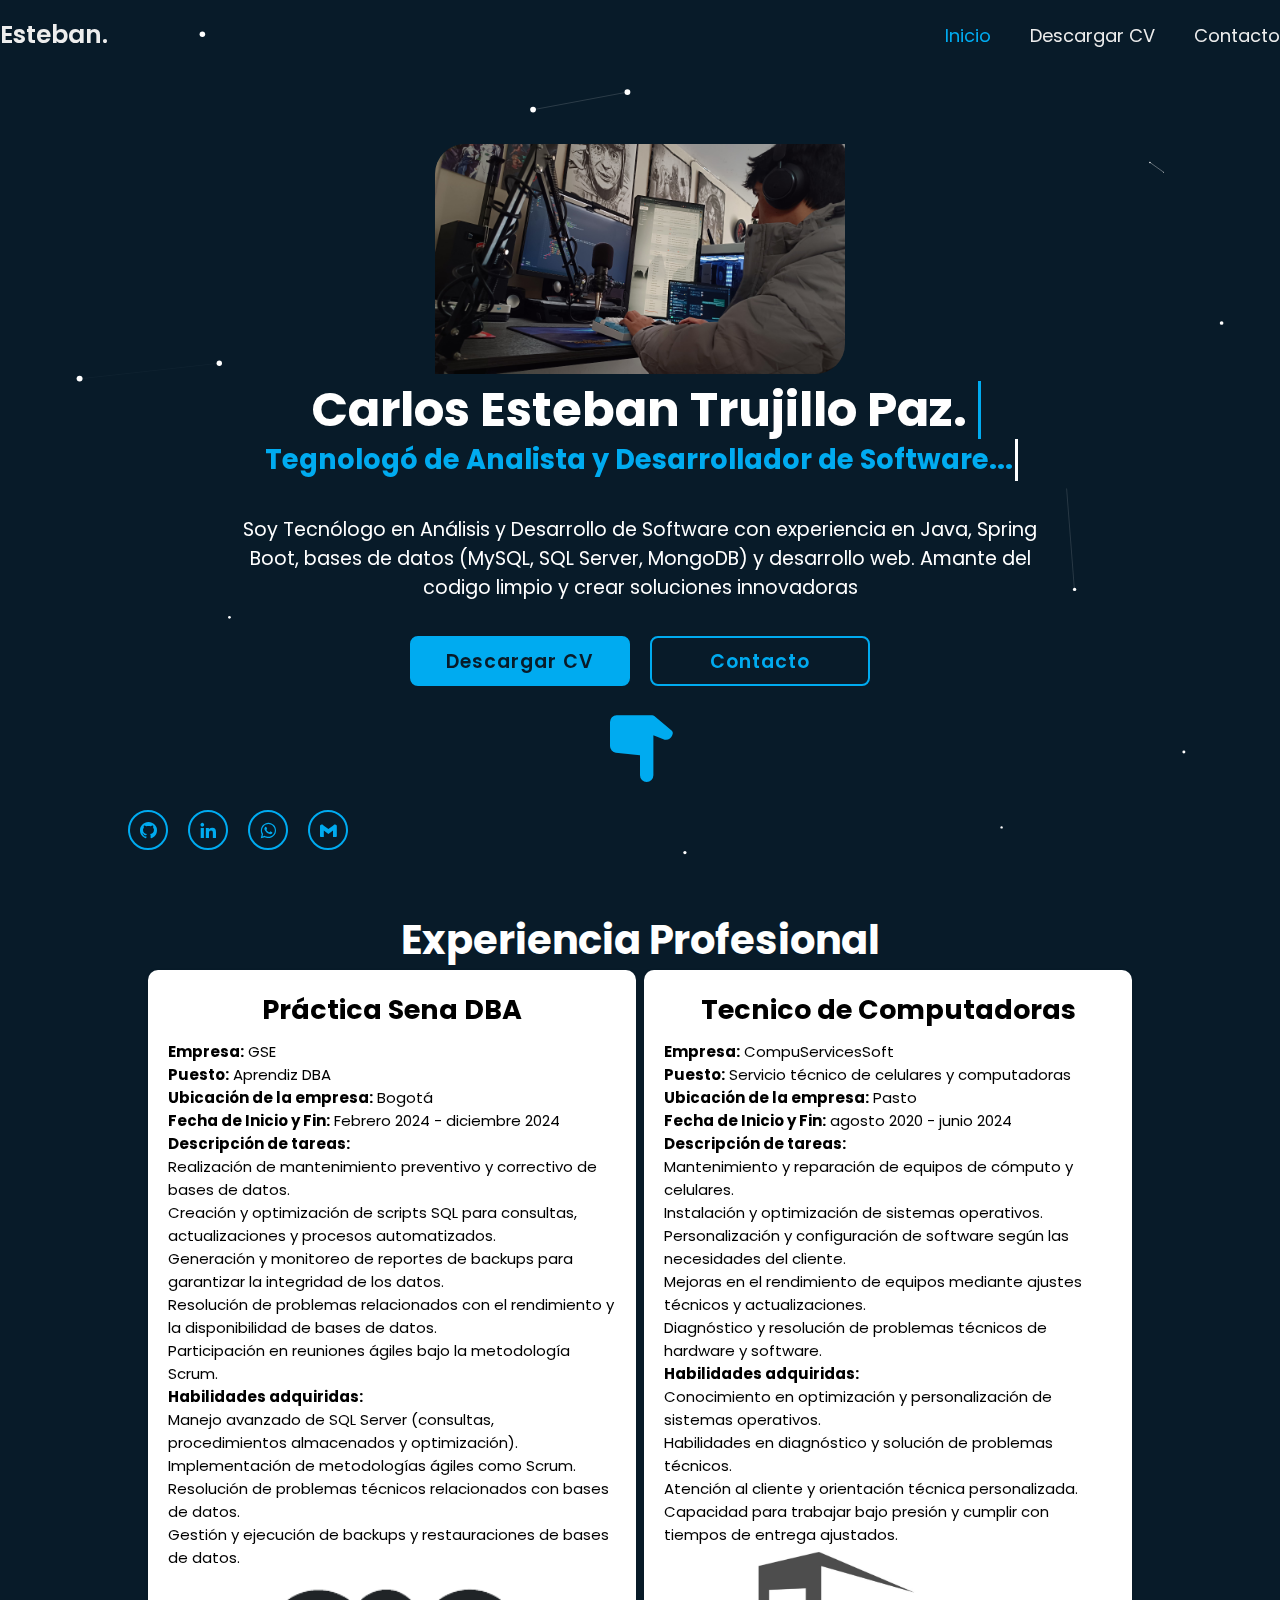
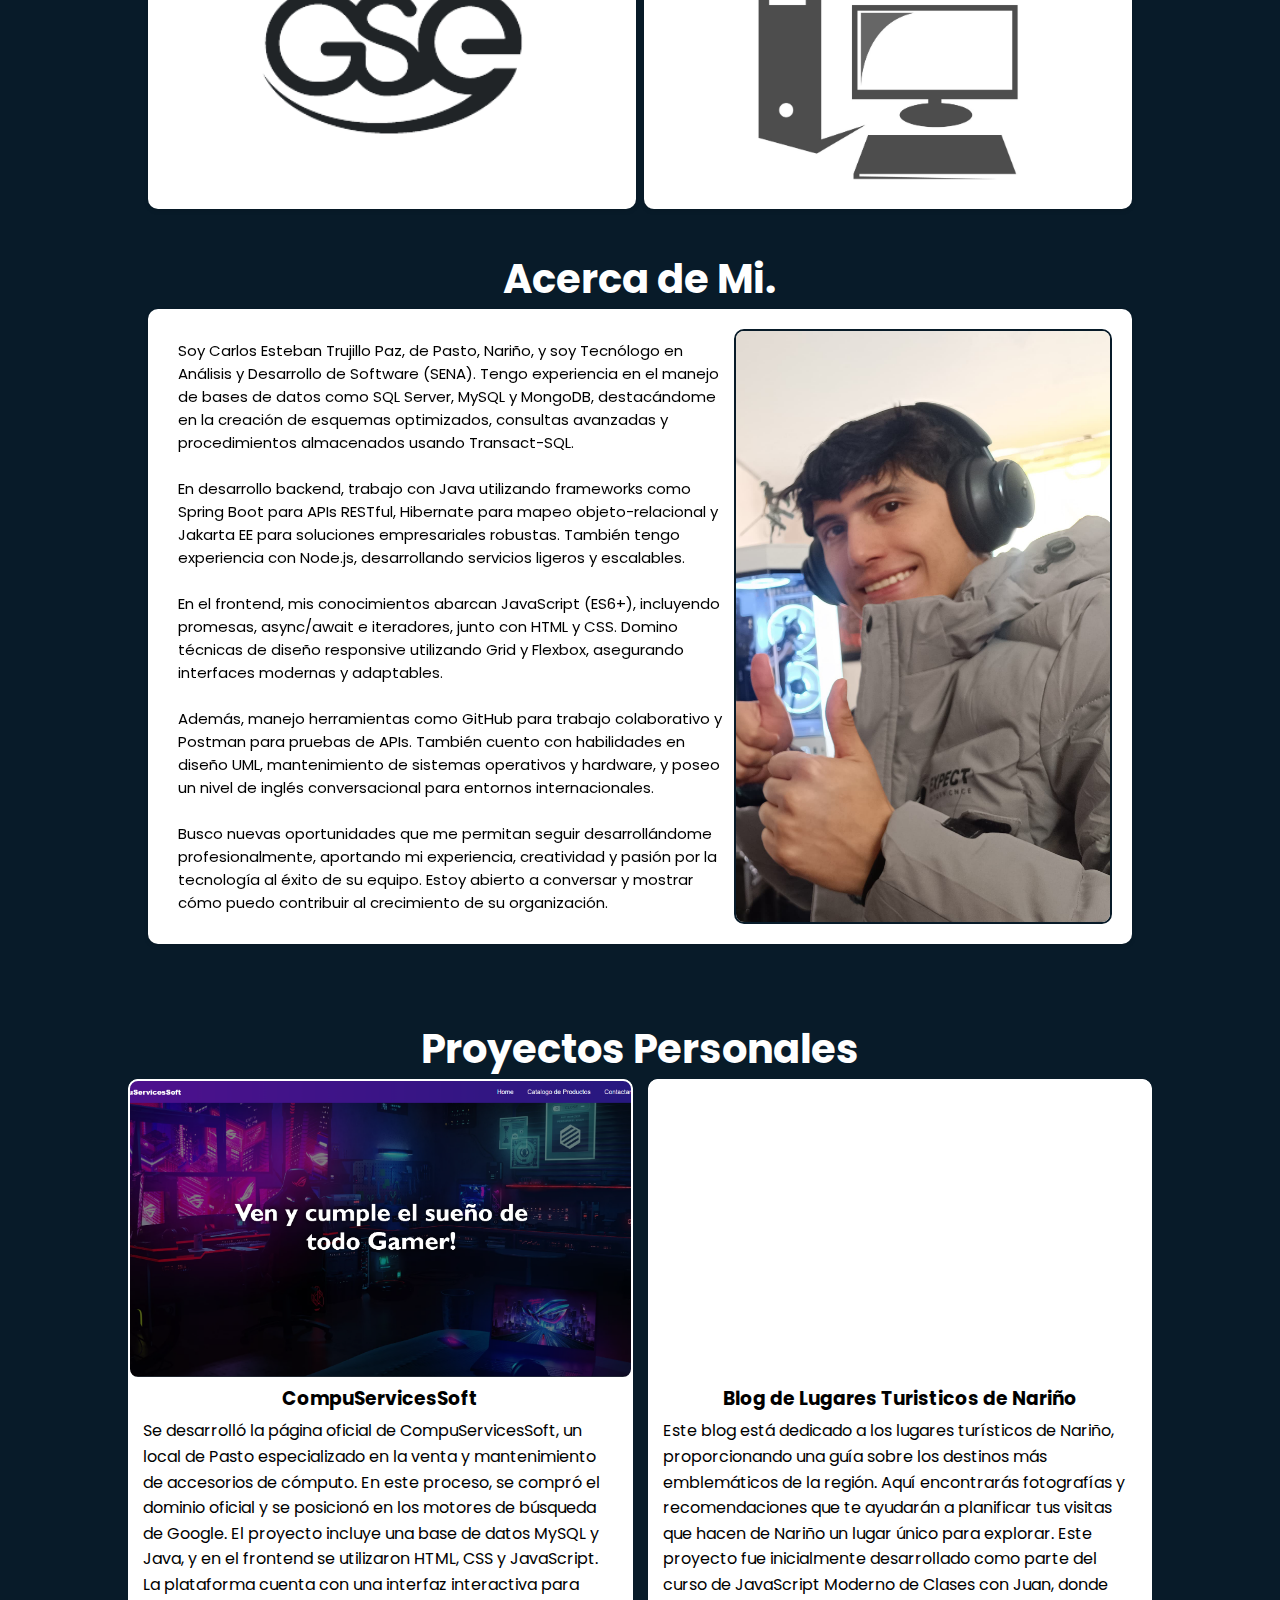
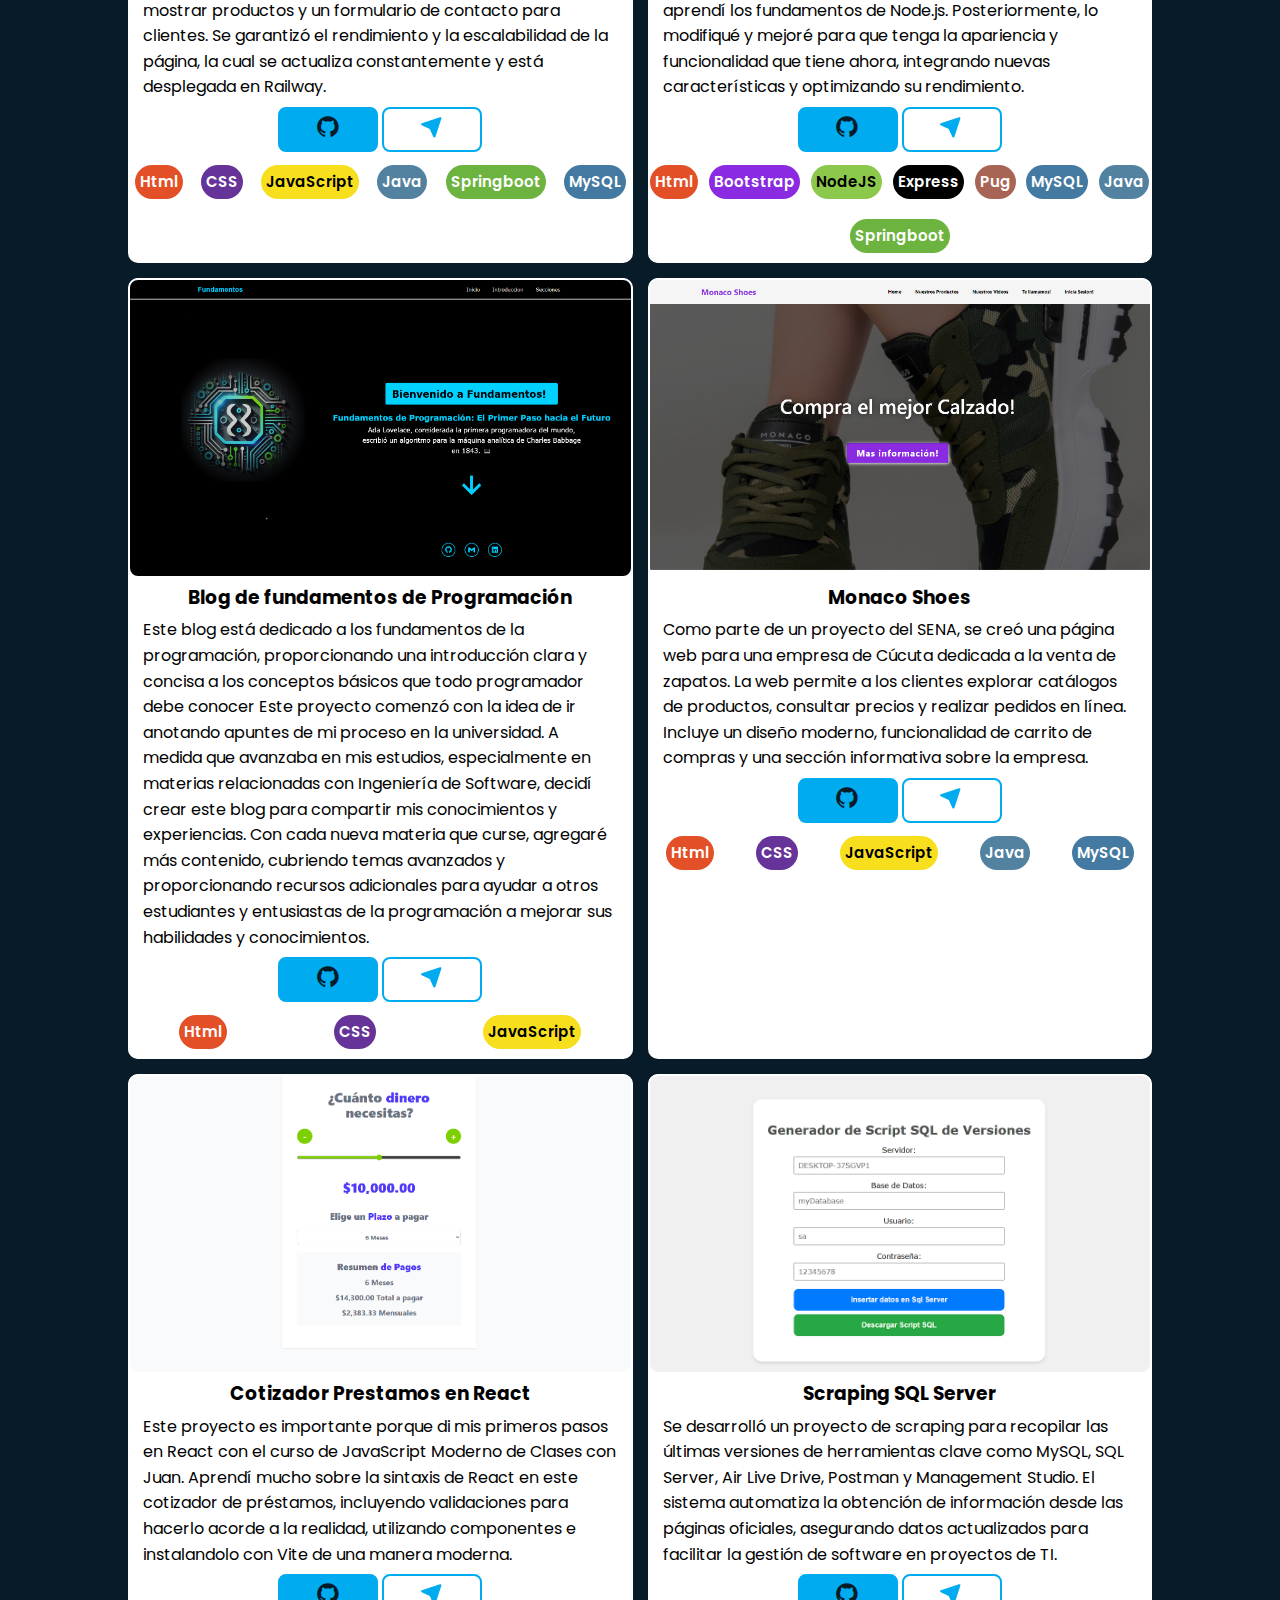
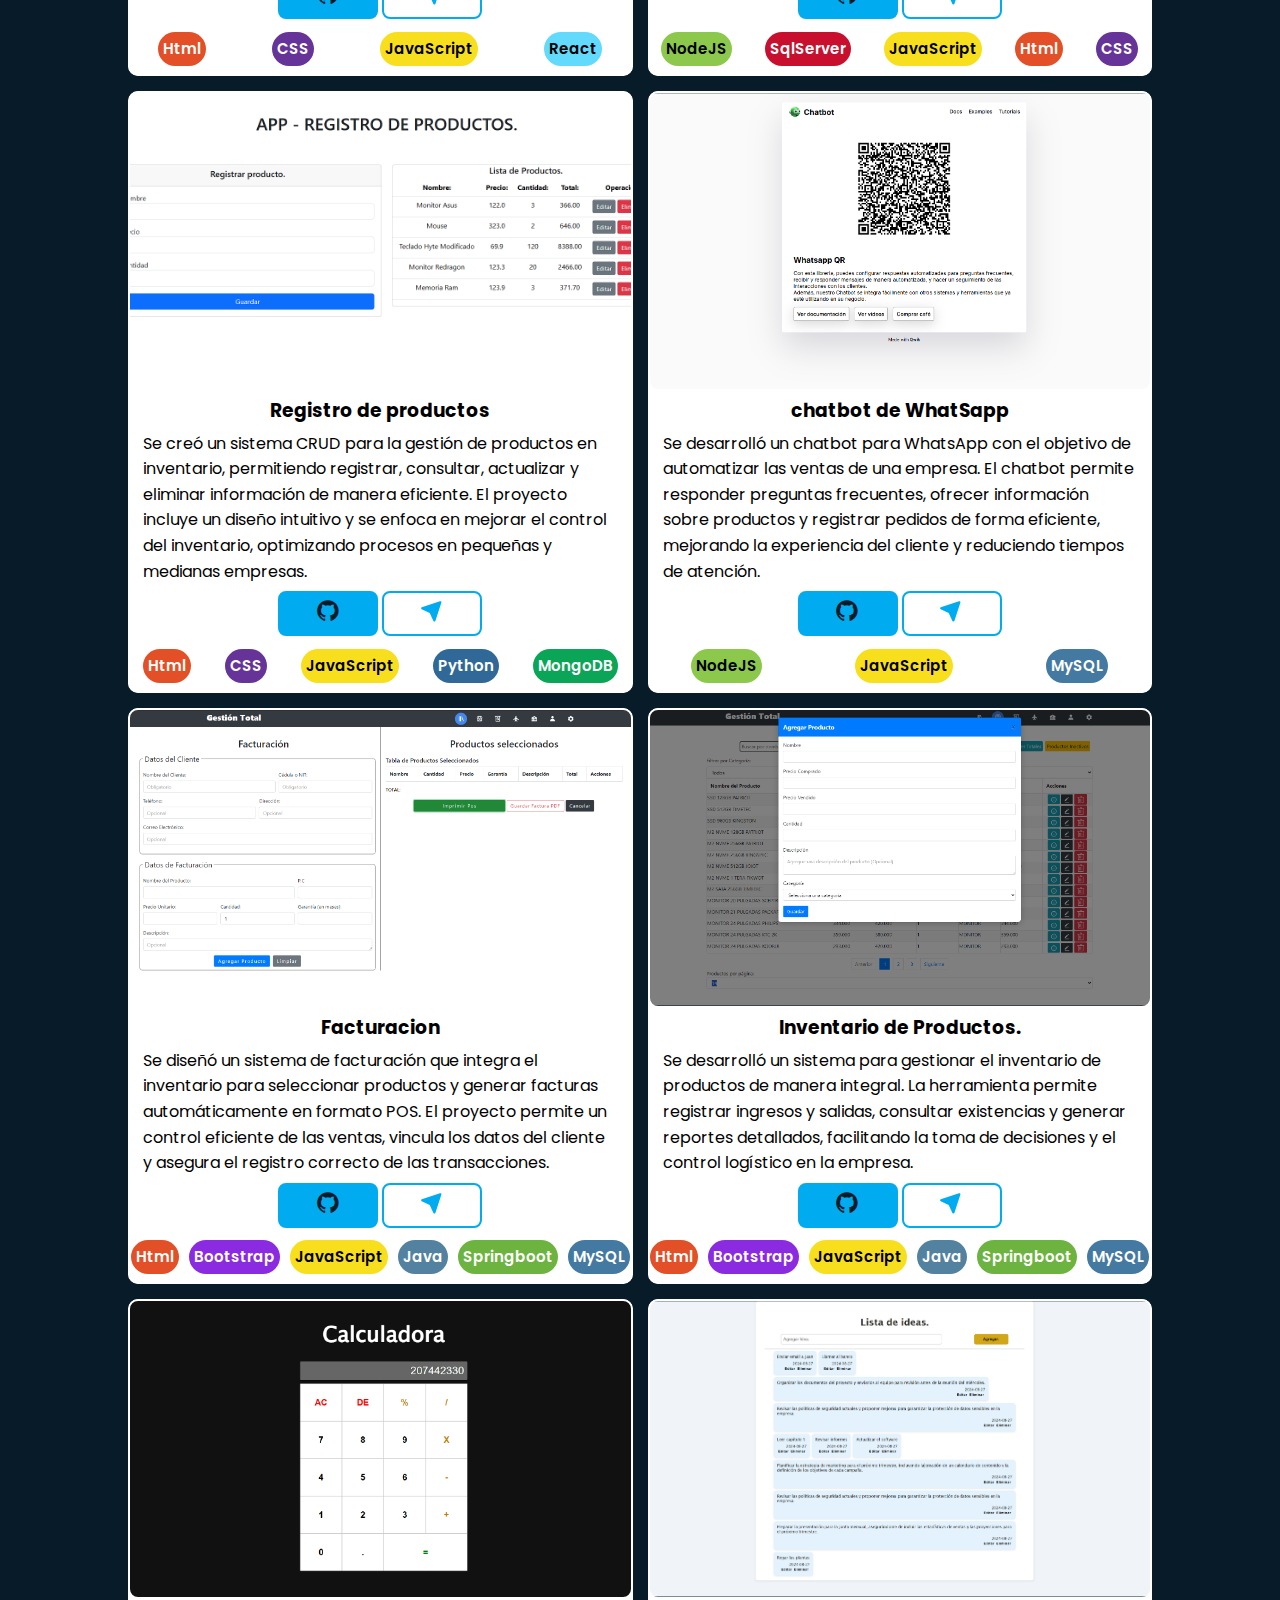
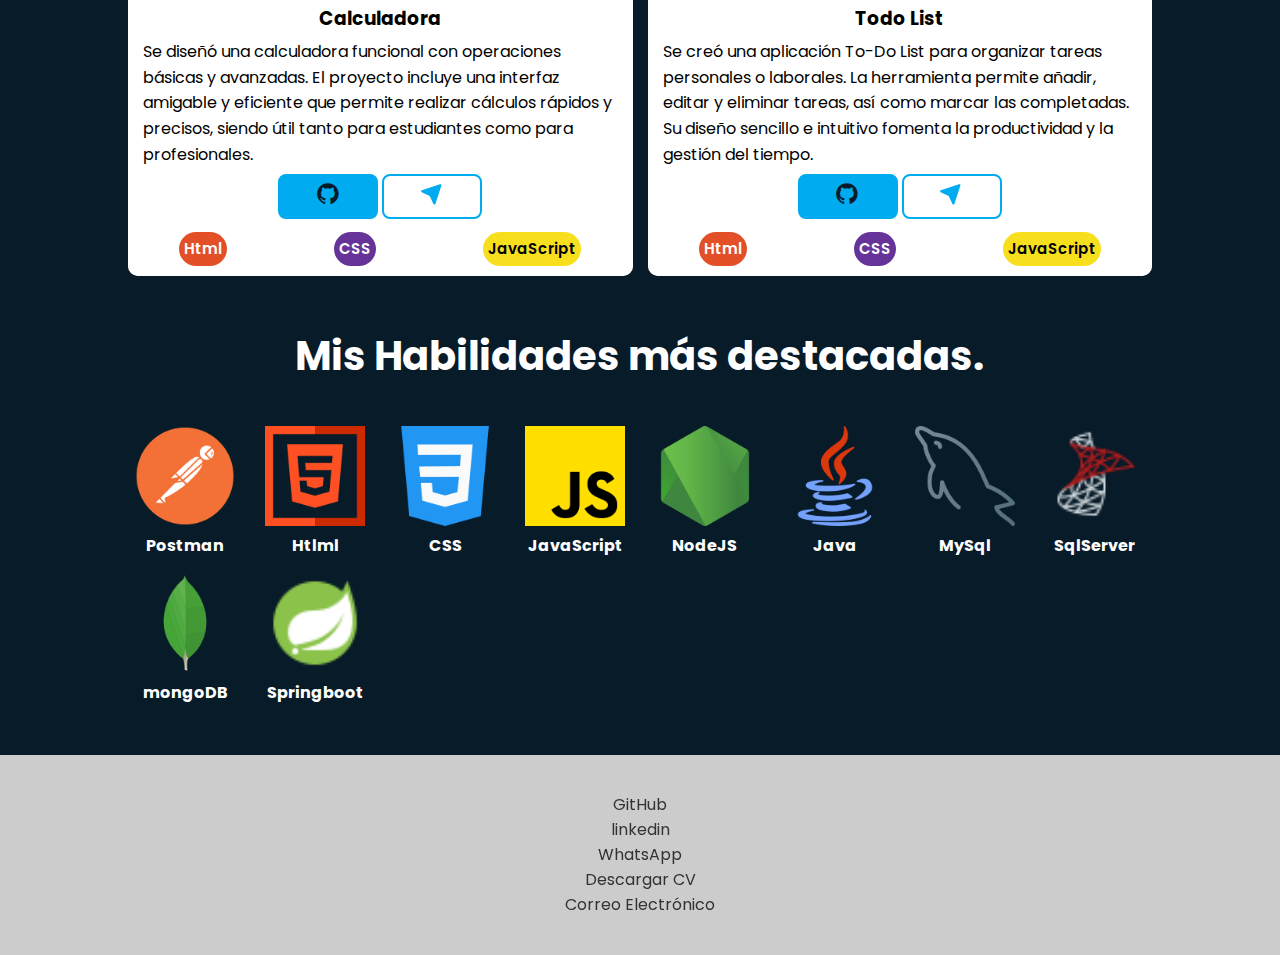
==== index.html @ 5458b1a7 "agregando nuevo proyecto react" ====
<!DOCTYPE html>
<html lang="en">

<head>
    <meta charset="UTF-8">
    <meta name="viewport" content="width=device-width, initial-scale=1.0">
    <title>Personal Portfolio Carlos Esteban Trujillo</title>
    <link rel="stylesheet" href="css/style.css">
    <link href='https://unpkg.com/boxicons@2.1.4/css/boxicons.min.css' rel='stylesheet'>
    <link rel="shortcut icon" href="img/iconCV.jpg" type="image/x-icon">

</head>

<body>
    <div id="particles-js"></div>
    <div class="modal-overlay" id="modalOverlay"></div>

    <div class="dialog">
        <div class="dialog-content">
            <div class="dialog-redes">
                <a href="https://www.linkedin.com/in/esteban-trujillo-6240172a1/" target="_blank"><i
                        class='bx bxl-linkedin'>
                        <h6>linkedin</h6>
                    </i></a>
                <hr>
                <a href="https://wa.me/573187967822" target="_blank"><i class='bx bxl-whatsapp'>
                        <h6>WhatSapp</h6>
                    </i></a>
                <hr>
                <a href="mailto:estebanadso@gmail.com" target="_blank"><i class='bx bxl-gmail'>
                        <h6>estebanadso@gmail.com</h6>
                    </i></a>
                <hr>
                <a href="#" id="copiarTelefono"><i class='bx bxs-phone-call'>
                        <h6>+(57) 3187967822</h6>
                    </i></a>
            </div>
            <button id="cerrar">X</button>
        </div>
    </div>

    <!--Vista numero 1-->
    <header class="header">
        <a href="#" class="logo">Esteban.</a>
        <nav class="navbar">
            <a href="#" class="active">Inicio</a>
            <a href="documents/Esteban Trujillo Hoja de Vida.pdf" download="CV_Esteban_Trujillo">Descargar CV</a>
            <a href="#" class="contacto-abrir-modal">Contacto</a>
        </nav>
    </header>



    <div class="home">
        <div class="home-content">
            <div class="img">
                <img src="img/perfil4.jpeg" alt="Foto Personal">
            </div>
            <h1>Carlos Esteban Trujillo Paz.</h1>
            <h3>Tegnologó de Analista y Desarrollador de Software...</h3>
            <p id="mensajesHome">
            </p>
            <div class="btn-box">
                <a href="documents/Esteban Trujillo Hoja de Vida.pdf" download="CV_Esteban_Trujillo">Descargar CV</a>
                <a href="#" id="abrirContacto">Contacto</a>
            </div>

            <div class="next-page">
                <a href="#home-sci-nav"><i class='bx bxs-hand-down' id="btn-down"></i></i></a>
            </div>
            <div class="home-sci" id="home-sci-nav">
                <a href="https://github.com/EstebanAdso" target="_blank"><i class='bx bxl-github'></i></a>
                <a href="https://www.linkedin.com/in/esteban-trujillo-6240172a1/" target="_blank"><i
                        class='bx bxl-linkedin'></i></a>
                <a href="https://wa.me/573187967822" target="_blank"><i class='bx bxl-whatsapp'></i></a>
                <a href="mailto:estebanadso@gmail.co" target="_blank"><i class='bx bxl-gmail'></i></a>
            </div>
        </div>

    </div>


    <div class="experiencia" id="experiencia">
        <h2>Experiencia Profesional</h2>
        <div class="experiencia-content">
            <div class="div1">
                <h2>Práctica Sena DBA</h2>
                <ul>
                    <li><strong>Empresa:</strong> GSE</li>
                    <li><strong>Puesto:</strong> Aprendiz DBA</li>
                    <li><strong>Ubicación de la empresa:</strong> Bogotá</li>
                    <li><strong>Fecha de Inicio y Fin:</strong> Febrero 2024 - diciembre 2024</li>
                    <li><strong>Descripción de tareas:</strong>
                        <ul>
                            <li>Realización de mantenimiento preventivo y correctivo de bases de datos.</li>
                            <li>Creación y optimización de scripts SQL para consultas, actualizaciones y procesos
                                automatizados.</li>
                            <li>Generación y monitoreo de reportes de backups para garantizar la integridad de los
                                datos.</li>
                            <li>Resolución de problemas relacionados con el rendimiento y la disponibilidad de bases de
                                datos.</li>
                            <li>Participación en reuniones ágiles bajo la metodología Scrum.</li>
                        </ul>
                    </li>
                    <li><strong>Habilidades adquiridas:</strong>
                        <ul>
                            <li>Manejo avanzado de SQL Server (consultas, procedimientos almacenados y optimización).
                            </li>
                            <li>Implementación de metodologías ágiles como Scrum.</li>
                            <li>Resolución de problemas técnicos relacionados con bases de datos.</li>
                            <li>Gestión y ejecución de backups y restauraciones de bases de datos.</li>
                        </ul>
                    </li>
                </ul>

                <img src="img/gse.png" alt="Logo de GSE">
            </div>

            <div class="div2">
                <h2>Tecnico de Computadoras</h2>
                <ul>
                    <li><strong>Empresa:</strong> CompuServicesSoft</li>
                    <li><strong>Puesto:</strong> Servicio técnico de celulares y computadoras</li>
                    <li><strong>Ubicación de la empresa:</strong> Pasto</li>
                    <li><strong>Fecha de Inicio y Fin:</strong> agosto 2020 - junio 2024</li>
                    <li><strong>Descripción de tareas:</strong>
                        <ul>
                            <li>Mantenimiento y reparación de equipos de cómputo y celulares.</li>
                            <li>Instalación y optimización de sistemas operativos.</li>
                            <li>Personalización y configuración de software según las necesidades del cliente.</li>
                            <li>Mejoras en el rendimiento de equipos mediante ajustes técnicos y actualizaciones.</li>
                            <li>Diagnóstico y resolución de problemas técnicos de hardware y software.</li>
                        </ul>
                    </li>
                    <li><strong>Habilidades adquiridas:</strong>
                        <ul>
                            <li>Conocimiento en optimización y personalización de sistemas operativos.</li>
                            <li>Habilidades en diagnóstico y solución de problemas técnicos.</li>
                            <li>Atención al cliente y orientación técnica personalizada.</li>
                            <li>Capacidad para trabajar bajo presión y cumplir con tiempos de entrega ajustados.</li>
                        </ul>
                    </li>
                </ul>

                <img src="img/proyectos/pc.jpg" alt="Logo de GSE">
            </div>

        </div>
    </div>

    <div class="about" id="about">
        <h2>Acerca de Mi.</h2>
        <div class="about-content">
            <div class="div1">
                <img src="img/perfil1.jpeg" alt="imagen de Esteban Trujillo">

                <p>
                    Soy Carlos Esteban Trujillo Paz, de Pasto, Nariño, y soy Tecnólogo en Análisis y Desarrollo de
                    Software (SENA). Tengo experiencia en el manejo de bases de datos como SQL Server, MySQL y MongoDB,
                    destacándome en la creación de esquemas optimizados, consultas avanzadas y procedimientos
                    almacenados usando Transact-SQL. <br> <br>

                    En desarrollo backend, trabajo con Java utilizando frameworks como Spring Boot para APIs RESTful,
                    Hibernate para mapeo objeto-relacional y Jakarta EE para soluciones empresariales robustas. También
                    tengo experiencia con Node.js, desarrollando servicios ligeros y escalables. <br> <br>

                    En el frontend, mis conocimientos abarcan JavaScript (ES6+), incluyendo promesas, async/await e
                    iteradores, junto con HTML y CSS. Domino técnicas de diseño responsive utilizando Grid y Flexbox,
                    asegurando interfaces modernas y adaptables. <br> <br>

                    Además, manejo herramientas como GitHub para trabajo colaborativo y Postman para pruebas de APIs.
                    También cuento con habilidades en diseño UML, mantenimiento de sistemas operativos y hardware, y
                    poseo un nivel de inglés conversacional para entornos internacionales. <br> <br>

                    Busco nuevas oportunidades que me permitan seguir desarrollándome profesionalmente, aportando mi
                    experiencia, creatividad y pasión por la tecnología al éxito de su equipo. Estoy abierto a conversar
                    y mostrar cómo puedo contribuir al crecimiento de su organización.
                </p>
            </div>
        </div>
    </div>






    <div class="proyectos">
        <h2 class="proyectos-personales-tittle">Proyectos Personales</h2>
        <div class="parent2">
            <div class="proyectos_parent">
                <div class="proyectos_img" style="background-image: url(img/proyectos/compuservices.png);">
                </div>
                <div class="proyectos_parent_content">
                    <h3>CompuServicesSoft</h3>
                    <p>Se desarrolló la página oficial de CompuServicesSoft, un local de Pasto especializado en la venta y mantenimiento de accesorios de cómputo. En este proceso, se compró el dominio oficial y se posicionó en los motores de búsqueda de Google. El proyecto incluye una base de datos MySQL y Java, y en el frontend se utilizaron HTML, CSS y JavaScript. La plataforma cuenta con una interfaz interactiva para mostrar productos y un formulario de contacto para clientes. Se garantizó el rendimiento y la escalabilidad de la página, la cual se actualiza constantemente y está desplegada en Railway.</p>
                </div>
                <div class="btn-box-proyectos">
                    <a href="https://github.com/EstebanAdso/CompuServicesSoft" target="_blank"><i
                            class='bx bxl-github'></i></a>
                    <a href="https://estebanadso.github.io/CompuServicesSoft/" target="_blank"><i
                            class='bx bxs-navigation'></i></a>
                </div>
                <div class="proyectos_parent_skills">
                    <ul>
                        <li class="html">Html</li>
                        <li class="css">CSS</li>
                        <li class="js">JavaScript</li>
                        <li class="java">Java</li>
                        <li class="springboot">Springboot</li>
                        <li class="ms">MySQL</li>
                    </ul>
                </div>
            </div>

            <div class="proyectos_parent">
                <div class="proyectos_img" style="background-image: url(img/proyectos/BlogNarinio.png);"></div>
                <div class="proyectos_parent_content">
                    <h3>Blog de Lugares Turisticos de Nariño</h3>
                    <p>
                        Este blog está dedicado a los lugares turísticos de Nariño, proporcionando una guía 
                        sobre los destinos más emblemáticos de la región. Aquí encontrarás  fotografías y
                        recomendaciones que te ayudarán a planificar tus visitas que hacen de Nariño un lugar único para
                        explorar. Este proyecto fue inicialmente desarrollado como parte del curso de JavaScript Moderno
                        de Clases con Juan, donde aprendí los fundamentos de Node.js. Posteriormente, lo modifiqué y
                        mejoré para que tenga la apariencia y funcionalidad que tiene ahora, integrando nuevas
                        características y optimizando su rendimiento.
                    </p>
                </div>
                <div class="btn-box-proyectos">
                    <a href="https://github.com/EstebanAdso/sitiosTuristicosNarino" target="_blank"><i
                            class='bx bxl-github'></i></a>
                    <a href="https://sitiosturisticosnarino-production.up.railway.app/" target="_blank"><i
                            class='bx bxs-navigation'></i></a>
                </div>
                <div class="proyectos_parent_skills">
                    <ul>
                        <li class="html">Html</li>
                        <li class="bootstrap">Bootstrap</li>
                        <li class="nj">NodeJS</li>
                        <li class="express">Express</li>
                        <li class="pug">Pug</li>
                        <li class="ms">MySQL</li>
                        <li class="java">Java</li>
                        <li class="springboot">Springboot</li>
                    </ul>
                </div>
            </div>

            <div class="proyectos_parent">
                <div class="proyectos_img" style="background-image: url(img/proyectos/fundamentosProgramacion.png);">
                </div>
                <div class="proyectos_parent_content">
                    <h3>Blog de fundamentos de Programación</h3>
                    <p>
                        Este blog está dedicado a los fundamentos de la programación, proporcionando una introducción
                        clara y concisa a los conceptos básicos que todo programador debe conocer
                        Este proyecto comenzó con la idea de ir anotando apuntes de mi proceso en la universidad. A medida
                        que avanzaba en mis estudios, especialmente en materias relacionadas con Ingeniería de Software,
                        decidí crear este blog para compartir mis conocimientos y experiencias. Con cada nueva materia que
                        curse, agregaré más contenido, cubriendo temas avanzados y proporcionando recursos adicionales
                        para ayudar a otros estudiantes y entusiastas de la programación a mejorar sus habilidades y
                        conocimientos.
                    </p>
                </div>
                <div class="btn-box-proyectos">
                    <a href="https://github.com/EstebanAdso/FundamentosDeProgramacion" target="_blank"><i
                            class='bx bxl-github'></i></a>
                    <a href="https://estebanadso.github.io/FundamentosDeProgramacion/" target="_blank"><i
                            class='bx bxs-navigation'></i></a>
                </div>
                <div class="proyectos_parent_skills">
                    <ul>
                        <li class="html">Html</li>
                        <li class="css">CSS</li>
                        <li class="js">JavaScript</li>
                    </ul>
                </div>
            </div>

            <div class="proyectos_parent">
                <div class="proyectos_img" style="background-image: url(img/proyectos/monachoshoes.png);"></div>
                <div class="proyectos_parent_content">
                    <h3>Monaco Shoes</h3>
                    <p>Como parte de un proyecto del SENA, se creó una página web para una empresa de Cúcuta dedicada a
                        la
                        venta de zapatos. La web permite a los clientes explorar catálogos de productos, consultar
                        precios y
                        realizar pedidos en línea. Incluye un diseño moderno, funcionalidad de carrito de compras y una
                        sección informativa sobre la empresa.</p>
                </div>
                <div class="btn-box-proyectos">
                    <a href="https://github.com/EstebanAdso/EstebanAdso.github.io" target="_blank"><i
                            class='bx bxl-github'></i></a>
                    <a href="https://estebanadso.github.io/Landing-Page-Catalogo-Zapatos/" target="_blank"><i
                            class='bx bxs-navigation'></i></a>
                </div>
                <div class="proyectos_parent_skills">
                    <ul>
                        <li class="html">Html</li>
                        <li class="css">CSS</li>
                        <li class="js">JavaScript</li>
                        <li class="java">Java</li>
                        <li class="ms">MySQL</li>
                    </ul>
                </div>
            </div>

            <div class="proyectos_parent">
                <div class="proyectos_img" style="background-image: url(img/proyectos/cotizador-presupuesto-react.png);"></div>
                <div class="proyectos_parent_content">
                    <h3>Cotizador Prestamos en React</h3>
                    <p>Este proyecto es importante porque di mis primeros pasos en React con el curso de JavaScript Moderno de Clases con Juan. Aprendí mucho sobre la sintaxis de React en este cotizador de préstamos, incluyendo validaciones para hacerlo acorde a la realidad, utilizando componentes e instalandolo con Vite de una manera moderna.</p>
                </div>
                <div class="btn-box-proyectos">
                    <a href="https://github.com/EstebanAdso/cotizador-prestamo-react" target="_blank"><i
                            class='bx bxl-github'></i></a>
                    <a href="https://estebanadso.github.io/cotizador-prestamo-react/" target="_blank"><i
                            class='bx bxs-navigation'></i></a>
                </div>
                <div class="proyectos_parent_skills">
                    <ul>
                        <li class="html">Html</li>
                        <li class="css">CSS</li>
                        <li class="js">JavaScript</li>
                        <li class="react">React</li>
                    </ul>
                </div>
            </div>

            <div class="proyectos_parent">
                <div class="proyectos_img" style="background-image: url(img/proyectos/sqlserver.png);"></div>
                <div class="proyectos_parent_content">
                    <h3>Scraping SQL Server</h3>
                    <p>Se desarrolló un proyecto de scraping para recopilar las últimas versiones de herramientas clave
                        como
                        MySQL, SQL Server, Air Live Drive, Postman y Management Studio. El sistema automatiza la
                        obtención
                        de información desde las páginas oficiales, asegurando datos actualizados para facilitar la
                        gestión
                        de software en proyectos de TI.</p>
                </div>
                <div class="btn-box-proyectos">
                    <a href="https://github.com/EstebanAdso/web_pup" target="_blank"><i class='bx bxl-github'></i></a>
                    <a href="https://scraping-sql-server.onrender.com/" target="_blank"><i
                            class='bx bxs-navigation'></i></a>
                </div>
                <div class="proyectos_parent_skills">
                    <ul>
                        <li class="nj">NodeJS</li>
                        <li class="ss">SqlServer</li>
                        <li class="js">JavaScript</li>
                        <li class="html">Html</li>
                        <li class="css">CSS</li>
                    </ul>
                </div>
            </div>
            <div class="proyectos_parent">
                <div class="proyectos_img" style="background-image: url(img/proyectos/appProductos.png);"></div>
                <div class="proyectos_parent_content">
                    <h3>Registro de productos</h3>
                    <p>Se creó un sistema CRUD para la gestión de productos en inventario, permitiendo registrar,
                        consultar,
                        actualizar y eliminar información de manera eficiente. El proyecto incluye un diseño intuitivo y
                        se
                        enfoca en mejorar el control del inventario, optimizando procesos en pequeñas y medianas
                        empresas.
                    </p>
                </div>
                <div class="btn-box-proyectos">
                    <a href="#" target="_blank"><i class='bx bxl-github'></i></a>
                    <a href="#" target="_blank"><i class='bx bxs-navigation'></i></a>
                </div>
                <div class="proyectos_parent_skills">
                    <ul>
                        <li class="html">Html</li>
                        <li class="css">CSS</li>
                        <li class="js">JavaScript</li>
                        <li class="py">Python</li>
                        <li class="mg">MongoDB</li>
                    </ul>
                </div>
            </div>
            <div class="proyectos_parent">
                <div class="proyectos_img" style="background-image: url(img/proyectos/chatbot.png);"></div>
                <div class="proyectos_parent_content">
                    <h3>chatbot de WhatSapp</h3>
                    <p>Se desarrolló un chatbot para WhatsApp con el objetivo de automatizar las ventas de una empresa.
                        El
                        chatbot permite responder preguntas frecuentes, ofrecer información sobre productos y registrar

                        pedidos de forma eficiente, mejorando la experiencia del cliente y reduciendo tiempos de
                        atención.
                    </p>
                </div>
                <div class="btn-box-proyectos">
                    <a href="https://github.com/EstebanAdso/ChatBot_CompuServicesSoft" target="_blank"><i
                            class='bx bxl-github'></i></a>
                    <a href="https://github.com/EstebanAdso/ChatBot_CompuServicesSoft" target="_blank"><i
                            class='bx bxs-navigation'></i></a>
                </div>
                <div class="proyectos_parent_skills">
                    <ul>
                        <li class="nj">NodeJS</li>
                        <li class="js">JavaScript</li>
                        <li class="ms">MySQL</li>
                    </ul>
                </div>
            </div>
            <div class="proyectos_parent">
                <div class="proyectos_img" style="background-image: url(img/proyectos/facturacion.png);"></div>
                <div class="proyectos_parent_content">
                    <h3>Facturacion</h3>
                    <p>Se diseñó un sistema de facturación que integra el inventario para seleccionar productos y
                        generar
                        facturas automáticamente en formato POS. El proyecto permite un control eficiente de las ventas,
                        vincula los datos del cliente y asegura el registro correcto de las transacciones.</p>
                </div>
                <div class="btn-box-proyectos">
                    <a href="https://github.com/EstebanAdso/InventarioYFacturacion" target="_blank"><i
                            class='bx bxl-github'></i></a>
                    <a href="https://github.com/EstebanAdso/InventarioYFacturacion" target="_blank"><i
                            class='bx bxs-navigation'></i></a>
                </div>
                <div class="proyectos_parent_skills">
                    <ul>
                        <li class="html">Html</li>
                        <li class="bootstrap">Bootstrap</li>
                        <li class="js">JavaScript</li>
                        <li class="java">Java</li>
                        <li class="springboot">Springboot</li>
                        <li class="ms">MySQL</li>
                    </ul>
                </div>
            </div>
            <div class="proyectos_parent">
                <div class="proyectos_img" style="background-image: url(img/proyectos/inventario.png);"></div>
                <div class="proyectos_parent_content">
                    <h3>Inventario de Productos.</h3>
                    <p>Se desarrolló un sistema para gestionar el inventario de productos de manera integral. La
                        herramienta
                        permite registrar ingresos y salidas, consultar existencias y generar reportes detallados,
                        facilitando la toma de decisiones y el control logístico en la empresa.
                    </p>
                </div>
                <div class="btn-box-proyectos">
                    <a href="https://github.com/EstebanAdso/InventarioYFacturacion" target="_blank"><i
                            class='bx bxl-github'></i></a>
                    <a href="https://github.com/EstebanAdso/InventarioYFacturacion" target="_blank"><i
                            class='bx bxs-navigation'></i></a>
                </div>
                <div class="proyectos_parent_skills">
                    <ul>
                        <li class="html">Html</li>
                        <li class="bootstrap">Bootstrap</li>
                        <li class="js">JavaScript</li>
                        <li class="java">Java</li>
                        <li class="springboot">Springboot</li>
                        <li class="ms">MySQL</li>
                    </ul>
                </div>
            </div>
            <div class="proyectos_parent">
                <div class="proyectos_img" style="background-image: url(img/proyectos/Calculadora.png);"></div>
                <div class="proyectos_parent_content">
                    <h3>Calculadora</h3>
                    <p>Se diseñó una calculadora funcional con operaciones básicas y avanzadas. El proyecto incluye una
                        interfaz amigable y eficiente que permite realizar cálculos rápidos y precisos, siendo útil
                        tanto
                        para estudiantes como para profesionales.</p>
                </div>
                <div class="btn-box-proyectos">
                    <a href="https://github.com/EstebanAdso/Calculadora" target="_blank"><i
                            class='bx bxl-github'></i></a>
                    <a href="https://estebanadso.github.io/Calculadora/" target="_blank"><i
                            class='bx bxs-navigation'></i></a>
                </div>
                <div class="proyectos_parent_skills">
                    <ul>
                        <li class="html">Html</li>
                        <li class="css">CSS</li>
                        <li class="js">JavaScript</li>
                    </ul>
                </div>
            </div>
            <div class="proyectos_parent">
                <div class="proyectos_img" style="background-image: url(img/proyectos/todoList.png);"></div>
                <div class="proyectos_parent_content">
                    <h3>Todo List</h3>
                    <p>Se creó una aplicación To-Do List para organizar tareas personales o laborales. La herramienta
                        permite añadir, editar y eliminar tareas, así como marcar las completadas. Su diseño sencillo e
                        intuitivo fomenta la productividad y la gestión del tiempo.</p>
                </div>
                <div class="btn-box-proyectos">
                    <a href="https://github.com/EstebanAdso/TodoList" target="_blank"><i class='bx bxl-github'></i></a>
                    <a href="https://estebanadso.github.io/TodoList/" target="_blank"><i
                            class='bx bxs-navigation'></i></a>
                </div>
                <div class="proyectos_parent_skills">
                    <ul>
                        <li class="html">Html</li>
                        <li class="css">CSS</li>
                        <li class="js">JavaScript</li>
                    </ul>
                </div>
            </div>
        </div>
    </div>

    <div class="skills">
        <h2>Mis Habilidades más destacadas.</h2>
        <div class="parent">
            <div class="div1">
                <img src="img/lenguajes/postman.png" alt="imagen de postman">
                <h4>Postman</h4>
            </div>
            <div class="div2">
                <img src="img/lenguajes/html.png" alt="imagen de html">
                <h4>Htlml</h4>
            </div>
            <div class="div3">
                <img src="img/lenguajes/css-3.png" alt="imagen de css">
                <h4>CSS</h4>
            </div>
            <div class="div4">
                <img src="img/lenguajes/js.png" alt="imagen de javascript">
                <h4>JavaScript</h4>
            </div>
            <div class="div5">
                <img src="img/lenguajes/nodo-js.png" alt="imagen de nodeJs">
                <h4>NodeJS</h4>
            </div>
            <div class="div6">
                <img src="img/lenguajes/java.png" alt="imagen de Java">
                <h4>Java</h4>
            </div>
            <div class="div7">
                <img src="img/lenguajes/mysql.png" alt="imagen de mysql">
                <h4>MySql</h4>
            </div>
            <div class="div8">
                <img src="img/lenguajes/sqlserver.png" alt="imagen de sqlserver">
                <h4>SqlServer</h4>
            </div>
            <div class="div9">
                <img src="img/lenguajes/mongodbpng.png" alt="imagen de mongoDB">
                <h4>mongoDB</h4>
            </div>
            <div class="div10">
                <img src="img/lenguajes/springboot.png" alt="imagen de Springboot">
                <h4>Springboot</h4>
            </div>
        </div>
    </div>

    <footer>
        <a href="https://github.com/EstebanAdso" target="_blank" rel="noopener noreferrer">GitHub</a>
        <a href="https://www.linkedin.com/in/esteban-trujillo-6240172a1/" target="_blank">linkedin</a>
        <a href="https://wa.me/573187967822" target="_blank" rel="noopener noreferrer">WhatsApp</a>
        <a href="documents/Esteban Trujillo Hoja de Vida.pdf" download="CV_Esteban_Trujillo">Descargar CV</a>
        <a href="mailto:estebanadso@gmail.com" target="_blank" rel="noopener noreferrer">Correo Electrónico</a>
    </footer>


    <script src="js/particles.min.js"></script>
    <script src="js/particle.js"></script>
    <script src="js/main.js"></script>
</body>

</html>
---- css/style.css ----
@import url('https://fonts.googleapis.com/css2?family=Poppins:wght@300;400;500;600;700;800;900&display=swap');
html {
    scroll-behavior: smooth;
}
*{
    margin: 0;
    padding: 0;
    box-sizing: border-box;
    font-family: 'Poppins',sans-serif ;
}

body{
    background: #081b29;
    color: white;
    user-select: none; /*No podran seleccionar el texto.*/
    z-index: 20;
}

.modal-overlay {
    display: none;
    position: fixed;
    top: 0;
    left: 0;
    width: 100%;
    height: 100dvh;
    background-color: rgba(0, 0, 0, 0.5);
    z-index: 900;
}

/* Estilo general del modal */
.dialog {
    position: fixed;
    top: 0;
    left: 0;
    width: 100%;
    height: 100%;
    background-color: rgba(0, 0, 0, 0.8); /* Fondo semitransparente */
    display: none;
    justify-content: center;
    align-items: center;
    z-index: 1000;
    transition: opacity 0.3s ease-in-out;
    padding: 20px;
    justify-content: center;
    align-items: center;
}

/* Contenido del modal */
.dialog-content {
    background-color: #ddd;
    border-radius: 10px;
    padding: 20px;
    width: 90%;
    max-width: 400px;
    box-shadow: 0px 4px 10px rgba(0, 0, 0, 0.2);
    text-align: center;
    position: relative;
    animation: fadeIn 0.4s ease;
}

/* Animación para el modal */
@keyframes fadeIn {
    from {
        opacity: 0;
        transform: scale(0.9);
    }
    to {
        opacity: 1;
        transform: scale(1);
    }
}

/* Botón de cierre */
#cerrar {
    position: absolute;
    top: 0px;
    right: 0px;
    background-color: #ff4d4d;
    color: #fff;
    border: none;
    border-top-right-radius: 9px;
    width: 40px;
    height: 30px;
    cursor: pointer;
    font-size: 16px;
    font-weight: bold;
    display: flex;
    justify-content: center;
    align-items: center;
}

#cerrar:hover {
    background-color: #e60000;
}

/* Redes sociales */
.dialog-redes a {
    display: flex;
    align-items: center;
    justify-content: center;
    width: 100%;
    gap: 10px;
    text-decoration: none;
    color: #333;
    margin: 10px 0;
    font-size: 16px;
    font-weight: 500;
    transition: color 0.3s ease, transform 0.3s ease;
}

.dialog-redes a:hover {
    color: #0073e6;
    transform: scale(1.1);
}

.dialog-redes i {
    font-size: 24px;
}

.dialog-redes h6 {
    margin: 0;
    font-size: 14px;
    font-weight: 400;
}


/* Ajuste para dispositivos pequeños */
@media (max-width: 480px) {
    .dialog-content {
        width: 95%;
        padding: 15px;
    }

    .dialog-redes a {
        font-size: 14px;
    }

    .dialog-redes i {
        font-size: 20px;
    }
}



.header{
    left: 0;
    width: 100%;
    height: 70px;
    display: flex;
    justify-content: space-between;
    align-items: center;
    z-index: 1100;
    animation: header-movement both;
    animation-timeline: scroll();
    position: sticky;
    top: 0px;
    /*cuando arranca la animacion y cuando termina*/
    animation-range: 10px 100px;
}

.logo{
    font-size: 25px;
    color: #ededed;
    text-decoration: none;
    font-weight: 600;
    animation: cambiarColor both;
    animation-timeline: scroll();
    position: sticky;
    top: -7px;
    animation-range: 10px 100px;
}

.navbar a{
    font-size: 18px;
    color: #ededed;
    text-decoration: none;
    font-weight: 500px;
    margin-left: 35px;
    transition: .3s;
}

.navbar a:hover,
.navbar a.active{
    color: #00abf0
}


.home {
    position: relative;
    height: calc(100dvh - 80px);
    display: flex;
    align-items: center;
    text-align: center;
    width: 100%;
    padding: 0 10%;
    overflow: hidden;
    animation: aparecer 2s -0.3s both;
    margin: auto;
    max-width: 2670px;
  }

.home-content{
    margin: auto;
    width: 100%
}

.home-content .img{
   height: auto;
   overflow: hidden;
   z-index: 20;
}

.home-content img{
    max-width: 60%;
    min-width: 500px;
    max-height: 500px;
    border-top-left-radius: 30px;
    border-bottom-right-radius: 30px;
    background-position: left;
}

.home-content h1 {
    font-size: 3em;
    font-weight: 700;
    line-height: 1.2;
    width: 22ch;
    overflow: hidden;
    white-space: nowrap;
    border-right: 3px solid #00abf0;
    animation: typing 4s steps(30), blink .5s step-end infinite alternate;
    margin: auto;
}


.home-content h3{
    font-size: 1.9em;
    font-weight: 700;
    color: #00abf0;
    width: 42ch;
    overflow: hidden;
    white-space: nowrap;
    animation: typing 4s steps(48), blink .5s step-end infinite alternate;
    margin: auto;
    border-right: 3px solid #ffffff;
}

#mensajesHome{
    font-size: 1.2em;
    width: 80%;
    margin: auto;
    margin-top: 20px;
    margin-bottom: 20px;
    max-width: 1000px;
    height: 6em;
    overflow: hidden;
    display: flex;
    justify-content: center;
    align-items: center;
}


.home-content .btn-box{
    display: flex;
    justify-content: center;
    gap: 40px;
    width: 100%;
    height: 50px;

}

#particles-js {
    
    position: fixed;
    width: 100%;
    height: 100dvh;
    top: 0;
    left: 0;
    pointer-events: auto;

  }
  
  

  .next-page{
    font-size: 7em;
    margin-top: 50px;
  }

  .next-page a{
    color: #00abf0;
  }
  .next-page a:hover{
    color: #c0e8f5;
  }

  /*Estilo para boton */
@keyframes grow-twice {
    0%, 100% {
        transform: scale(1);
        color: #00abf0;
    }
    20%, 60% {
        transform: scale(1.2);
        color: #c0e8f5;
    }
    40%, 80% {
        transform: scale(1);
        color: #00abf0;
    }
}

.link-grow-twice {
    display: inline-block;
    animation: grow-twice 0.8s ease-in-out;
}



.btn-box a{
    position: relative;
    display: inline-flex;
    justify-content: center;
    align-items: center;
    width: 220px;
    height: 100%;
    background: #00abf0;
    border: 2px solid #00abf0;
    border-radius: 8px;
    font-size: 19px;
    color: #081b29;
    text-decoration: none;
    font-weight: 600;
    letter-spacing: 1px;
    z-index: 1;
    overflow: hidden;
    transition: .5s;
}

.btn-box a:hover{
    color: #00abf0;
}


.btn-box a:nth-child(2){
    background: transparent;
    color: #00abf0;
}

.btn-box a:nth-child(2):hover{
    color: #081b29;
}

.btn-box a:nth-child(2)::before{
    background: #00abf0;
}
.btn-box a::before{
    content: '';
    position: absolute;
    top: 0;
    left: 0;
    width: 0;
    height: 100%;
    background:#081b29;
    z-index: -1;
    transition: 0.5s;

}

.btn-box a:hover::before{
    width: 100%;
}

.home-sci{
    position: absolute;
    bottom: 40px;
    width: 220px;

    display: flex; 
    justify-content: space-between;   
}




.home-sci a{
    position: relative;
    display: inline-flex;
    justify-content: center;
    align-items: center;
    width: 40px;
    height: 40px;
    background-color: transparent;
    border: 2px solid #00abf0;
    border-radius: 50%;
    font-size: 20px;
    color: #00abf0;
    text-decoration: none;
    z-index: 1;
    overflow: hidden;
}

.home-sci a:hover{
    color: #081b29;
}

.home-sci a::before{
    content: '';
    position: absolute;
    top: 0;
    left: 0;
    width:  0;
    height: 100%;
    background: #00abf0;
    z-index: -1;
    transition: .5s;
}

.home-sci a:hover::before{
    width: 100%;
}
h2{
    font-size: 2.5em;
    text-align: center;
}


/*EXPERIENCIA*/

.experiencia {
    width: 80%;
    padding: 20px;
    margin: auto;
    max-width: 2100px;
    z-index: 200;
}

.experiencia h2{
    animation: aparecer both;
    animation-timeline: view(); 
    animation-range: cover 10% cover 80%; 
}


.experiencia-content {
    display: flex;
    flex-wrap: wrap;
    justify-content: center;
    align-content: center;
    gap: 8px;
    z-index: 200;
}

.experiencia-content h2 {
    color: black;
    margin-bottom: 10px;
    font-size: 1.8em;
}

.experiencia-content > div {
    background-color: white;
    padding: 20px;
    box-shadow: 0 2px 5px rgba(0, 0, 0, 0.1);
    text-align: center;
    color: black;
    overflow: hidden;
    border-radius: 10px;
    z-index: 200;
}

.experiencia-content .div1,
.experiencia-content .div2,
.experiencia-content .div3 {
    flex: 1;
    flex-grow: 4;
    min-width: 350px; 
    flex-wrap: wrap;
    animation: aparecer both;
    animation-timeline: view(); 
    animation-range: cover 10% cover 60%;
    font-size: 15px;
}


.experiencia-content ul li{
    list-style: none;
    text-align: left;
}

.experiencia-content img{
    width: 60%;
    max-width: 300px;
    min-width: 200px;
}

.experiencia-content:last-child img{
    width: 60%;
    max-width: 300px;
    min-width: 200px;
}


.experiencia-content pre{
    text-align: left;
}
@media (max-width: 768px) {
    .experiencia-content {
        flex-direction: column;
        align-items: center;
    }
    .experiencia-content > div {
        width: 100%;
    }
}

/* ABOUT */
.about {
    width: 80%;
    padding: 20px;
    margin: auto;
    max-width: 2100px;
    z-index: 200;
}

.about h2{
    animation: aparecer both;
    animation-timeline: view(); 
    animation-range: cover 10% cover 80%; 
}


.about-content {
    display: flex;
    flex-wrap: wrap;
    justify-content: center;
    align-content: center;
    gap: 8px;
    z-index: 200;
}

.about-content h2 {
    color: black;
    margin-bottom: 10px;
    font-size: 1.8em;
}

.about-content > div {
    background-color: white;
    padding: 20px;
    box-shadow: 0 2px 5px rgba(0, 0, 0, 0.1);
    text-align: center;
    color: black;
    overflow: hidden;
    border-radius: 10px;
    z-index: 200;
}

.about-content .div1{
    flex: 1;
    flex-grow: 4;
    min-width: 350px; 
    flex-wrap: wrap;
    animation: aparecer both;
    animation-timeline: view(); 
    animation-range: cover 10% cover 60%;
    font-size: 15px;
}


.about-content ul li{
    list-style: none;
    text-align: left;
}

.about-content img{
    width: 40%;
    max-width: 900px;
    float: right;
    border-radius: 10px;
    height: 100%;
    object-fit: cover;
    background-position: left;
    border: 2px solid #081b29;
    object-position: right;
}

.about-content p{
    display: flex;
    width: 60%;
    height: 100%;
    text-align: left;
    padding: 10px;
    justify-content: center;
    align-items: center;
}


@media (max-width: 1024px) {
    .about-content {
        flex-direction: column;
        align-items: center;
    }
    .about-content > div {
        width: 100%;
    }
    .about-content img{
        padding: 5px;
        margin: 0;
        width: 100%;
        float: none;
        border: none;
    }

    .about-content p{
        width: 100%;
        text-align: left;
        text-wrap: balance;
        padding: 0px;
        justify-content: center;
        align-items: center;
    }
}

/*SKILLS*/

.skills {
    width: 80%;
    max-width: 2100px;
    margin: auto;
    text-align: center;
    align-items: center;
    margin-top: 50px;
}

.parent {
    display: grid;
    grid-template-columns: repeat(auto-fit, minmax(110px, 1fr)); 
    gap: 15px;
    height: auto;
    margin-top: 40px;
    justify-content: center; 
}

.skills h2{
    animation: aparecer both;
    animation-timeline: view(); 
    animation-range: cover 20% cover 40%; 
}
.parent div{
    animation: aparecer both;
    animation-timeline: view(); 
    animation-range: cover 20% cover 40%; 
}

.parent div img{
    width: 100px;
    z-index: 30; 
    transition: 0.3s;
    z-index: 2000;
    transition: 0.6s ease;
}
.parent div:hover{
    transform: scale(1.1);
}

/*Proyectos Personales*/
.proyectos{
    width: 80%;
    margin: auto;
    text-align: center;
    align-items: center;
    margin-top: 50px;
    max-width: 2100px;
    z-index: 20;
}

.proyectos_parent h3{
    padding: 5px 20px;
}

.parent2 {
    display: grid;
    grid-template-columns: repeat(3, 1fr);
    gap: 15px; 
    color: black;
    line-height: 1.6;
}

.proyectos-personales-tittle{
    position: sticky;
    top: 0;
    background-color: #081b29;
    padding-top: 5px;
    overflow: hidden;
    z-index: 50;
    animation: aparecer both;
    animation-timeline: view(); 
    animation-range: cover 10% cover 60%; 
}


.parent2 div{
    background-color: white;
    border-radius: 10px;
    overflow: hidden;
}

.proyectos_parent{
    animation: aparecer both;
    animation-timeline: view(); 
    animation-range: cover 20% cover 60%; 
}

.parent2 .proyectos_img{
    width: 100%;
    height: 300px;
    background-repeat: no-repeat;
    background-position: center;
    background-size: cover;
    border:2px solid white
 }

.proyectos_parent_content p{
    text-align: left;
    padding: 0px 15px;
}


.parent2 div ul{
    display: flex;
    justify-content: space-around;
    flex-wrap: wrap;
    gap: 5px;
}
.parent2 div ul li{
    margin-top: 5px;
    list-style: none;  
    border-radius: 40px;
    padding: 5px;
    font-size: 15px;
    margin-bottom: 10px;
    font-weight: 600;
}
.parent2 .html{
    background-color: #E34F26;
    color: white;
}

.parent2 .css{
    background-color: rebeccapurple;
    color: white;
}
.parent2 .springboot {
    background-color: #6DB33F;
    color: white;
}

.parent2 .react {
    background-color: #61dafb;
    color: black;
}
.parent2 .bootstrap{
    background-color: blueviolet;
    color: white;
}

.parent2 .express {
    background-color: #000000;
    color: white;
}

.parent2 .pug {
    background-color: #a86454;
    color: white;
}

.parent2 .js{
    background-color: #F7DF1E;
}

.parent2 .java{
    background-color: #5382A1;
    color: white;
}

.parent2 .springboot {
    background-color: #6DB33F;
    color: white;
}

.parent2 .ms{
    background-color: #4479A1;
    color: white;
}

.parent2 .nj{
    background-color: #8CC84B;
}

.parent2 .ss{
    background-color: #C8102E;
    color: white;
}
.parent2 .py{
    background-color: #306998;
    color: white;
}
.parent2 .mg{
    background-color: #0ba558;
    color: white;
}


.btn-box-proyectos a{
    position: relative;
    display: inline-block;
    justify-content: center;
    align-items: center;
    width: 100px;
    height: 100%;
    background: #00abf0;
    border: 2px solid #00abf0;
    border-radius: 8px;
    font-size: 1.6em;
    color: #081b29;
    text-decoration: none;
    font-weight: 600;
    letter-spacing: 1px;
    z-index: 1;
    overflow: hidden;
    transition: .5s;
    margin-top: 7px;
}

.btn-box-proyectos a:hover{
    color: #00abf0;
}


.btn-box-proyectos a:nth-child(2){
    background: transparent;
    color: #00abf0;
}

.btn-box-proyectos a:nth-child(2):hover{
    color: #081b29;
}

.btn-box-proyectos a:nth-child(2)::before{
    background: #00abf0;
}
.btn-box-proyectos a::before{
    content: '';
    position: absolute;
    top: 0;
    left: 0;
    width: 0;
    height: 100%;
    background:#081b29;
    z-index: -1;
    transition: 0.5s;

}

.btn-box-proyectos a:hover::before{
    width: 100%;
}



    
footer{
    z-index: 2000;
    width: 100%;
    height: 200px;
    background-color: #ccc;
    margin-top: 50px;
    display: flex;
    align-items: center;
    justify-content: center;
    flex-direction: column;
    animation: aparecer both;
    animation-timeline: view(); 
    animation-range: cover 0% cover 25%; 
}

    

footer a{
    text-decoration: none;
    color: #333;
    z-index: 2000;
   
}

footer a:hover{
    color: #00abf0;
    cursor: pointer;
}



/*ANIMACIONES*/

@keyframes aparecer{
    from{
        opacity: 0;
    }
    to{
       opacity: 1;
    }
}

@keyframes header-movement {
    from{
        padding: 23px 10%;
        background-color: transparent;
    }
    to{
        padding: 15px 10%;
        background-color: #081b29;
        color: black;
    }
    
}

@keyframes cambiarColor {
    from{
        color: inherit;
    }
    to{
        color: #00abf0;
    }   
}


 /* Nueva animación para móviles */
 @keyframes fade-in {
    from {
        opacity: 0;
        transform: translateY(20px);
    }
    to {
        opacity: 1;
        transform: translateY(0);
    }
}

@keyframes typing {
    from {
        width: 0;
    }
}
    
@keyframes blink {
    50% {
        border-color: transparent;
    }
}


/*Media query*/
@media (max-width: 1280px) {
    .parent2{
     grid-template-columns: repeat(2, 1fr);
     grid-auto-flow: 1fr;
    }
    .proyectos-personales-tittle{
     position: relative;
    }
    .home p{
        width: 80%;;
    }

    .home h3{
        font-size: 26px;
    }
 }
@media (max-width: 890px) {
    .parent2{
     grid-template-columns: 1fr;
    }

    .proyectos-personales-tittle{
        position: relative;
    }
    .home h1{
       font-size: 35px;
   }

   .home h3{
       font-size: 24px;
   }
 }
 
/* Media query para dispositivos móviles */
@media screen and (max-width: 768px) {
    .home-content .img{
        height: auto;
        overflow: hidden;
        z-index: 20;
        margin-bottom: 20px;
     }
    .home-content img{
        max-width: 80%;
        min-width: 300px;
        max-height: 500px;
        object-fit: cover;
        object-position: center;
    }
    
    .home-content h1 {
        font-size: 28px; 
        width: 100%; 
        white-space: normal; 
        border-right: none; 
        animation: fade-in 2s ease-out; 
        line-height: 2;
    }

    .home-content h3 {
        font-size: 24px; 
        width: 100%; 
        white-space: normal; /* Permitir el salto de línea */
        border-right: none; 
        animation: fade-in 2s ease-out; 
    }

    .home-content p {
        font-size: 16px; 
        width: 100%;
        white-space: normal; /* Permitir el salto de línea */
        animation: fade-in 2s ease-out; 
    }
    
    .header{
        flex-direction: column;
        z-index: 1100;
        animation: none;
        animation-timeline: none;
        position: fixed;
        top: 0px;
        padding-top: 10px;
        background-color: #081b29;
        animation-range: none;
    }

    .home{
        position: relative;
        height: calc(100dvh - 73px);
        display: flex;
        flex-direction: column;
        justify-content: space-between;
        overflow-y: auto;
    }
    .home-content {
        display: flex;
        flex-direction: column;
        align-items: center;
        text-align: center;
    }
    .home img{
        height: 200px;
        background-size: auto;
        background-position: left;
    }

    .next-page{
        display: none;
    }


    .home-content .btn-box a{
        font-size: 15px;
    }

    .home-content .btn-box{
        display: flex;
        flex-direction: row;
        align-items: center;
        gap: 15px;
        width: 100%;
        margin-bottom: 20px;
        margin-top: 10px;
        height: 40px;
    }
    .btn-box a{
        font-weight: 600;
        letter-spacing: 1px;
        z-index: 1;
        overflow: visible;
        transition: .5s;
    }
    

    .home-sci{
        display: flex;
        justify-content: center;
        gap: 15px;
        margin-top: 20px;  
    }
    
    .home-sci a{
        width: 40px;
        height: 40px;
        display: flex;
        justify-content: center;
        align-items: center;
    }

    h2{
        font-size: 24px;
    }

    p{
        font-size: 14px;
    }

    .experiencia-content .div3 p{
        font-size: 14px;
    }

    ul li{
        font-size: 14px;
    }

    .parent2 div ul{
        flex-wrap: wrap;
        gap: 5px;
        
    }
    
    footer{
        height: 150px;
    }

    footer a{
        font-size: 14px;
    }

}

@media (max-width: 1920px) {
    
.home-content .img{
   height: auto;
   overflow: hidden;
   z-index: 20;
}

.home-content img{
    max-width: 40%;
    min-width: 300px;
    max-height: 400px;
    border-top-left-radius: 30px;
    border-bottom-right-radius: 30px;
    background-position: left;
}

.home-content h1 {
    font-size: 3em;
}


.home-content h3{
    font-size: 1.7em;
}

.home-content p{
    font-size: 1em;
    width: 60%;
    margin: auto;
    margin-top: 20px;
    margin-bottom: 20px;
    max-width: 1200px;
}


.home-content .btn-box{
    gap: 20px;
}

  .next-page{
    font-size: 5em;
    margin-top: 10px;
  }

}

@media screen and (max-width: 1024px) and (max-height: 600px) {
    .home-content .img{
        height: auto;
        overflow: hidden;
        z-index: 20;
     }
     
     .home-content img{
         max-width: 40%;
         min-width: 300px;
         max-height: 400px;
         border-top-left-radius: 30px;
         border-bottom-right-radius: 30px;
         background-position: left;
     }
     
     .home-content h1 {
         font-size: 1.6em;
     }
     
     
     .home-content h3{
         font-size: 1.2em;
     }
     
     #mensajesHome {
         height: 3em; 
         width: 100%;
         text-align: center;
         font-size: 0.9em;
     }
     
     
     .home-content .btn-box{
         gap: 20px;
         width: 330px;
         height: auto;
         margin: auto;
     }
     
       .next-page{
         font-size: 3em;
         margin-top: 10px;
       }
}


@media (max-width: 860px) {
    
    .home-content .img{
       height: auto;
       overflow: hidden;
       z-index: 20;
    }
    
    .home-content img{
        max-width: 40%;
        min-width: 300px;
        max-height: 400px;
        border-top-left-radius: 30px;
        border-bottom-right-radius: 30px;
        background-position: left;
    }
    
    .home-content h1 {
        font-size: 2.4em;
    }
    
    
    .home-content h3{
        font-size: 1.6em;
    }
    
    #mensajesHome {
        height: 8em; 
        width: 100%;
        text-align: center;
    }
    
    
    .home-content .btn-box{
        gap: 20px;
    }
    
      .next-page{
        font-size: 5em;
        margin-top: 10px;
      }
    
 }


@media screen and (max-width: 550px) {
    .home{
        height: calc(100dvh);
    }

    .home-content h1{
        font-size: 1.5em;
    }

    .home-content h3{
        font-size: 1.3em;
    }

    #mensajesHome {
        font-size: 0.9em;
        height: 8em; 
        width: 100%;
    }
}

/* Ajuste adicional para pantallas muy pequeñas */
@media screen and (max-width: 450px) {
    .home-content .img{
        height: 150px;
    }
  
    .home-content h1 {
        font-size: 1.4em; 
    }
    .home-content h3 {
        font-size: 1.2em; 
        margin-bottom: 0;
        padding-bottom: 0;
    }
    #mensajesHome {
        font-size: 0.8em;
        height: 8em; 
        width: 100%;
        text-align: center;
    }
 
    .header{
        flex-direction: column;
    }

    .navbar a{
        font-size: 15px;
    }

    .home-content .btn-box{
        display: flex;
        flex-direction: row;
        align-items: center;
        gap: 15px;
        width: 100%;
        margin-bottom: 0px;
        margin-top: 0px;
    }
    .btn-box a{
        font-weight: 500;
        letter-spacing: 1px;
        z-index: 1;
        overflow: visible;
        transition: .5s;
        font-size: 12px;
    }
    

    .home-sci{
        display: flex;
        justify-content: center;
        gap: 15px;
        bottom: 105px;  
    }
    
    .home-sci a{
        width: 40px;
        height: 40px;
        display: flex;
        justify-content: center;
        align-items: center;
    }
   
    .parent div{
        animation: aparecer both;
        animation-timeline: view(); 
        animation-range: cover 10% cover 80%; 
    }
   
}


@media screen and (max-width: 375px) {
    .home-content .img{
        height: 150px;
    }
  
    .home-content h1 {
        font-size: 1.2em; 
    }
    .home-content h3 {
        font-size: 1.1em; 
        margin-bottom: 0;
        padding-bottom: 0;
    }
    #mensajesHome {
        font-size: 0.8em;
        height: 8em; 
        width: 100%;
        text-align: center;
    }
 
    .header{
        flex-direction: column;
    }

    .navbar a{
        font-size: 15px;
    }

    .home-content .btn-box{
        display: flex;
        flex-direction: row;
        align-items: center;
        gap: 15px;
        width: 90%;
        margin-bottom: 10px;
        margin-top: 10px;
    }

    .home-sci{
        display: flex;
        justify-content: center;
        gap: 15px;
        bottom: 65px;  
    }
    
    .home-sci a{
        width: 30px;
        height: 30px;
        display: flex;
        justify-content: center;
        align-items: center;
    }
   
    .parent div{
        animation: aparecer both;
        animation-timeline: view(); 
        animation-range: cover 10% cover 80%; 
    }
   
}
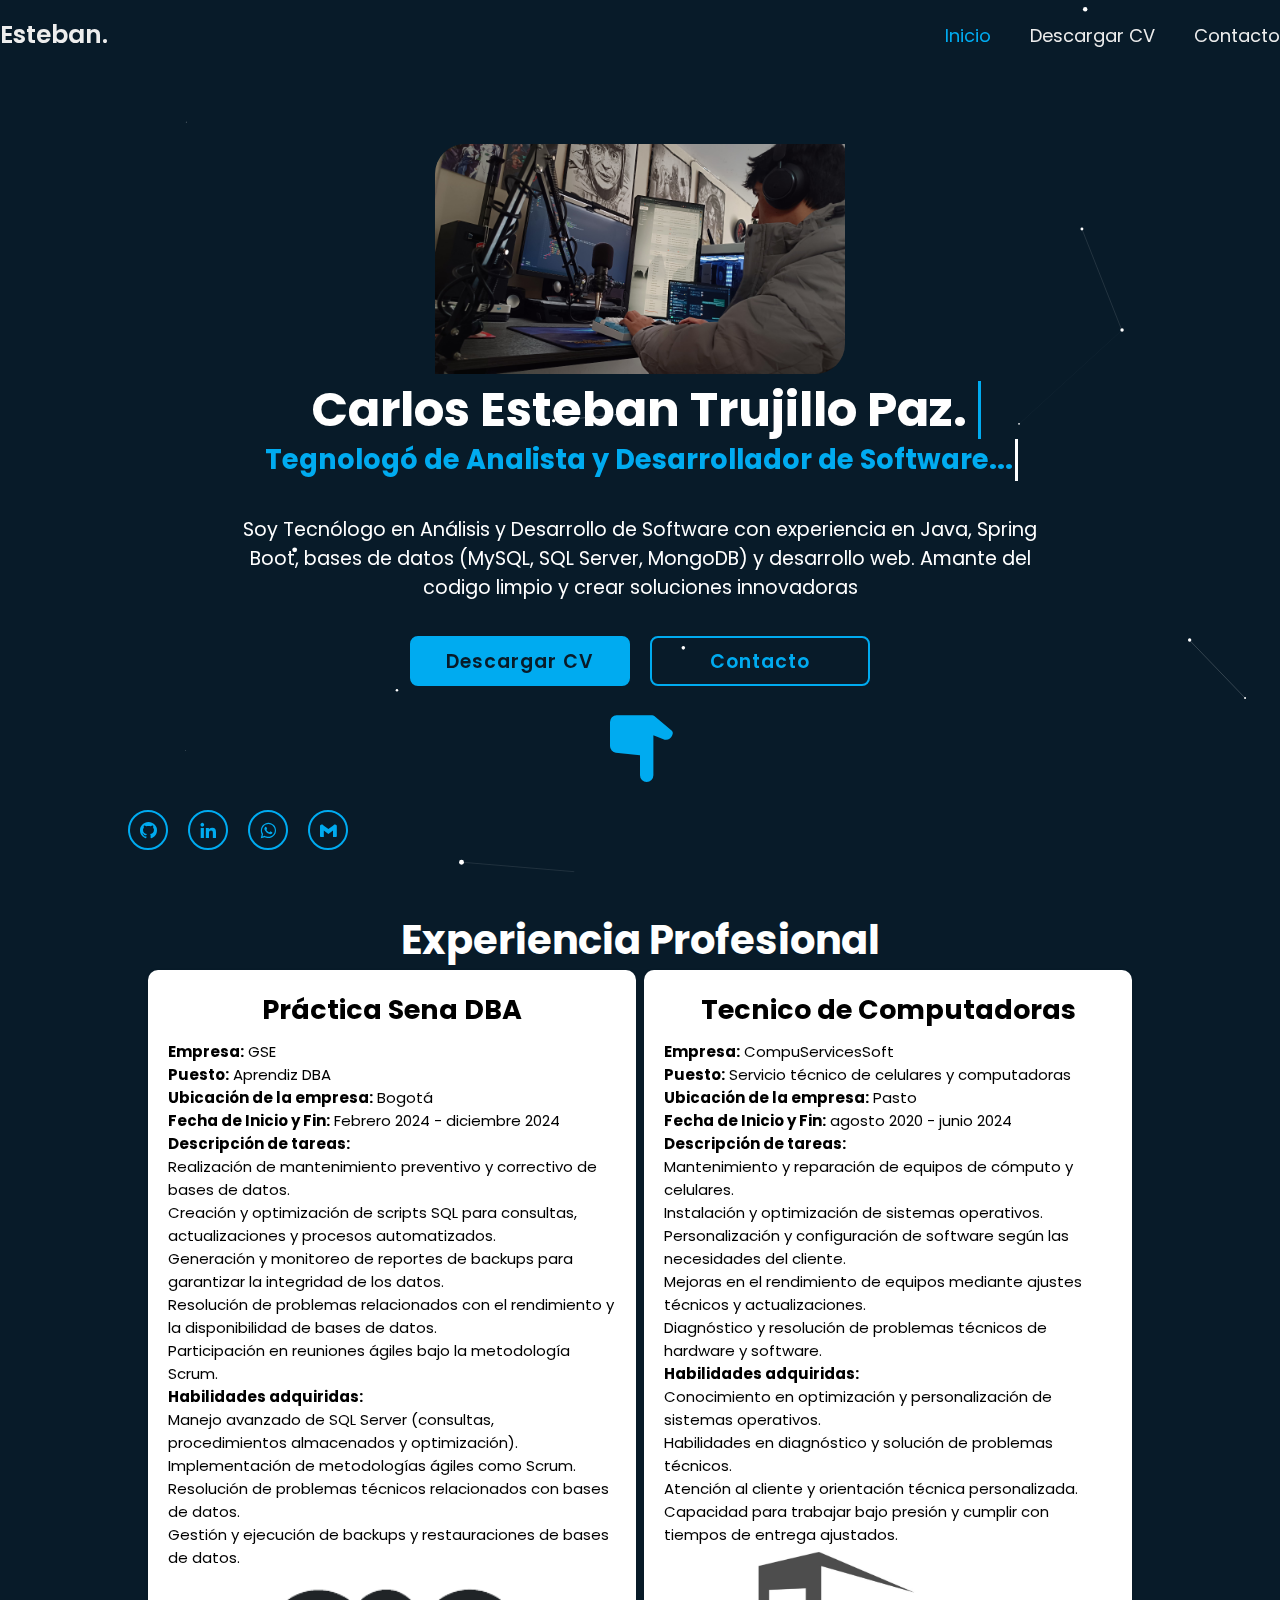
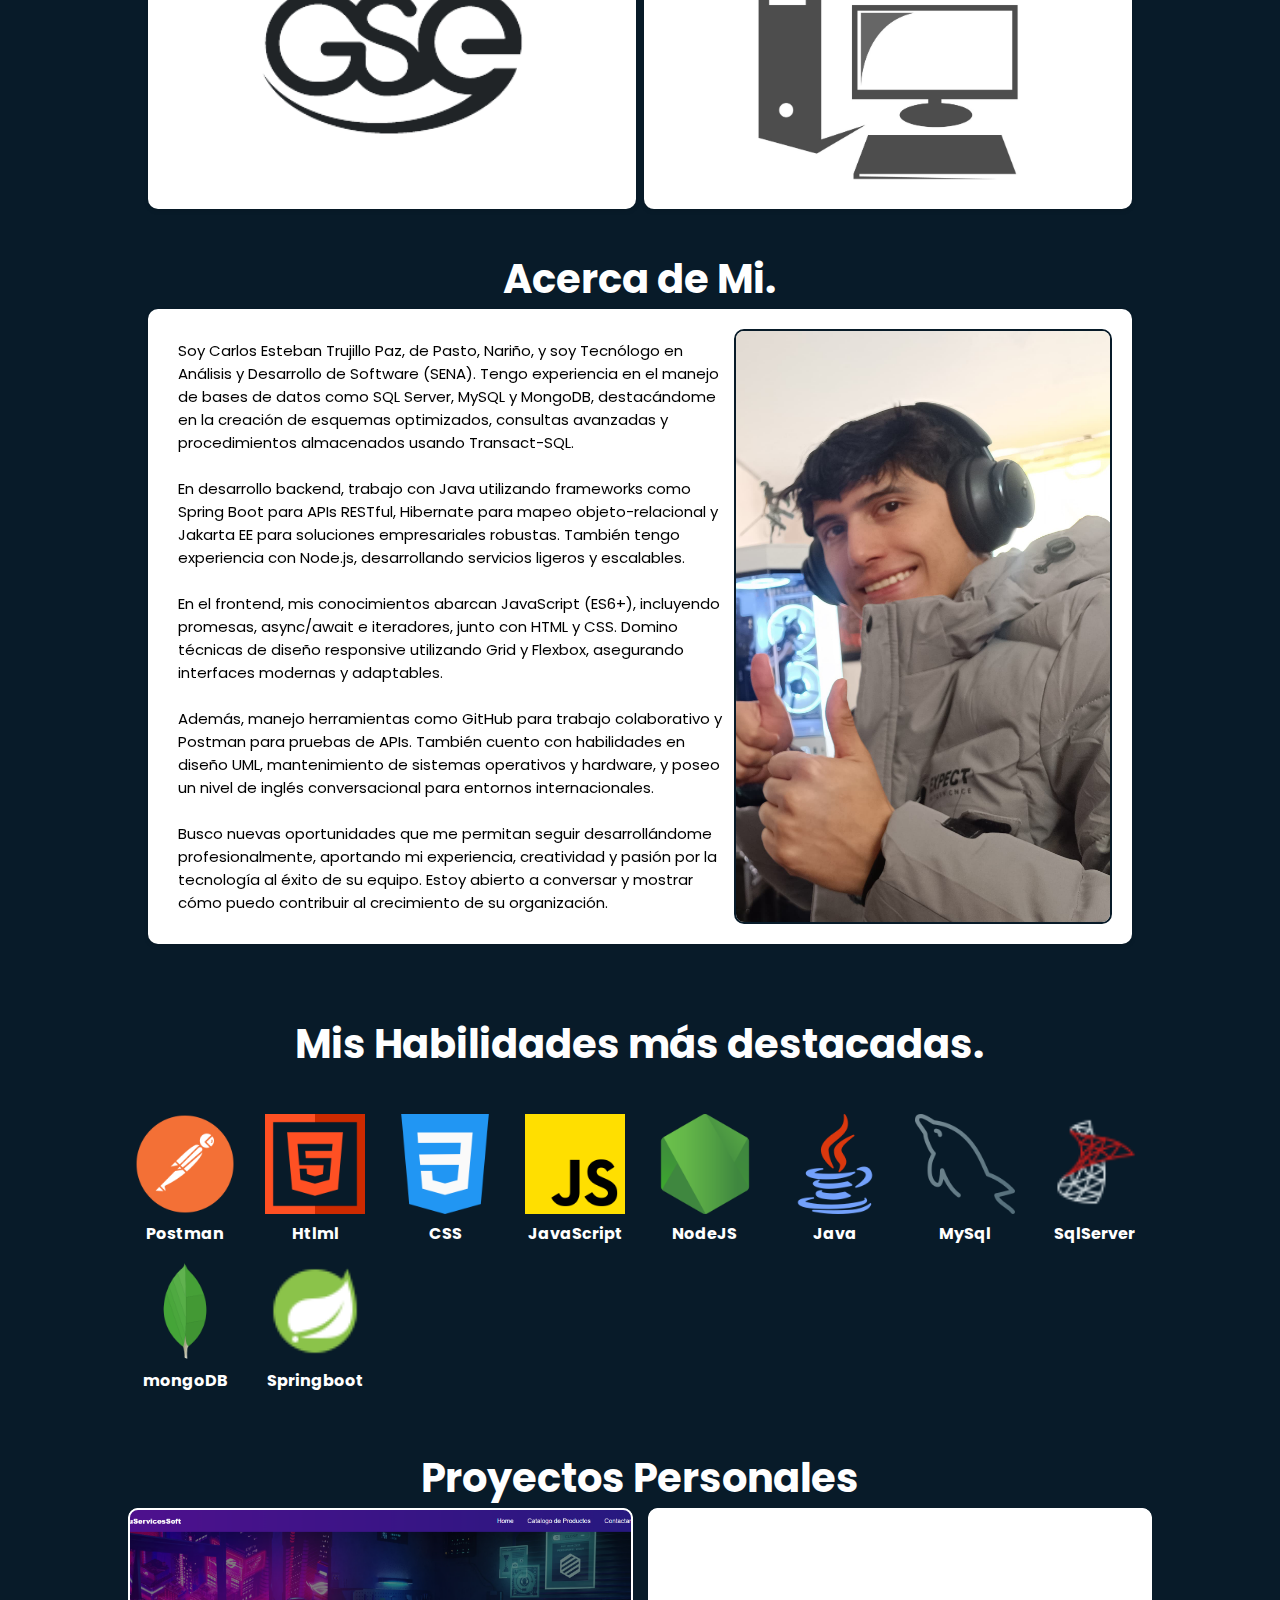
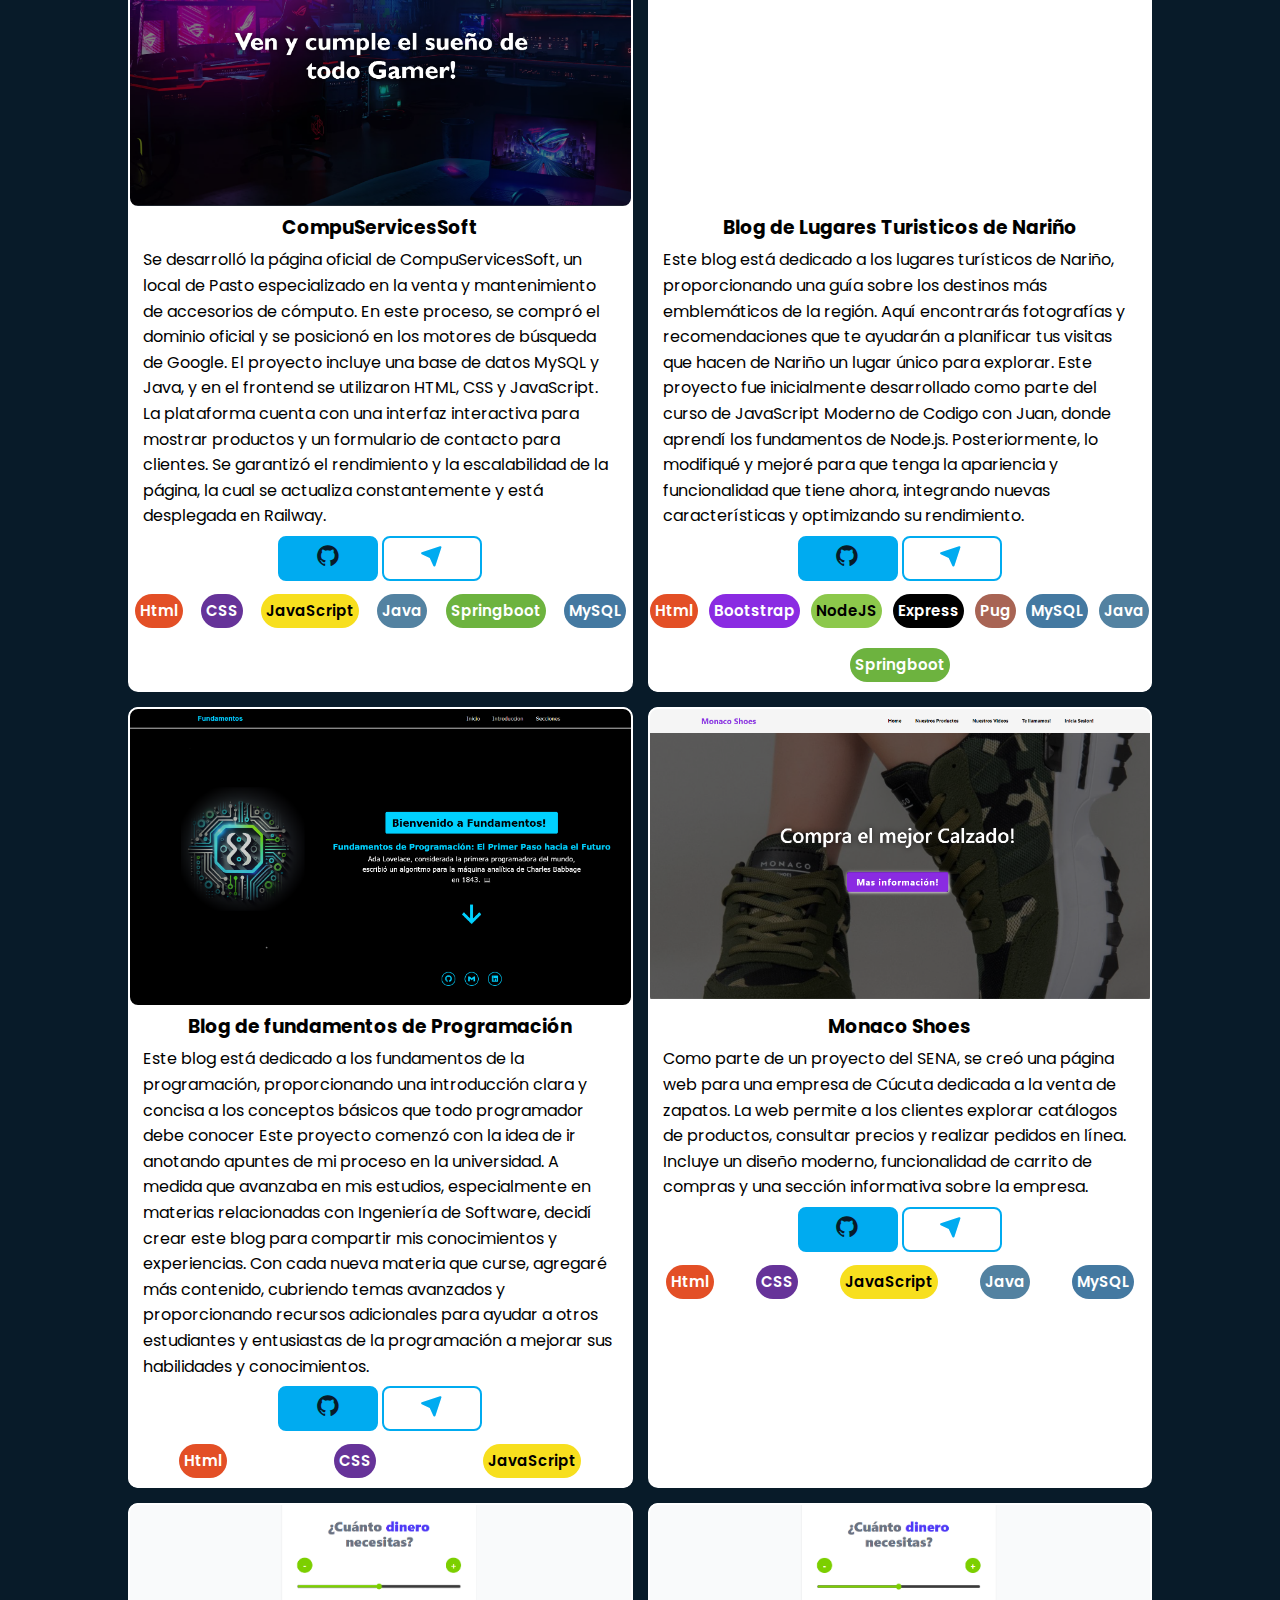
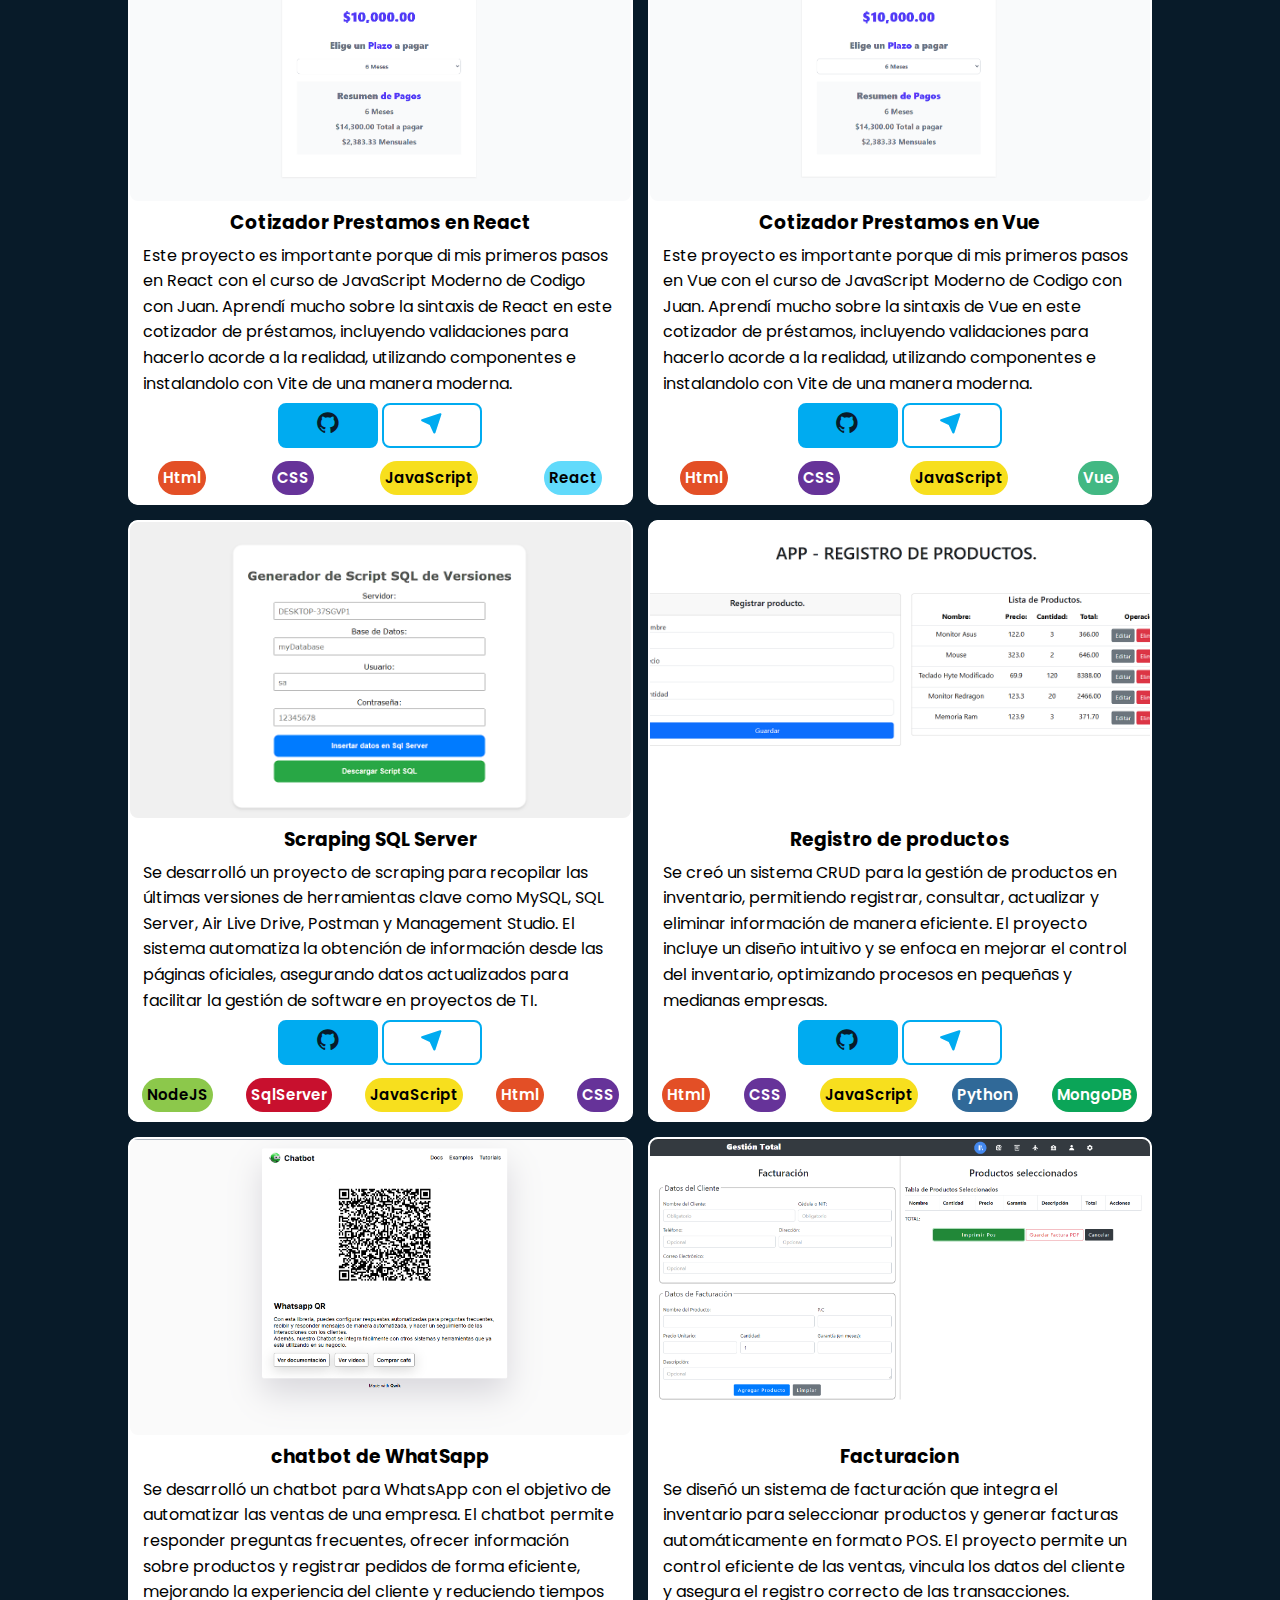
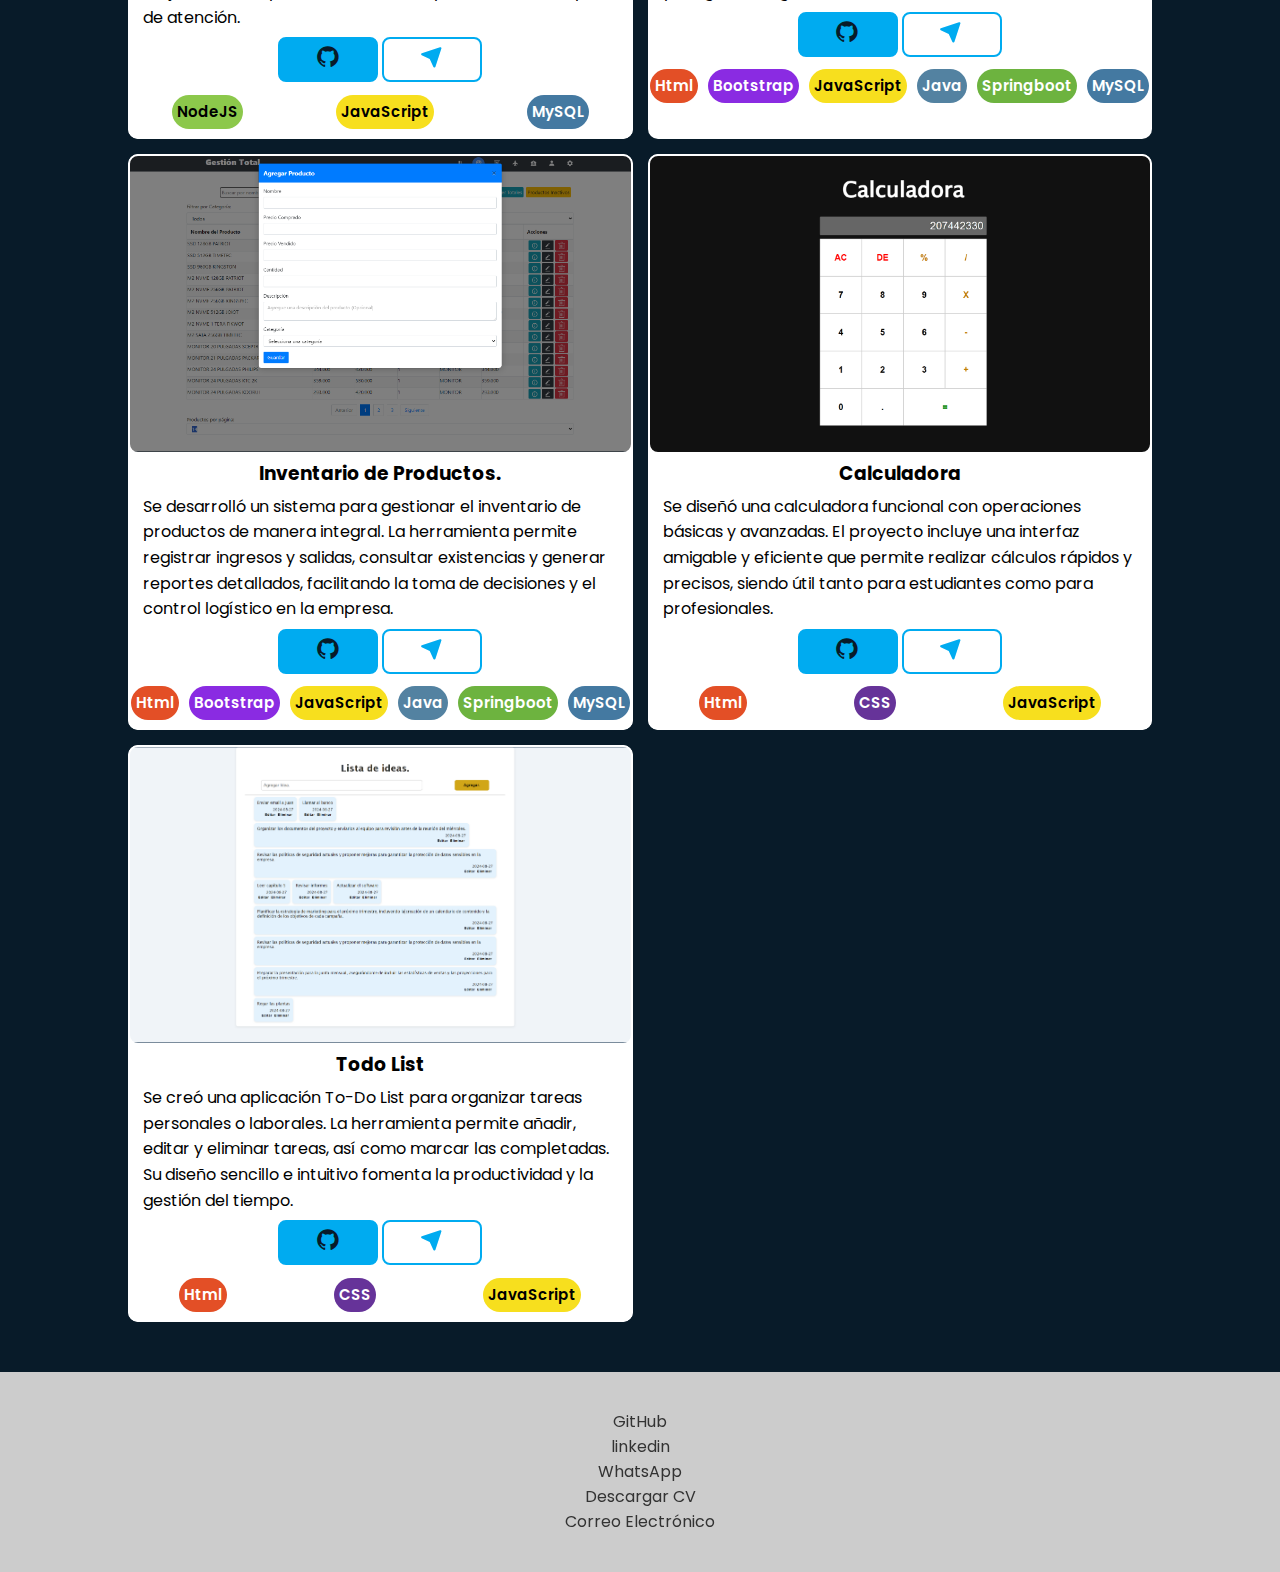
==== commit 8d01eac9: "agregando proyecto de react" ====
--- a/index.html
+++ b/index.html
@@ -181,8 +181,51 @@
     </div>
 
 
-
-
+    <div class="skills">
+        <h2>Mis Habilidades más destacadas.</h2>
+        <div class="parent">
+            <div class="div1">
+                <img src="img/lenguajes/postman.png" alt="imagen de postman">
+                <h4>Postman</h4>
+            </div>
+            <div class="div2">
+                <img src="img/lenguajes/html.png" alt="imagen de html">
+                <h4>Htlml</h4>
+            </div>
+            <div class="div3">
+                <img src="img/lenguajes/css-3.png" alt="imagen de css">
+                <h4>CSS</h4>
+            </div>
+            <div class="div4">
+                <img src="img/lenguajes/js.png" alt="imagen de javascript">
+                <h4>JavaScript</h4>
+            </div>
+            <div class="div5">
+                <img src="img/lenguajes/nodo-js.png" alt="imagen de nodeJs">
+                <h4>NodeJS</h4>
+            </div>
+            <div class="div6">
+                <img src="img/lenguajes/java.png" alt="imagen de Java">
+                <h4>Java</h4>
+            </div>
+            <div class="div7">
+                <img src="img/lenguajes/mysql.png" alt="imagen de mysql">
+                <h4>MySql</h4>
+            </div>
+            <div class="div8">
+                <img src="img/lenguajes/sqlserver.png" alt="imagen de sqlserver">
+                <h4>SqlServer</h4>
+            </div>
+            <div class="div9">
+                <img src="img/lenguajes/mongodbpng.png" alt="imagen de mongoDB">
+                <h4>mongoDB</h4>
+            </div>
+            <div class="div10">
+                <img src="img/lenguajes/springboot.png" alt="imagen de Springboot">
+                <h4>Springboot</h4>
+            </div>
+        </div>
+    </div>
 
 
     <div class="proyectos">
@@ -222,7 +265,7 @@
                         sobre los destinos más emblemáticos de la región. Aquí encontrarás  fotografías y
                         recomendaciones que te ayudarán a planificar tus visitas que hacen de Nariño un lugar único para
                         explorar. Este proyecto fue inicialmente desarrollado como parte del curso de JavaScript Moderno
-                        de Clases con Juan, donde aprendí los fundamentos de Node.js. Posteriormente, lo modifiqué y
+                        de Codigo con Juan, donde aprendí los fundamentos de Node.js. Posteriormente, lo modifiqué y
                         mejoré para que tenga la apariencia y funcionalidad que tiene ahora, integrando nuevas
                         características y optimizando su rendimiento.
                     </p>
@@ -310,7 +353,7 @@
                 <div class="proyectos_img" style="background-image: url(img/proyectos/cotizador-presupuesto-react.png);"></div>
                 <div class="proyectos_parent_content">
                     <h3>Cotizador Prestamos en React</h3>
-                    <p>Este proyecto es importante porque di mis primeros pasos en React con el curso de JavaScript Moderno de Clases con Juan. Aprendí mucho sobre la sintaxis de React en este cotizador de préstamos, incluyendo validaciones para hacerlo acorde a la realidad, utilizando componentes e instalandolo con Vite de una manera moderna.</p>
+                    <p>Este proyecto es importante porque di mis primeros pasos en React con el curso de JavaScript Moderno de Codigo con Juan. Aprendí mucho sobre la sintaxis de React en este cotizador de préstamos, incluyendo validaciones para hacerlo acorde a la realidad, utilizando componentes e instalandolo con Vite de una manera moderna.</p>
                 </div>
                 <div class="btn-box-proyectos">
                     <a href="https://github.com/EstebanAdso/cotizador-prestamo-react" target="_blank"><i
@@ -324,6 +367,28 @@
                         <li class="css">CSS</li>
                         <li class="js">JavaScript</li>
                         <li class="react">React</li>
+                    </ul>
+                </div>
+            </div>
+
+            <div class="proyectos_parent">
+                <div class="proyectos_img" style="background-image: url(img/proyectos/cotizador-presupuesto-react.png);"></div>
+                <div class="proyectos_parent_content">
+                    <h3>Cotizador Prestamos en Vue</h3>
+                    <p>Este proyecto es importante porque di mis primeros pasos en Vue con el curso de JavaScript Moderno de Codigo con Juan. Aprendí mucho sobre la sintaxis de Vue en este cotizador de préstamos, incluyendo validaciones para hacerlo acorde a la realidad, utilizando componentes e instalandolo con Vite de una manera moderna.</p>
+                </div>
+                <div class="btn-box-proyectos">
+                    <a href="https://github.com/EstebanAdso/cotizador-prestamo-react" target="_blank"><i
+                            class='bx bxl-github'></i></a>
+                    <a href="https://estebanadso.github.io/cotizador-prestamo-react/" target="_blank"><i
+                            class='bx bxs-navigation'></i></a>
+                </div>
+                <div class="proyectos_parent_skills">
+                    <ul>
+                        <li class="html">Html</li>
+                        <li class="css">CSS</li>
+                        <li class="js">JavaScript</li>
+                        <li class="vue">Vue</li>
                     </ul>
                 </div>
             </div>
@@ -507,51 +572,6 @@
         </div>
     </div>
 
-    <div class="skills">
-        <h2>Mis Habilidades más destacadas.</h2>
-        <div class="parent">
-            <div class="div1">
-                <img src="img/lenguajes/postman.png" alt="imagen de postman">
-                <h4>Postman</h4>
-            </div>
-            <div class="div2">
-                <img src="img/lenguajes/html.png" alt="imagen de html">
-                <h4>Htlml</h4>
-            </div>
-            <div class="div3">
-                <img src="img/lenguajes/css-3.png" alt="imagen de css">
-                <h4>CSS</h4>
-            </div>
-            <div class="div4">
-                <img src="img/lenguajes/js.png" alt="imagen de javascript">
-                <h4>JavaScript</h4>
-            </div>
-            <div class="div5">
-                <img src="img/lenguajes/nodo-js.png" alt="imagen de nodeJs">
-                <h4>NodeJS</h4>
-            </div>
-            <div class="div6">
-                <img src="img/lenguajes/java.png" alt="imagen de Java">
-                <h4>Java</h4>
-            </div>
-            <div class="div7">
-                <img src="img/lenguajes/mysql.png" alt="imagen de mysql">
-                <h4>MySql</h4>
-            </div>
-            <div class="div8">
-                <img src="img/lenguajes/sqlserver.png" alt="imagen de sqlserver">
-                <h4>SqlServer</h4>
-            </div>
-            <div class="div9">
-                <img src="img/lenguajes/mongodbpng.png" alt="imagen de mongoDB">
-                <h4>mongoDB</h4>
-            </div>
-            <div class="div10">
-                <img src="img/lenguajes/springboot.png" alt="imagen de Springboot">
-                <h4>Springboot</h4>
-            </div>
-        </div>
-    </div>
 
     <footer>
         <a href="https://github.com/EstebanAdso" target="_blank" rel="noopener noreferrer">GitHub</a>
--- a/css/style.css
+++ b/css/style.css
@@ -751,6 +751,11 @@
 }
 .parent2 .springboot {
     background-color: #6DB33F;
+    color: white;
+}
+
+.parent2 .vue {
+    background-color: #42b883;
     color: white;
 }
 
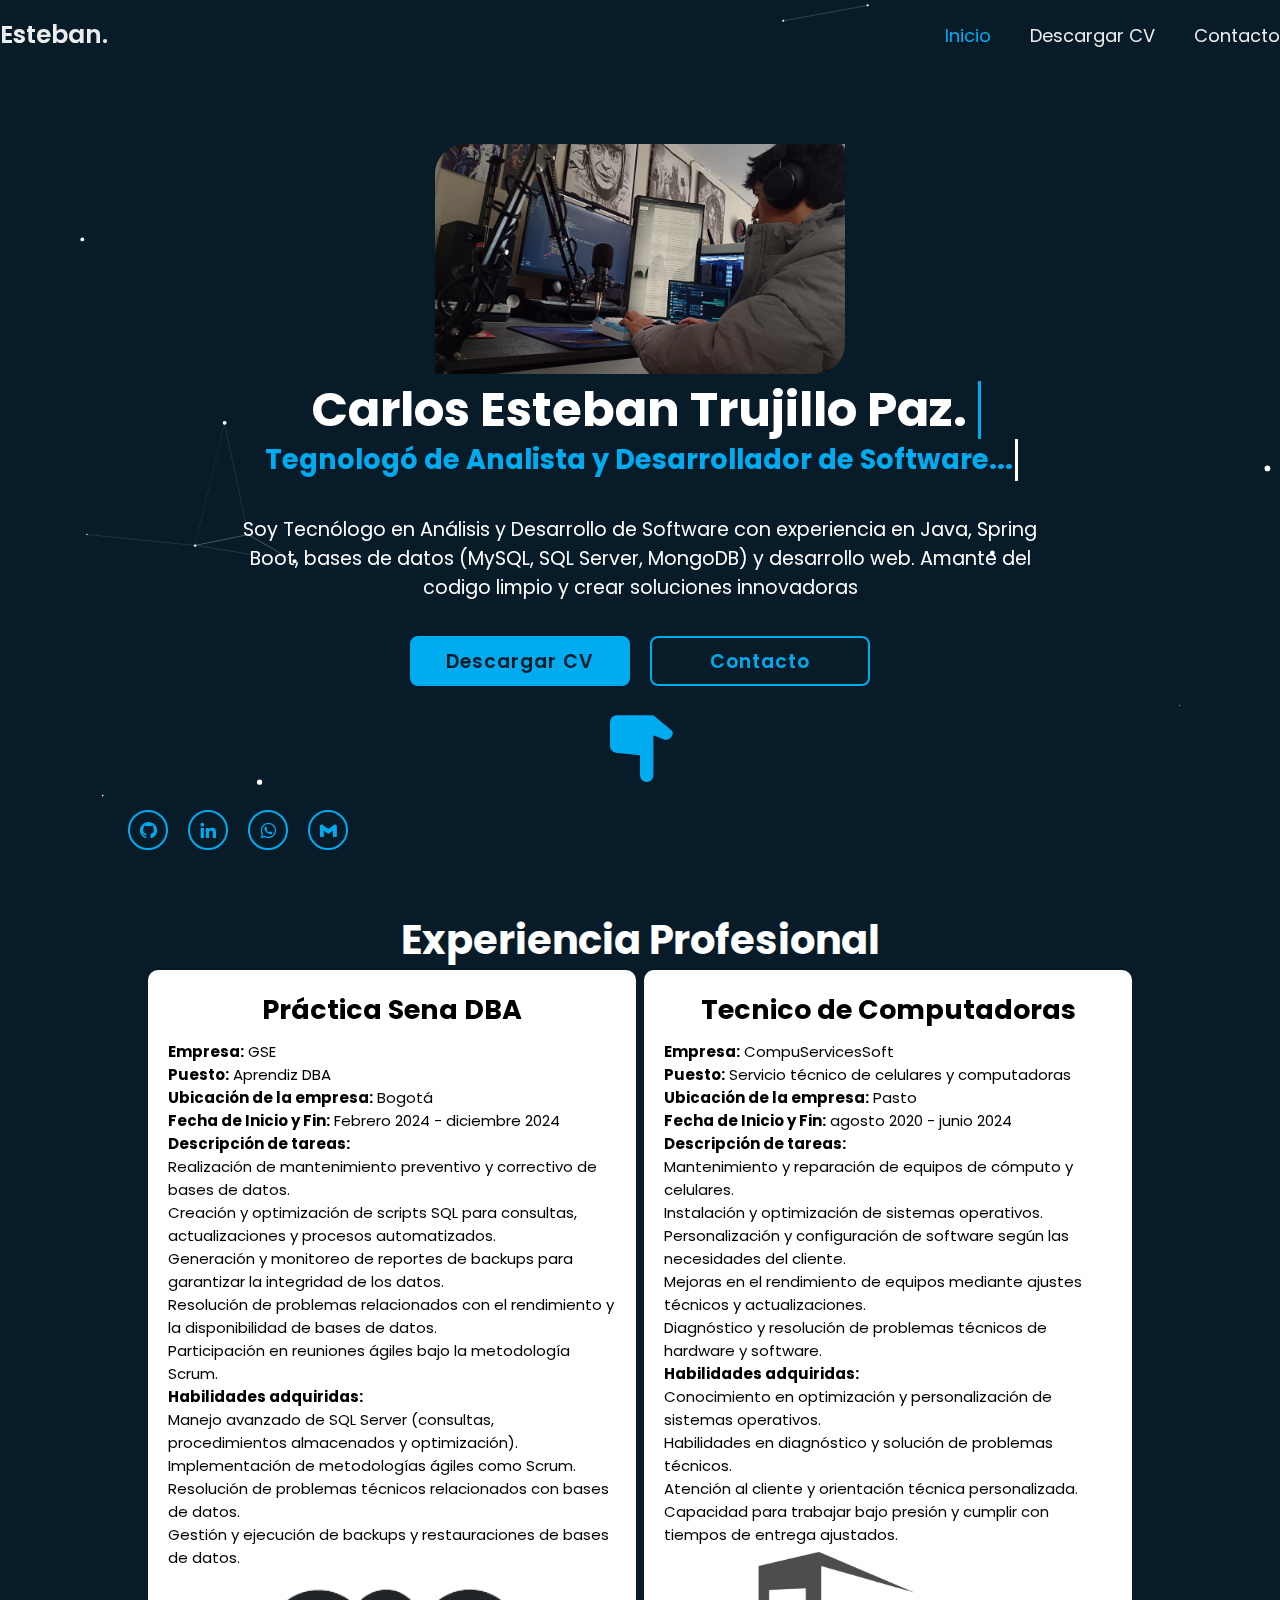
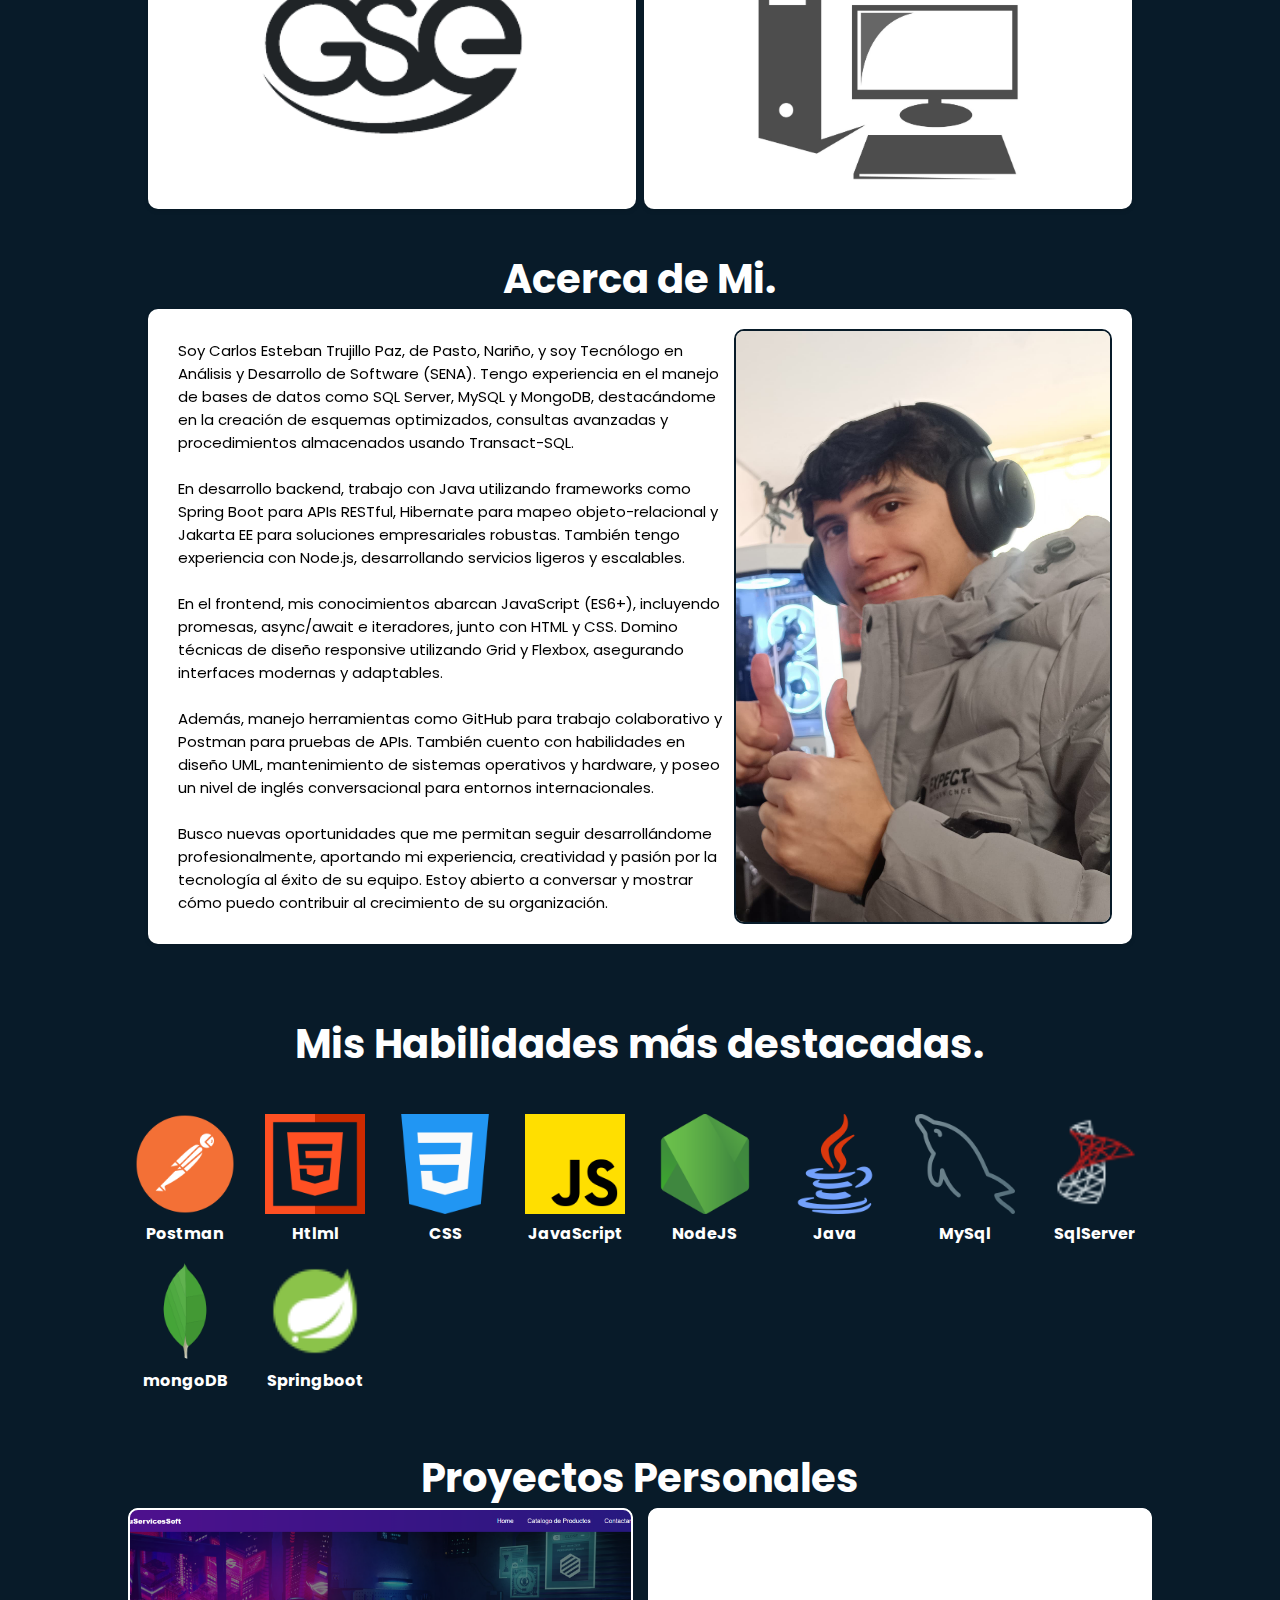
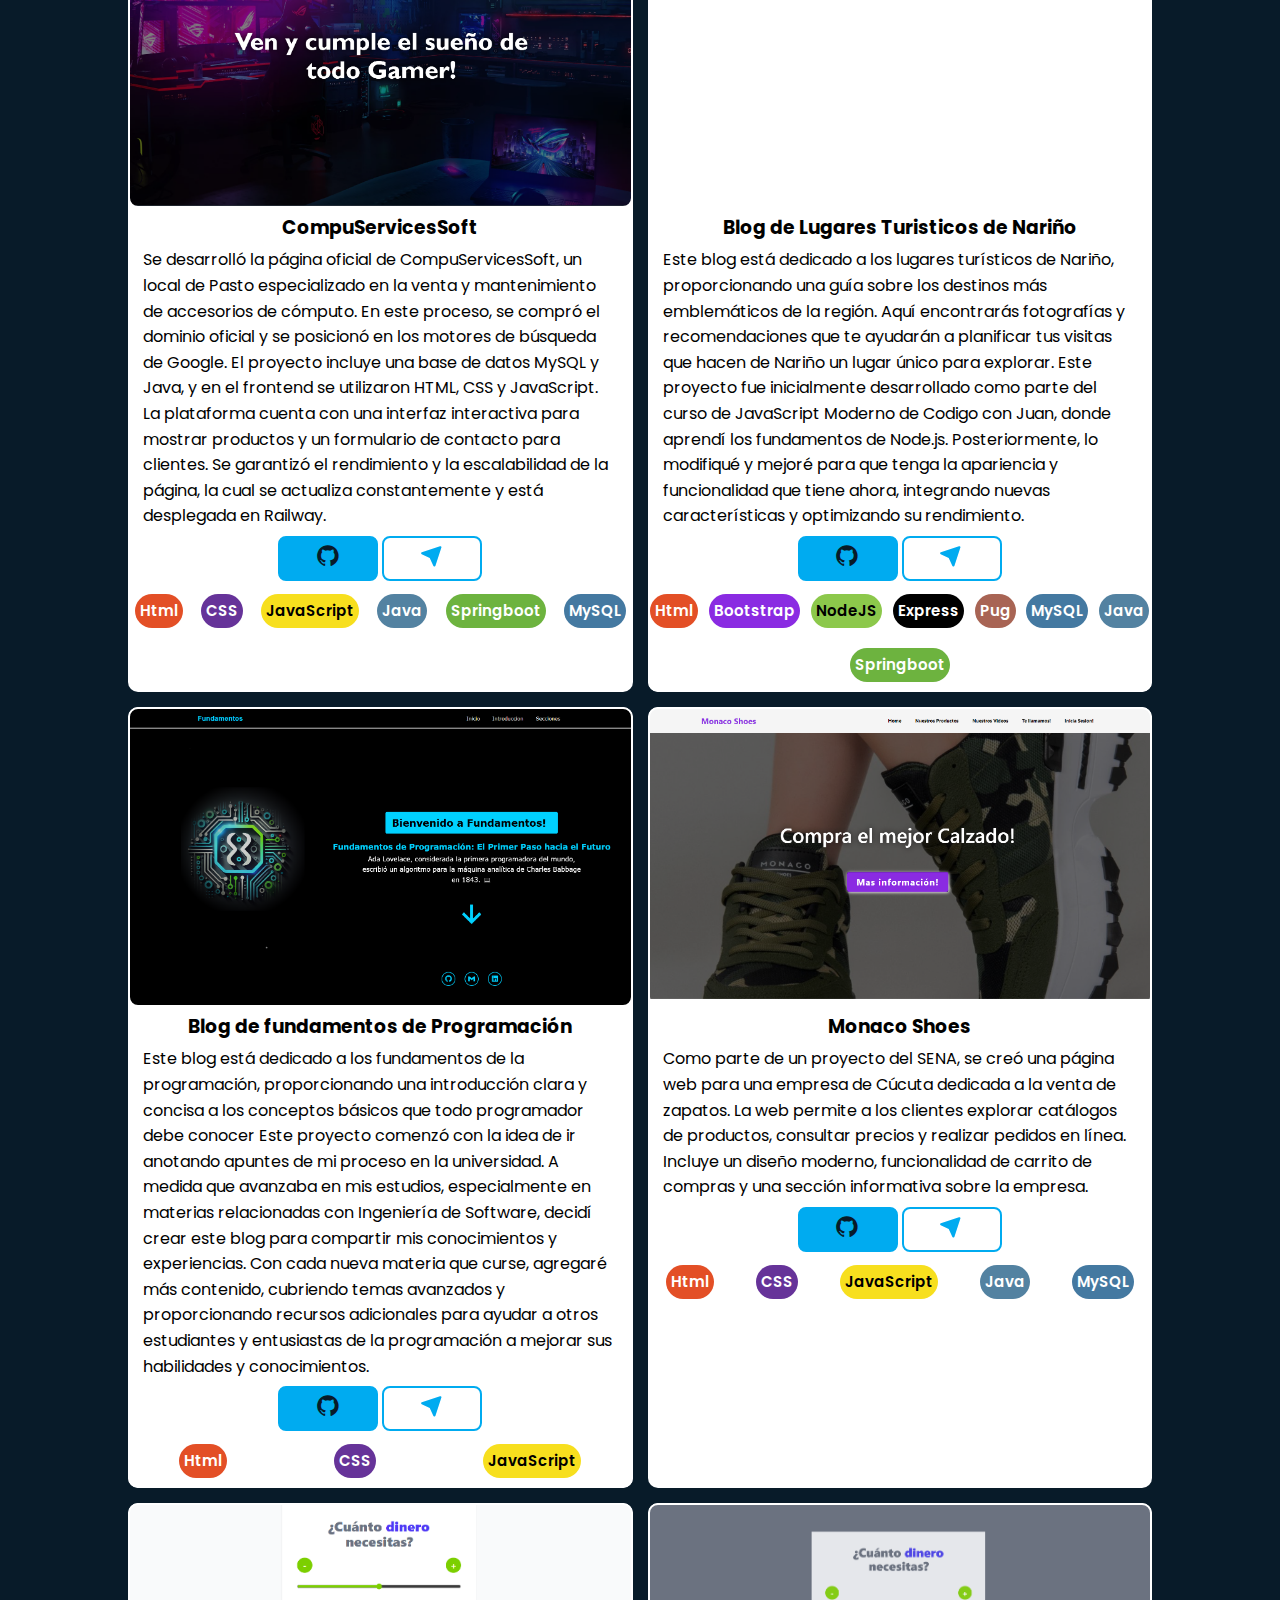
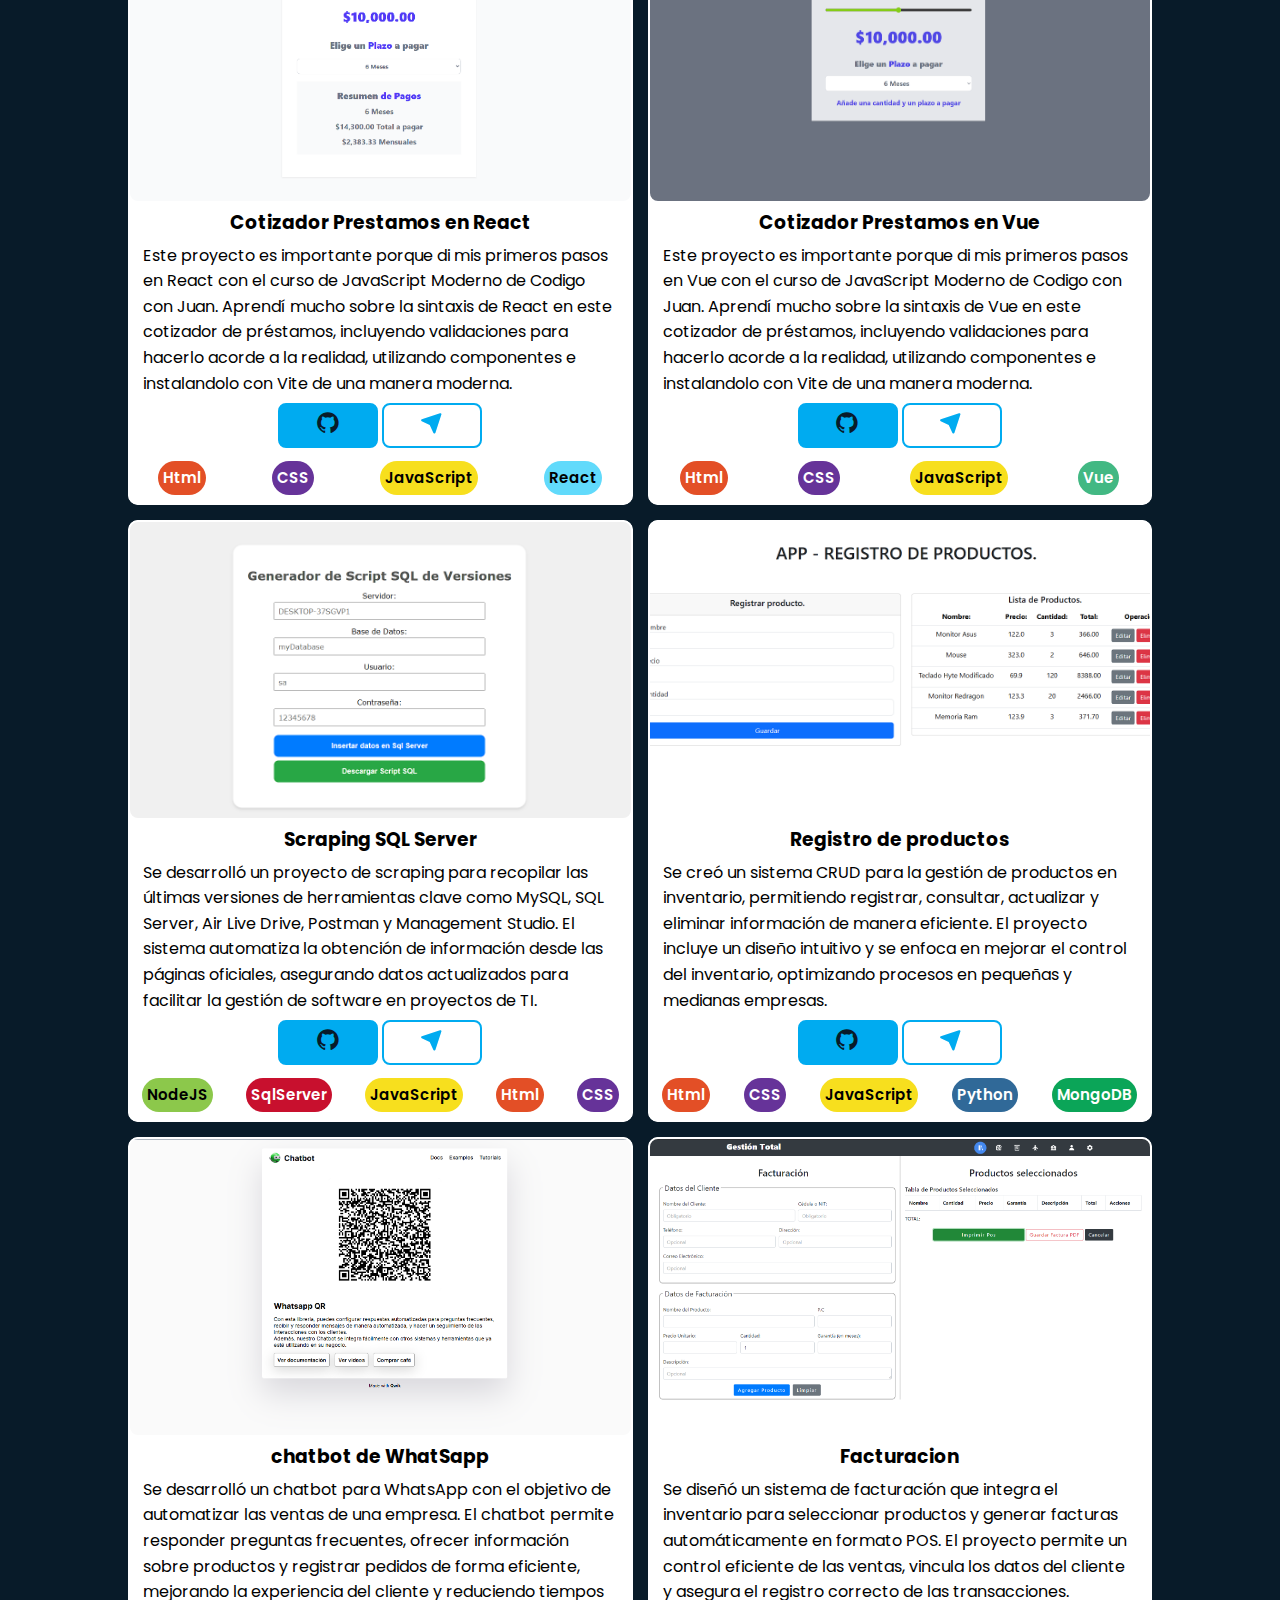
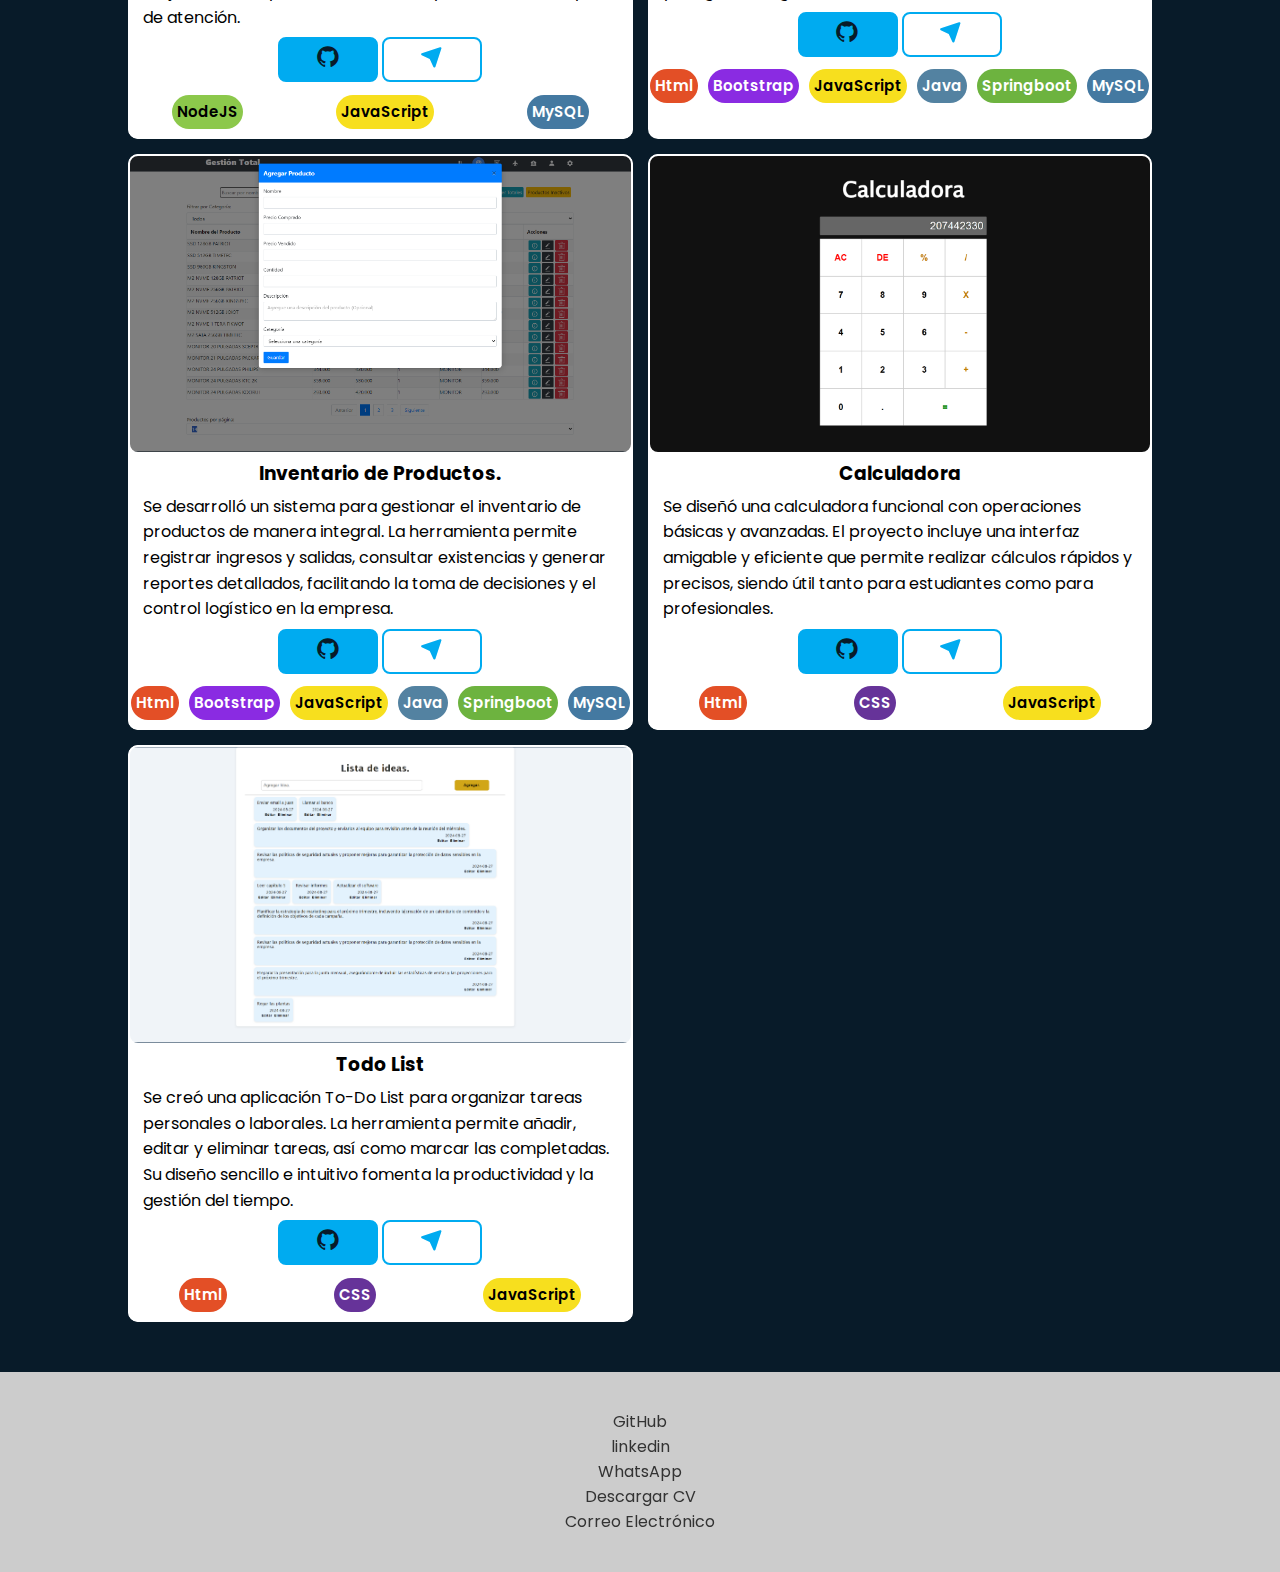
==== commit 241ca755: "agregando nuevo fondo de color a vue" ====
--- a/index.html
+++ b/index.html
@@ -372,15 +372,15 @@
             </div>
 
             <div class="proyectos_parent">
-                <div class="proyectos_img" style="background-image: url(img/proyectos/cotizador-presupuesto-react.png);"></div>
+                <div class="proyectos_img" style="background-image: url(img/proyectos/cotizador-presupuesto-vue.png);"></div>
                 <div class="proyectos_parent_content">
                     <h3>Cotizador Prestamos en Vue</h3>
                     <p>Este proyecto es importante porque di mis primeros pasos en Vue con el curso de JavaScript Moderno de Codigo con Juan. Aprendí mucho sobre la sintaxis de Vue en este cotizador de préstamos, incluyendo validaciones para hacerlo acorde a la realidad, utilizando componentes e instalandolo con Vite de una manera moderna.</p>
                 </div>
                 <div class="btn-box-proyectos">
-                    <a href="https://github.com/EstebanAdso/cotizador-prestamo-react" target="_blank"><i
-                            class='bx bxl-github'></i></a>
-                    <a href="https://estebanadso.github.io/cotizador-prestamo-react/" target="_blank"><i
+                    <a href="https://github.com/EstebanAdso/cotizador-prestamo-vue" target="_blank"><i
+                            class='bx bxl-github'></i></a>
+                    <a href="https://estebanadso.github.io/cotizador-prestamo-vue/" target="_blank"><i
                             class='bx bxs-navigation'></i></a>
                 </div>
                 <div class="proyectos_parent_skills">
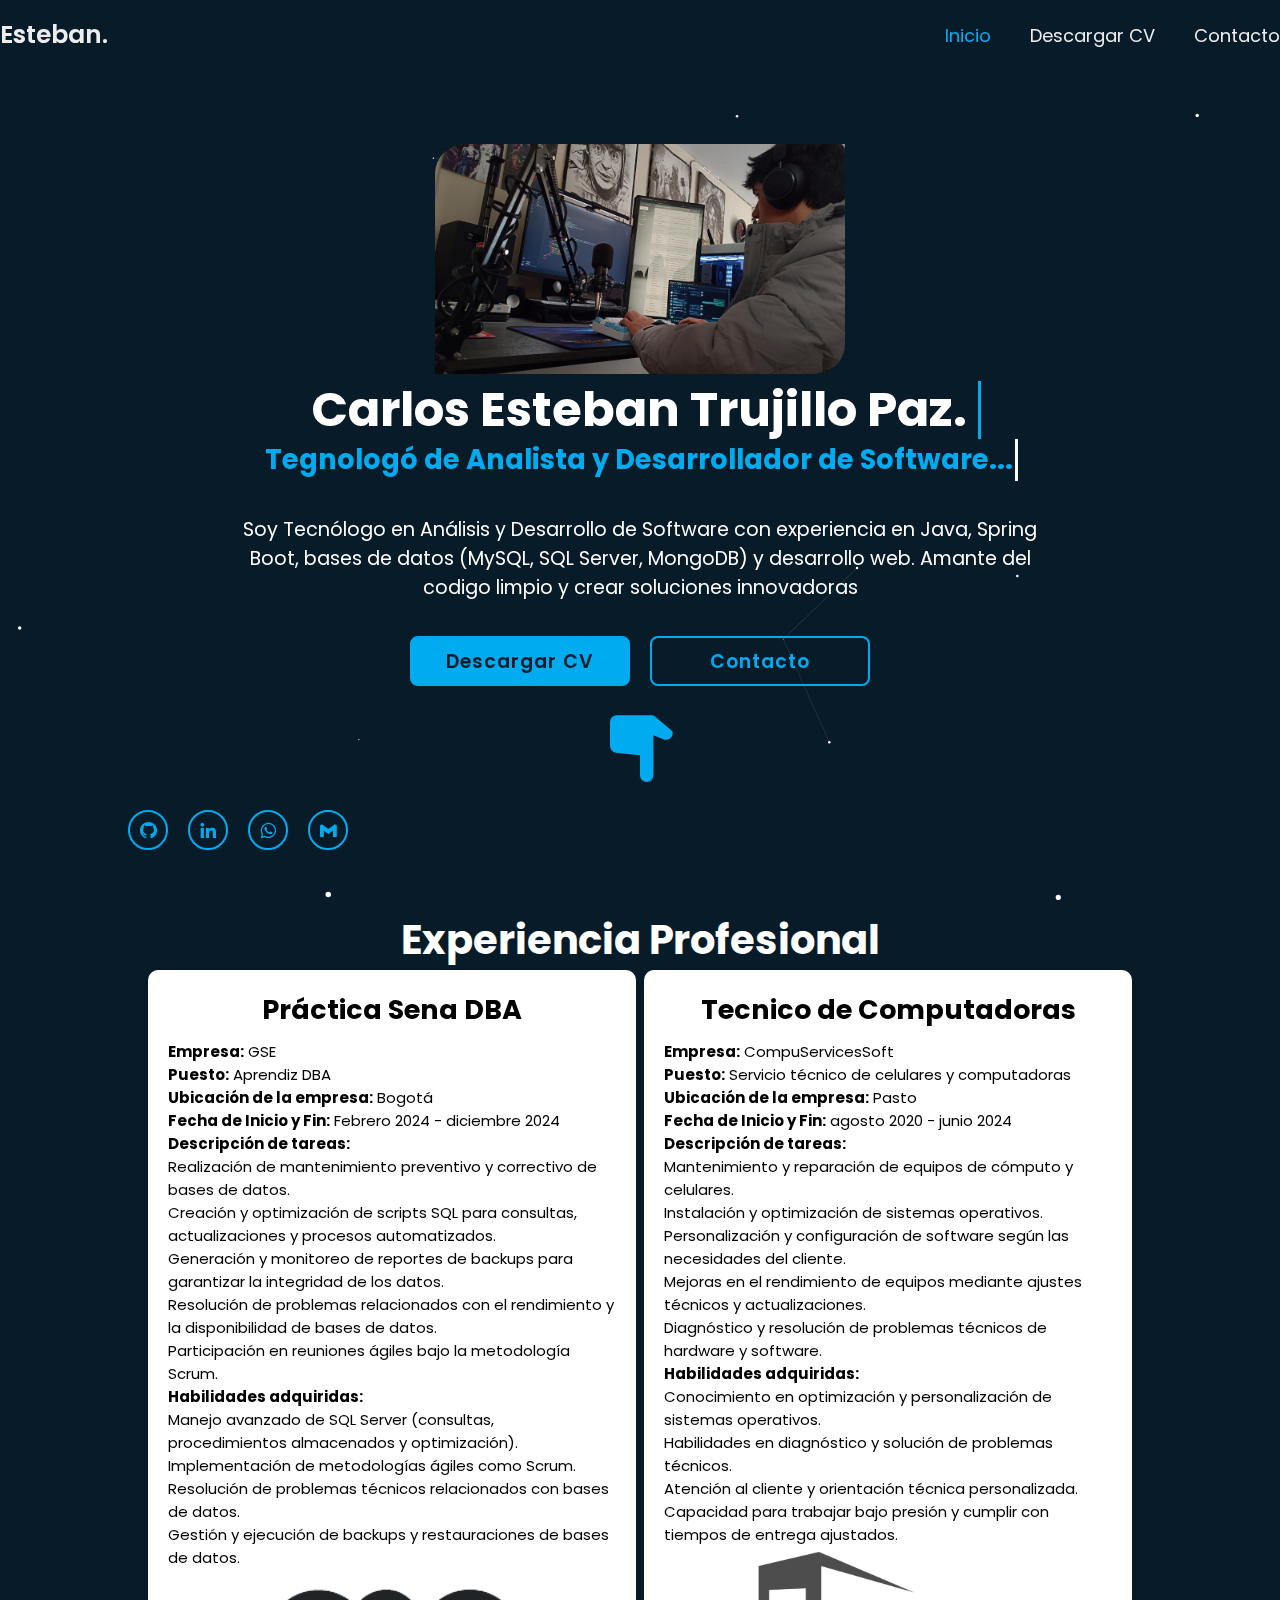
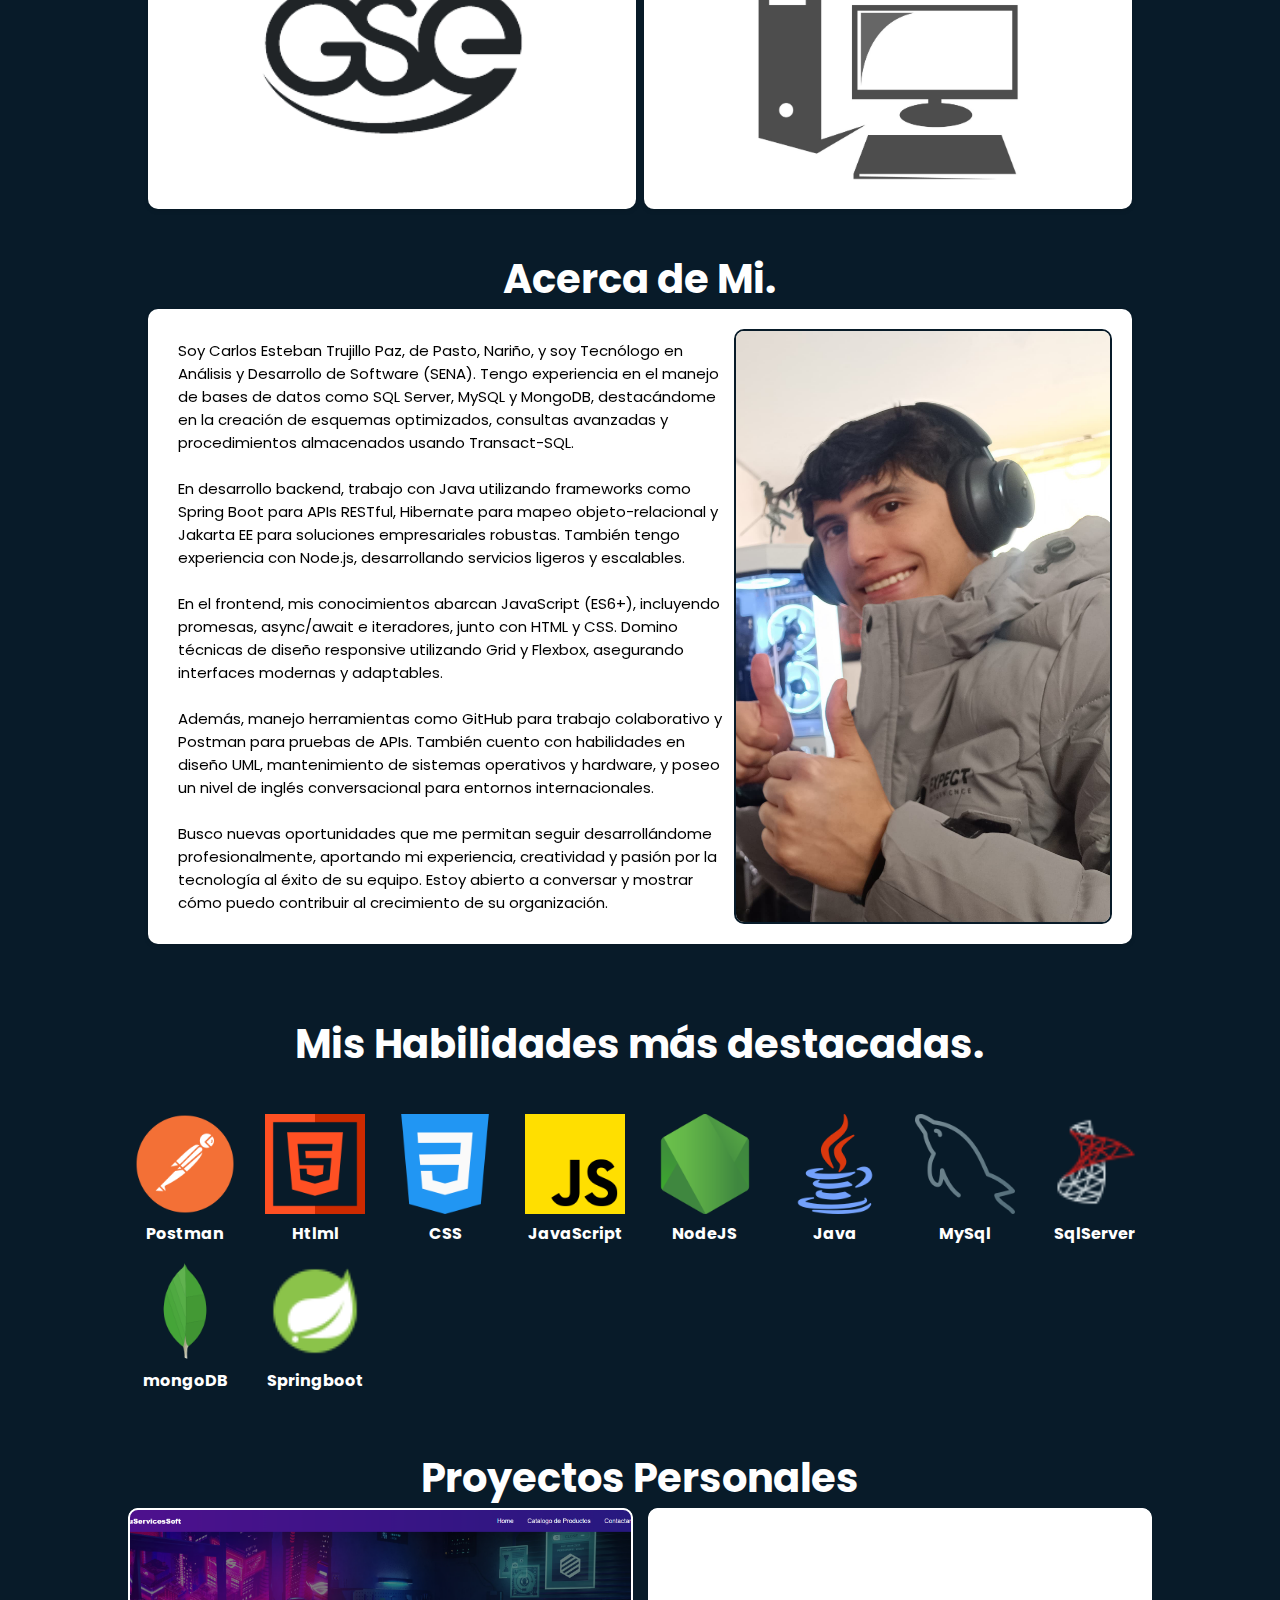
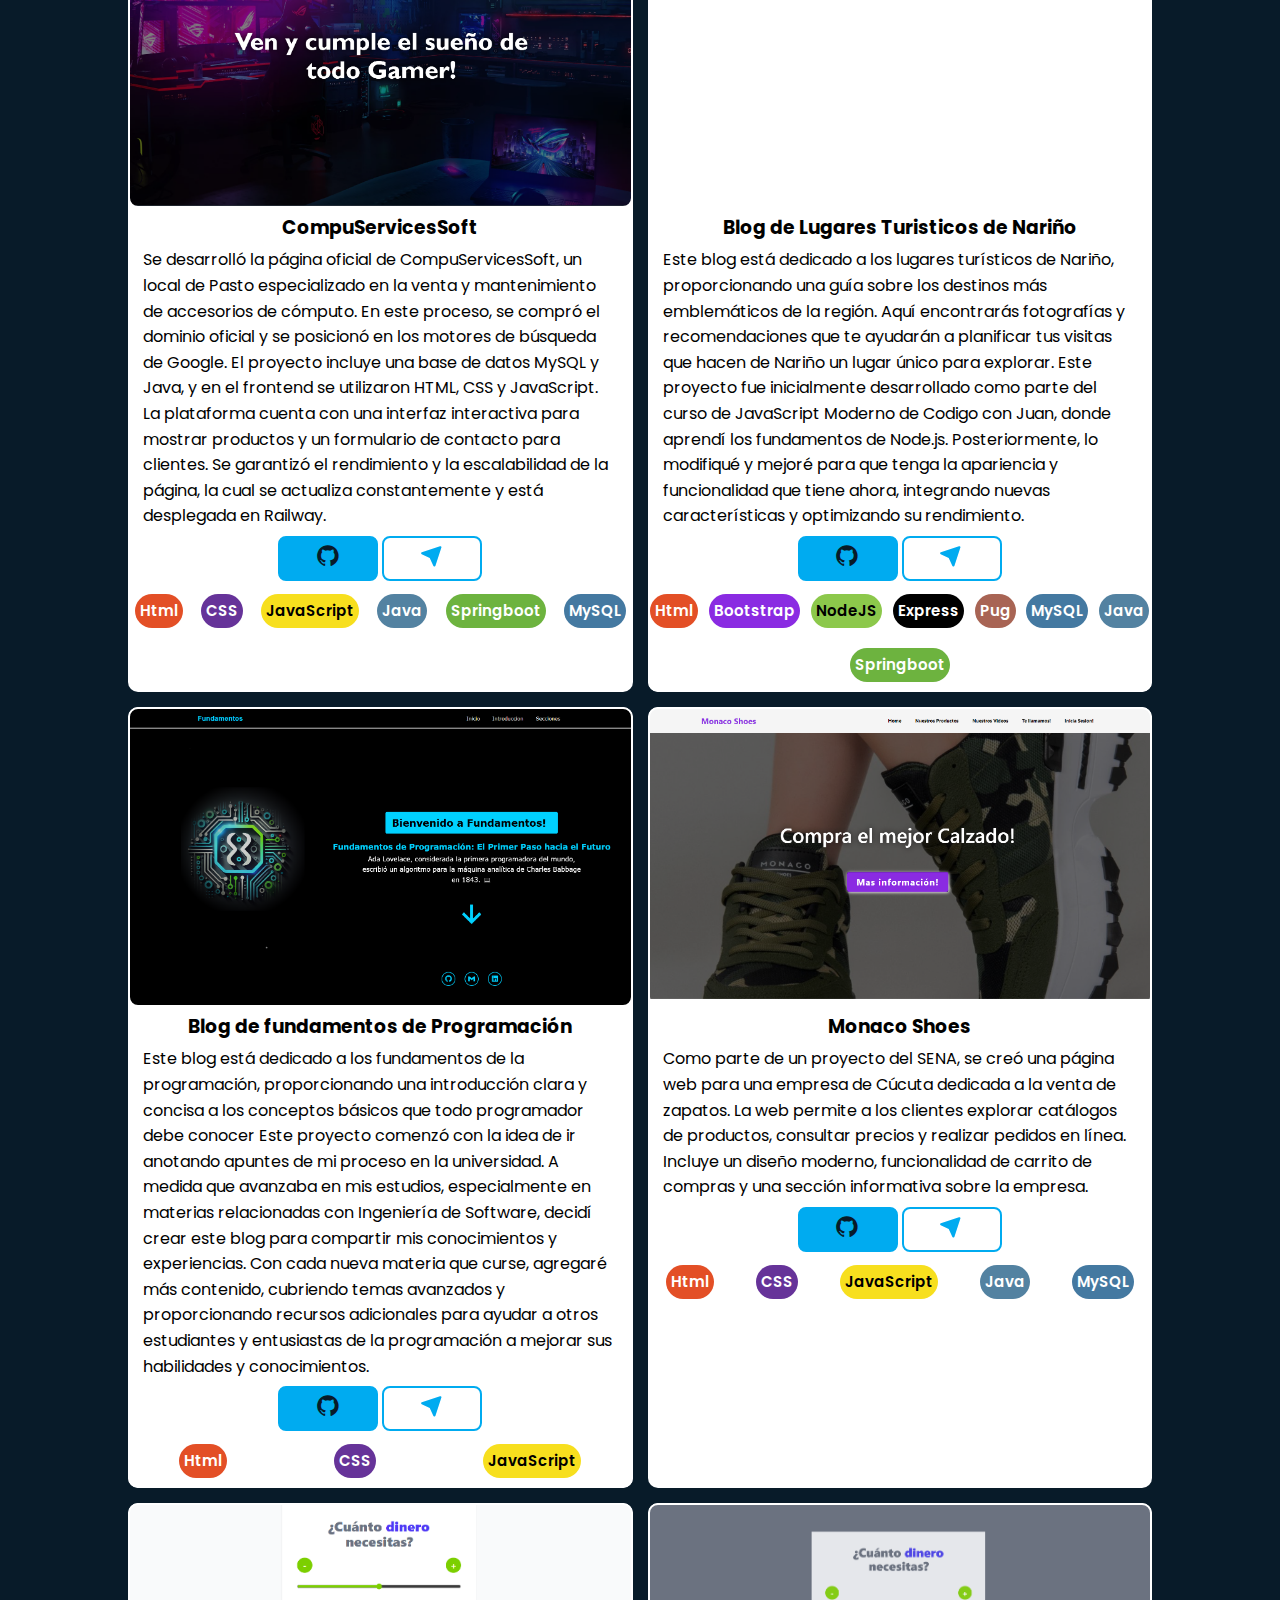
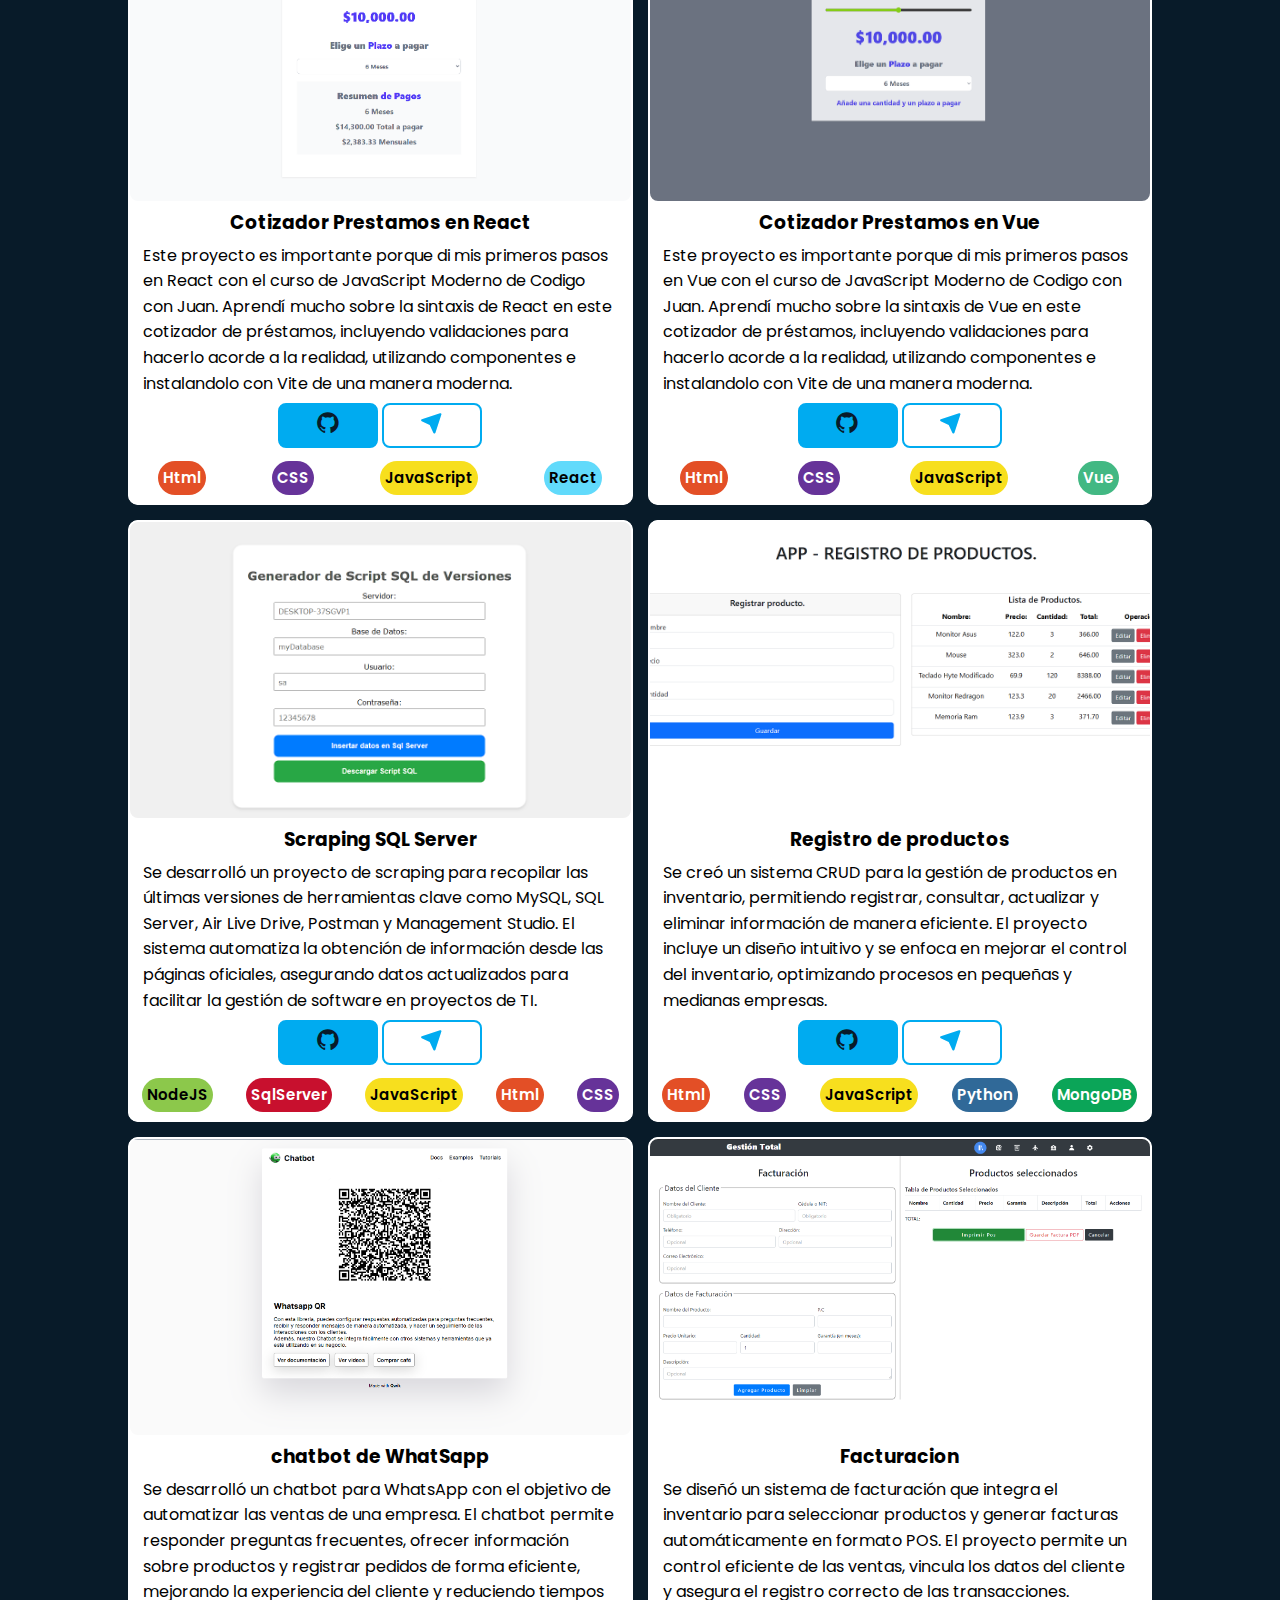
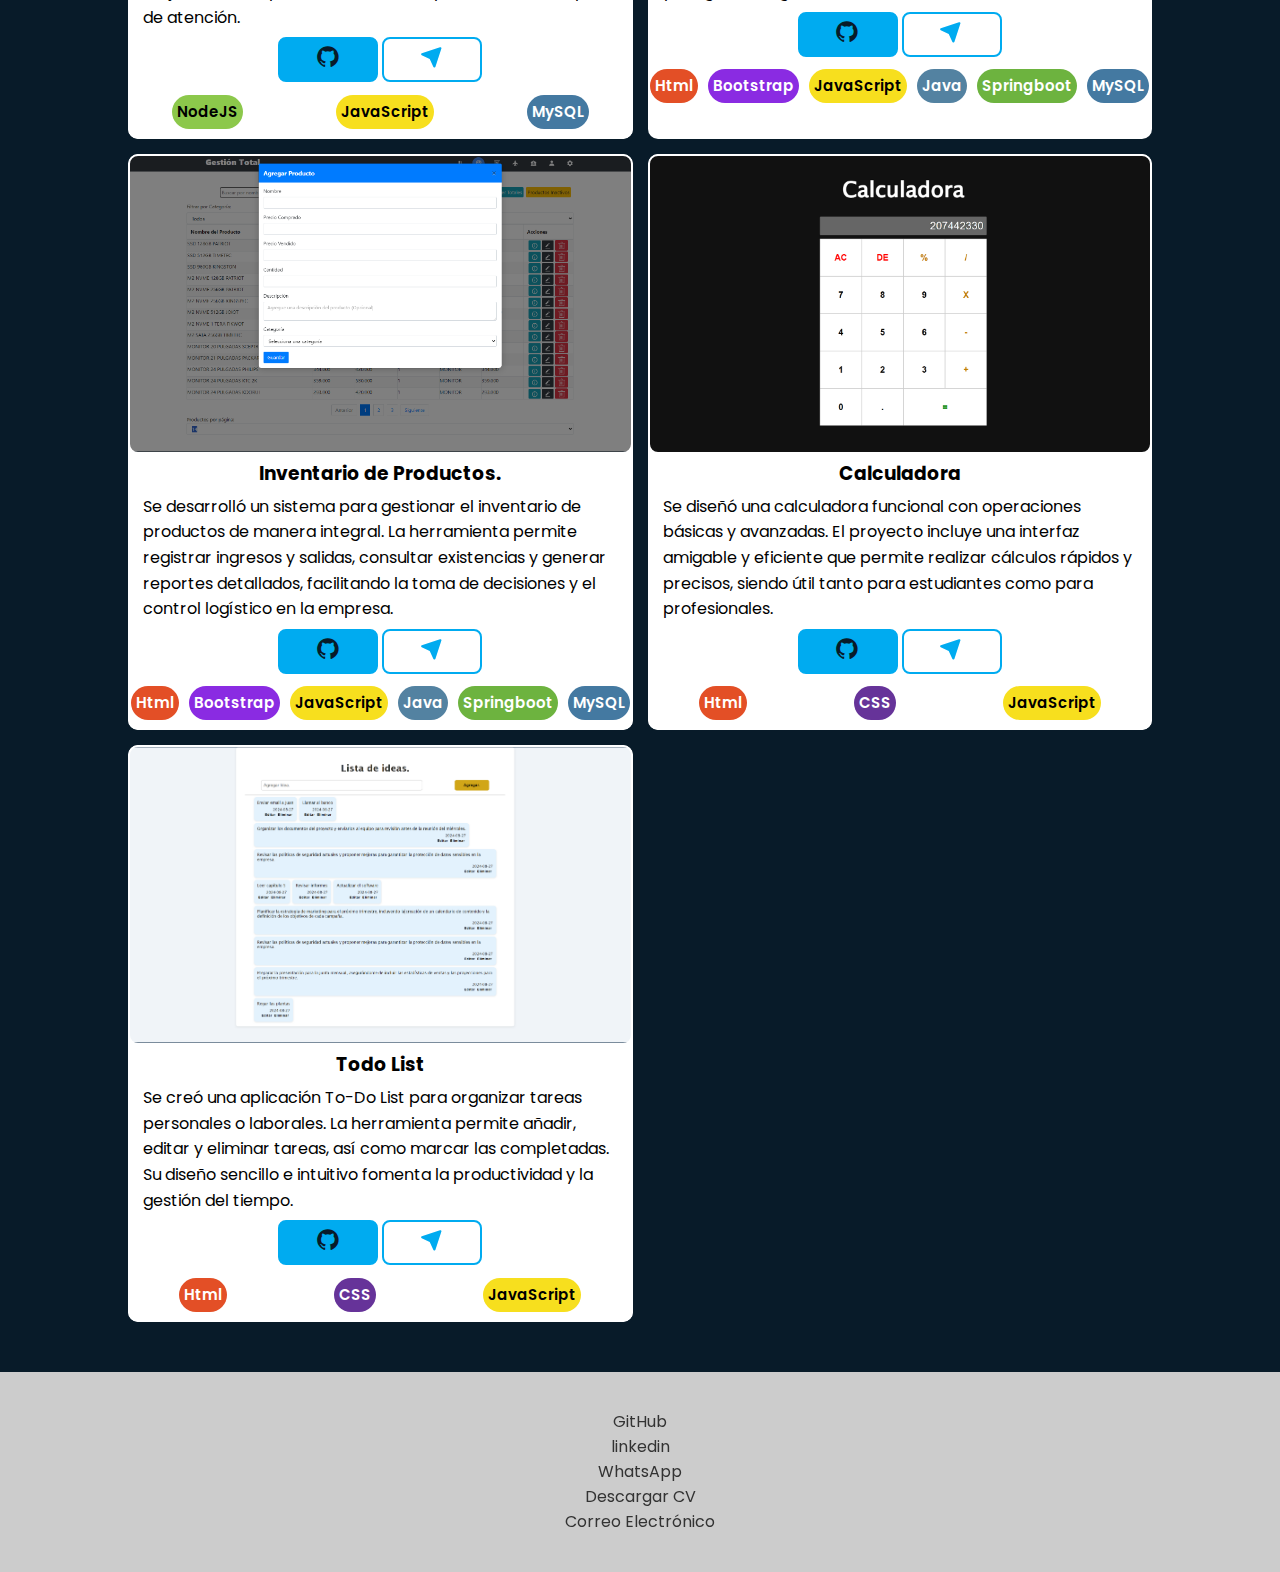
==== commit a9b1fb5e: "nueva hoja de vida" ====
--- a/index.html
+++ b/index.html
@@ -44,7 +44,7 @@
         <a href="#" class="logo">Esteban.</a>
         <nav class="navbar">
             <a href="#" class="active">Inicio</a>
-            <a href="documents/Esteban Trujillo Hoja de Vida.pdf" download="CV_Esteban_Trujillo">Descargar CV</a>
+            <a href="documents/Esteban Trujillo Hoja de Vida.pdf" download="Esteban Trujillo Hoja de Vida">Descargar CV</a>
             <a href="#" class="contacto-abrir-modal">Contacto</a>
         </nav>
     </header>
@@ -61,7 +61,7 @@
             <p id="mensajesHome">
             </p>
             <div class="btn-box">
-                <a href="documents/Esteban Trujillo Hoja de Vida.pdf" download="CV_Esteban_Trujillo">Descargar CV</a>
+                <a href="documents/Esteban Trujillo Hoja de Vida.pdf" download="Esteban Trujillo Hoja de Vida">Descargar CV</a>
                 <a href="#" id="abrirContacto">Contacto</a>
             </div>
 
@@ -577,7 +577,7 @@
         <a href="https://github.com/EstebanAdso" target="_blank" rel="noopener noreferrer">GitHub</a>
         <a href="https://www.linkedin.com/in/esteban-trujillo-6240172a1/" target="_blank">linkedin</a>
         <a href="https://wa.me/573187967822" target="_blank" rel="noopener noreferrer">WhatsApp</a>
-        <a href="documents/Esteban Trujillo Hoja de Vida.pdf" download="CV_Esteban_Trujillo">Descargar CV</a>
+        <a href="documents/Esteban Trujillo Hoja de Vida.pdf" download="Esteban Trujillo Hoja de Vida">Descargar CV</a>
         <a href="mailto:estebanadso@gmail.com" target="_blank" rel="noopener noreferrer">Correo Electrónico</a>
     </footer>
 
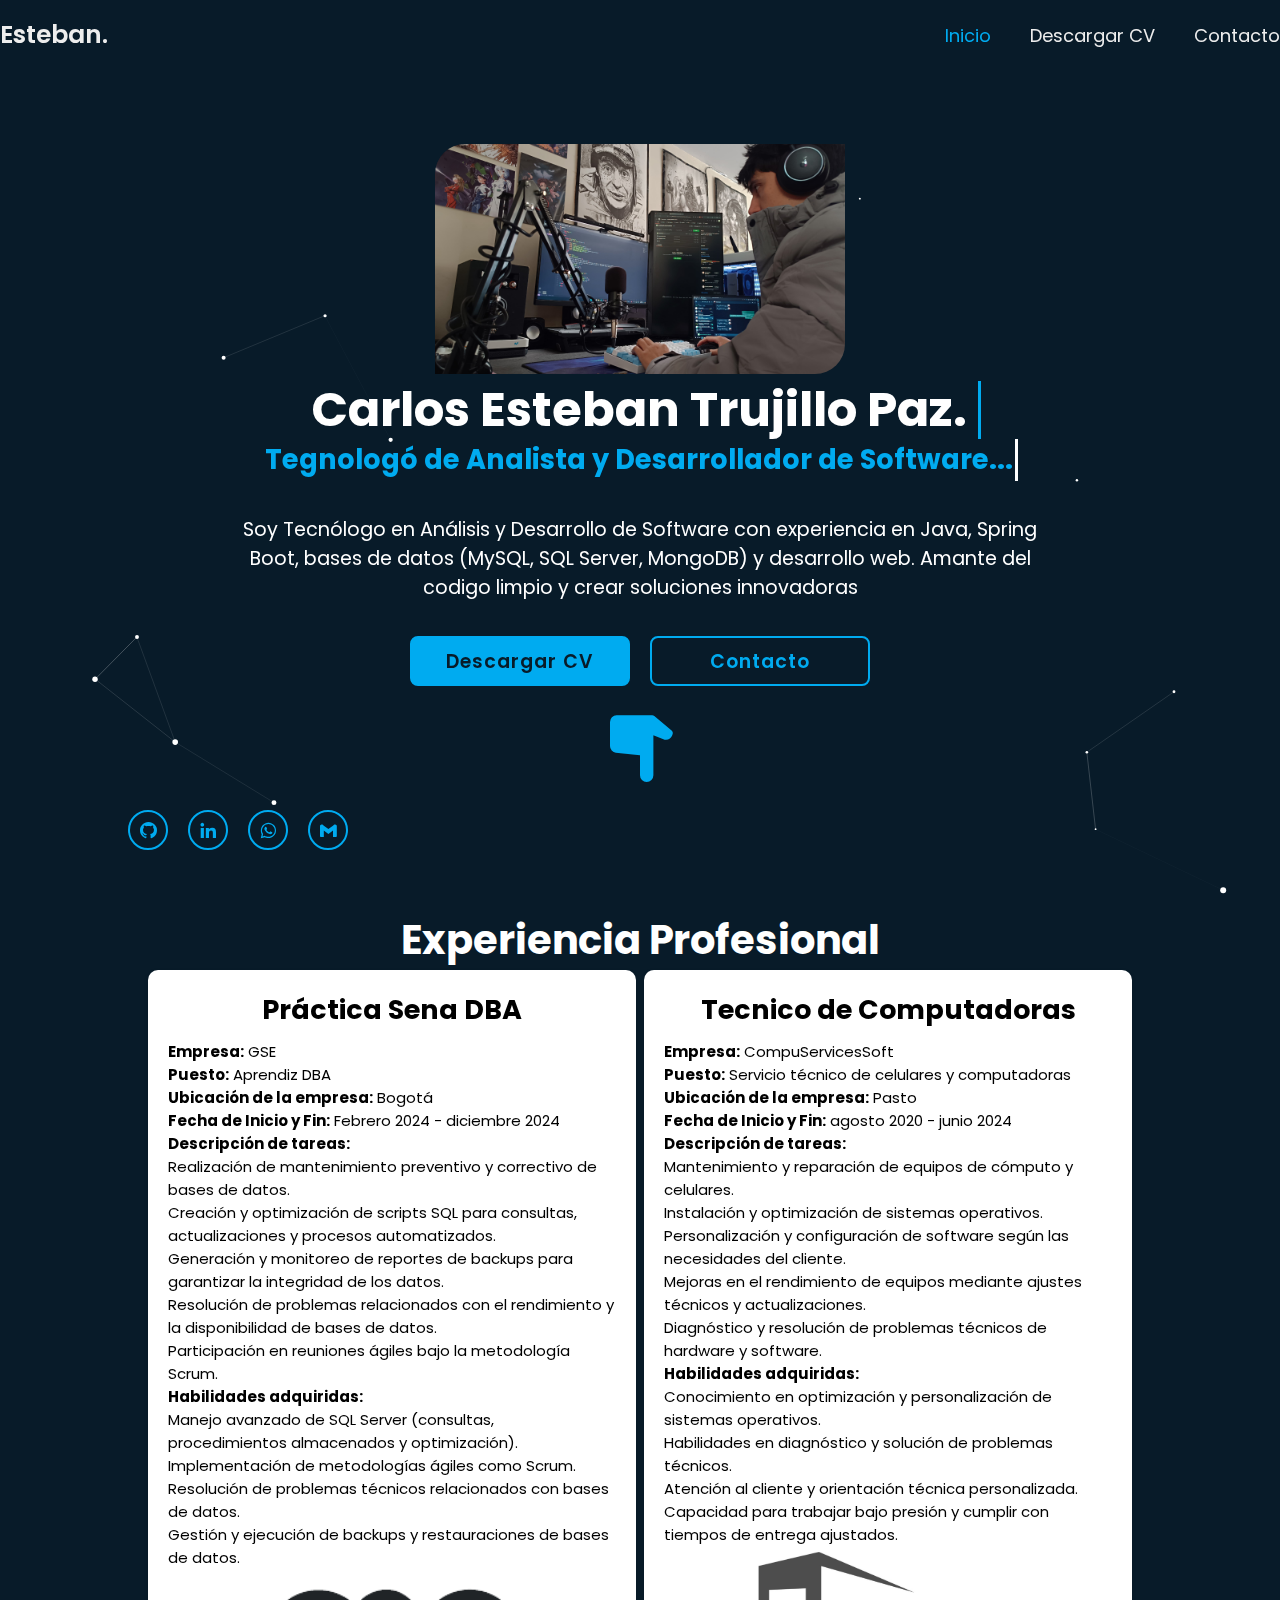
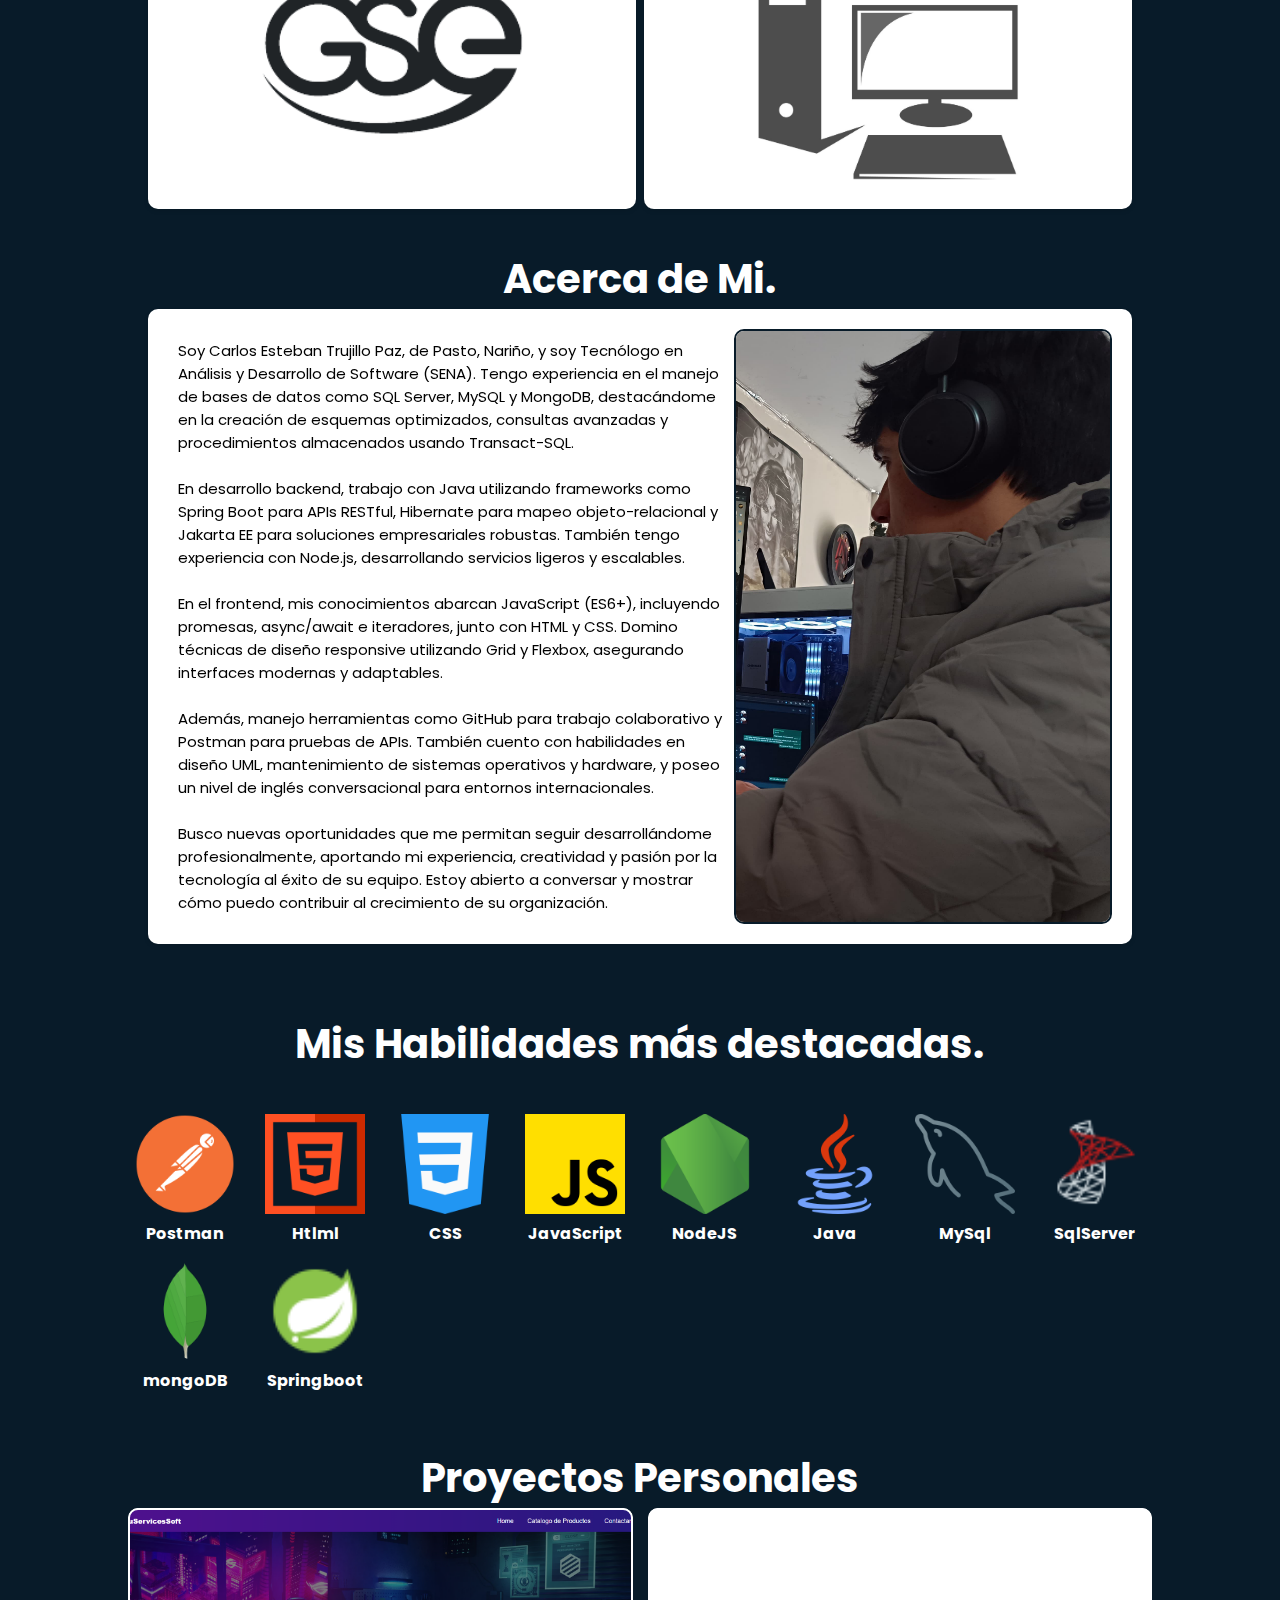
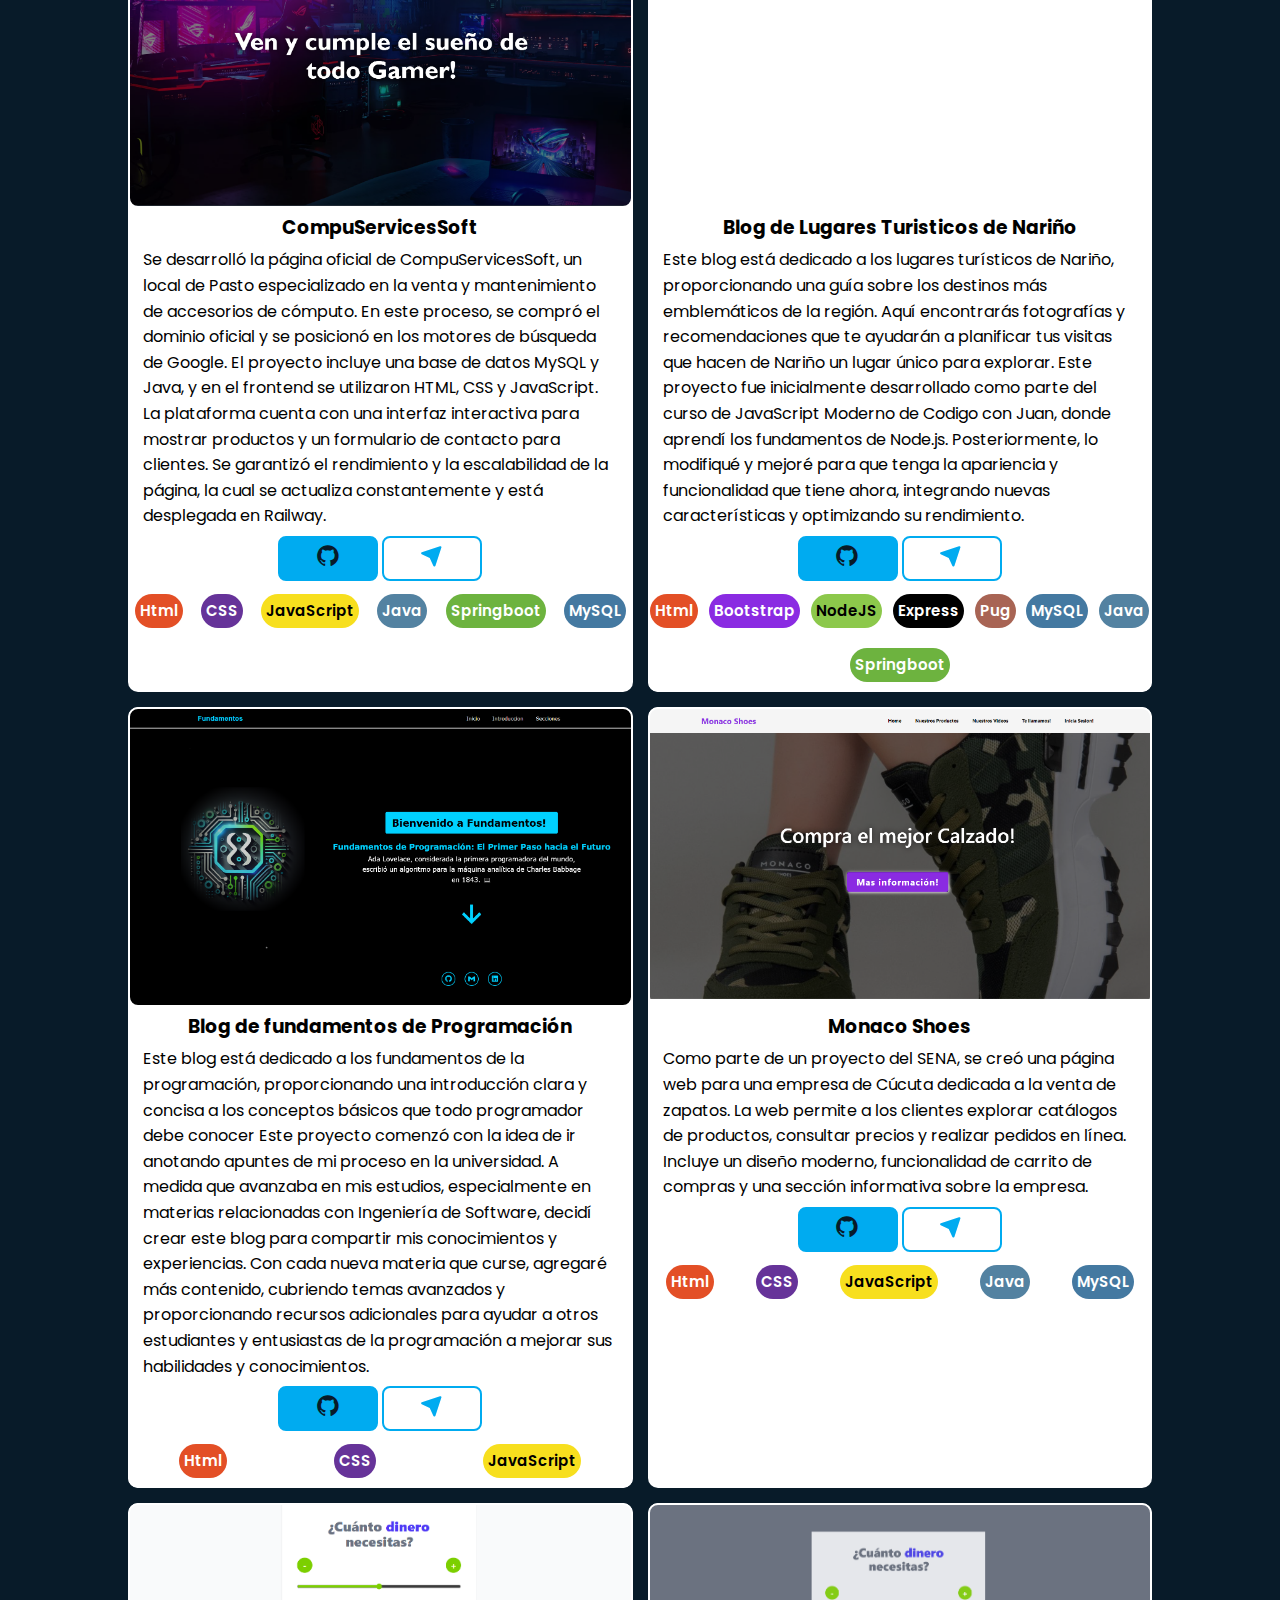
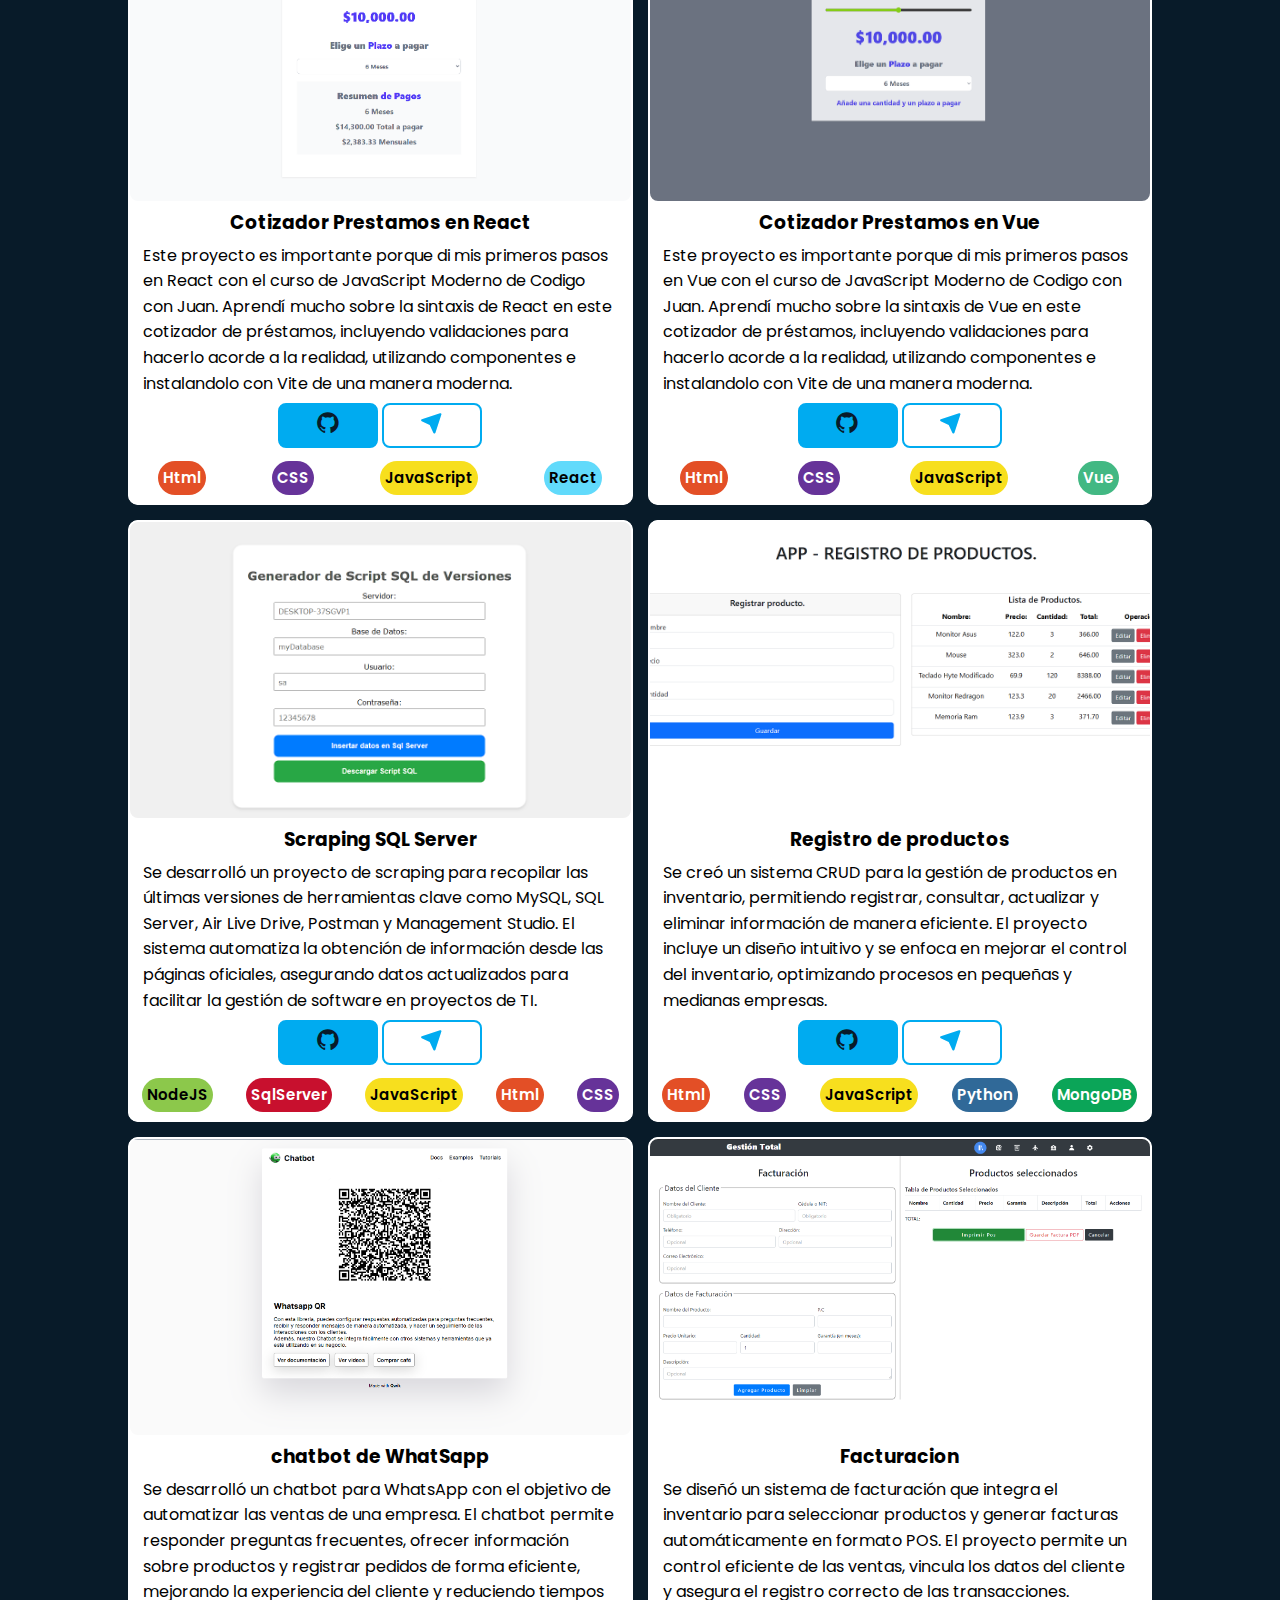
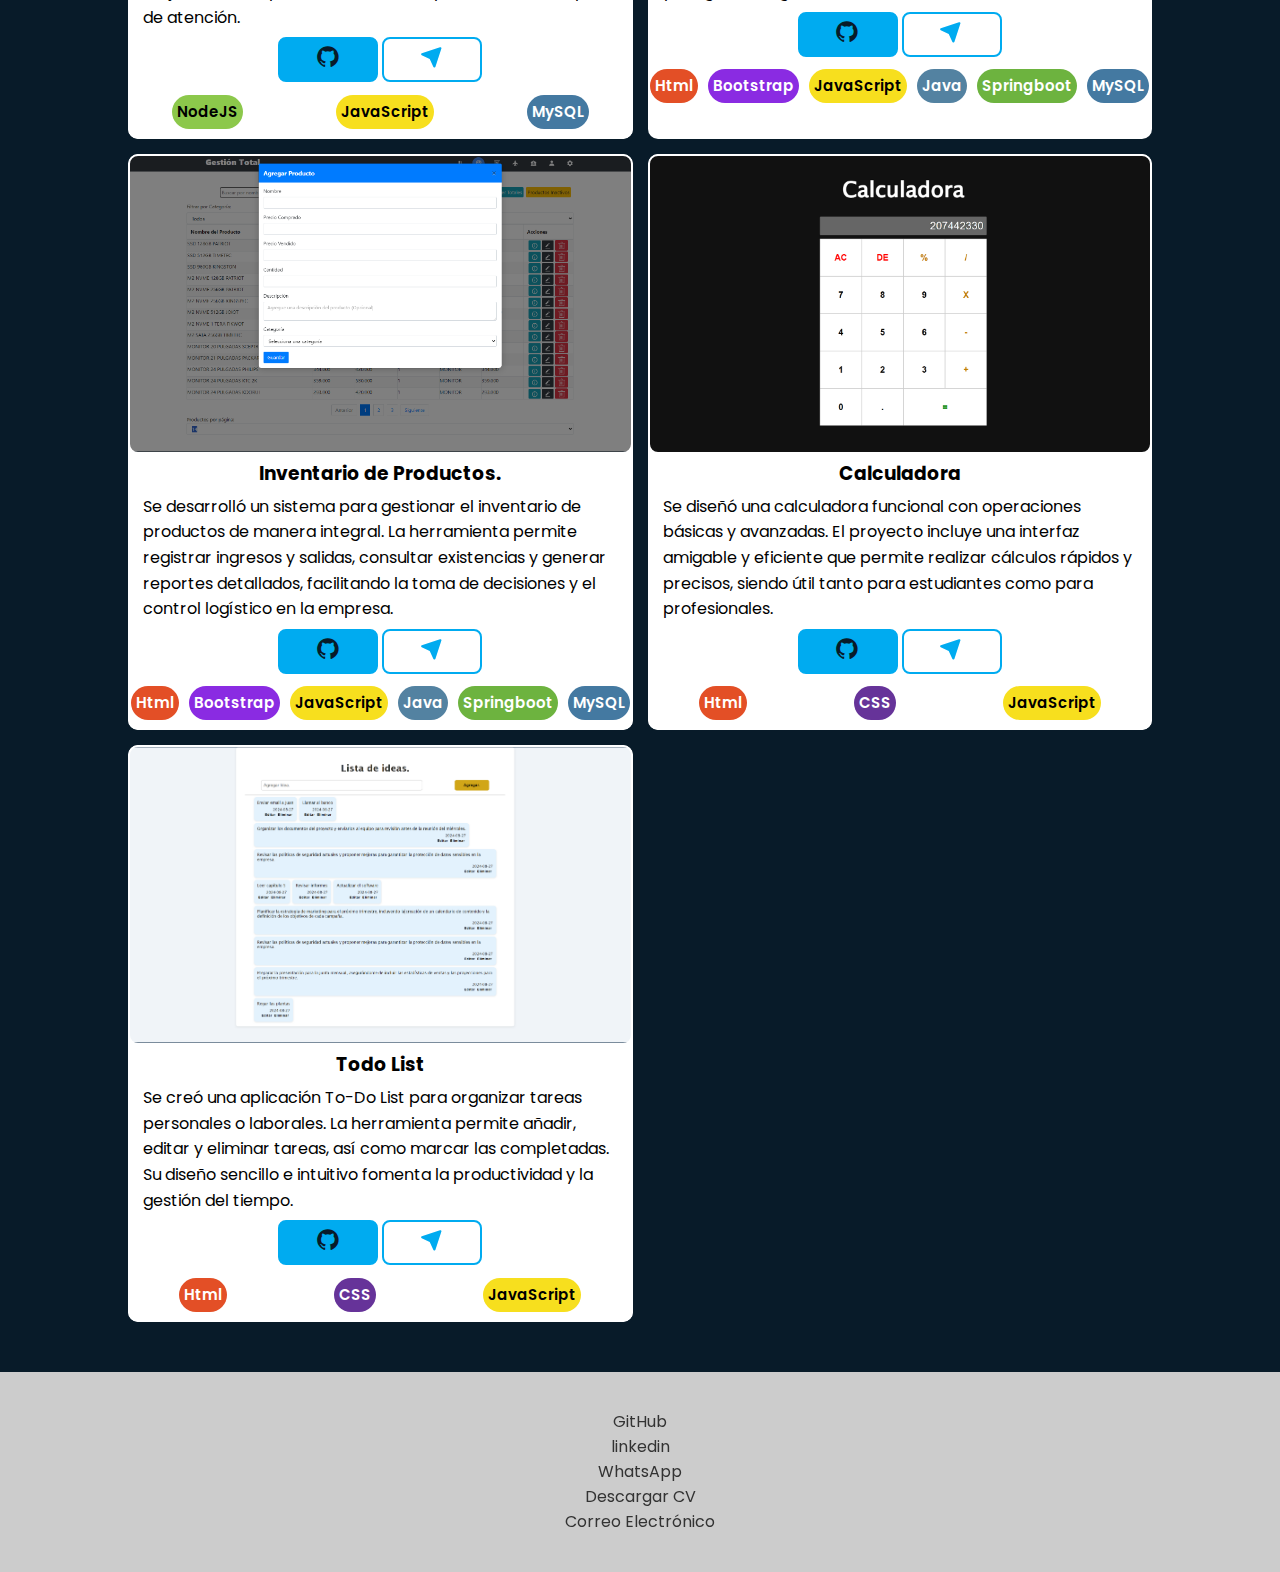
==== commit fbda630a: "cambio de imagen" ====
--- a/index.html
+++ b/index.html
@@ -54,7 +54,7 @@
     <div class="home">
         <div class="home-content">
             <div class="img">
-                <img src="img/perfil4.jpeg" alt="Foto Personal">
+                <img src="img/perfil5.jpeg" alt="Foto Personal">
             </div>
             <h1>Carlos Esteban Trujillo Paz.</h1>
             <h3>Tegnologó de Analista y Desarrollador de Software...</h3>
@@ -152,7 +152,7 @@
         <h2>Acerca de Mi.</h2>
         <div class="about-content">
             <div class="div1">
-                <img src="img/perfil1.jpeg" alt="imagen de Esteban Trujillo">
+                <img src="img/perfil4.jpeg" alt="imagen de Esteban Trujillo">
 
                 <p>
                     Soy Carlos Esteban Trujillo Paz, de Pasto, Nariño, y soy Tecnólogo en Análisis y Desarrollo de
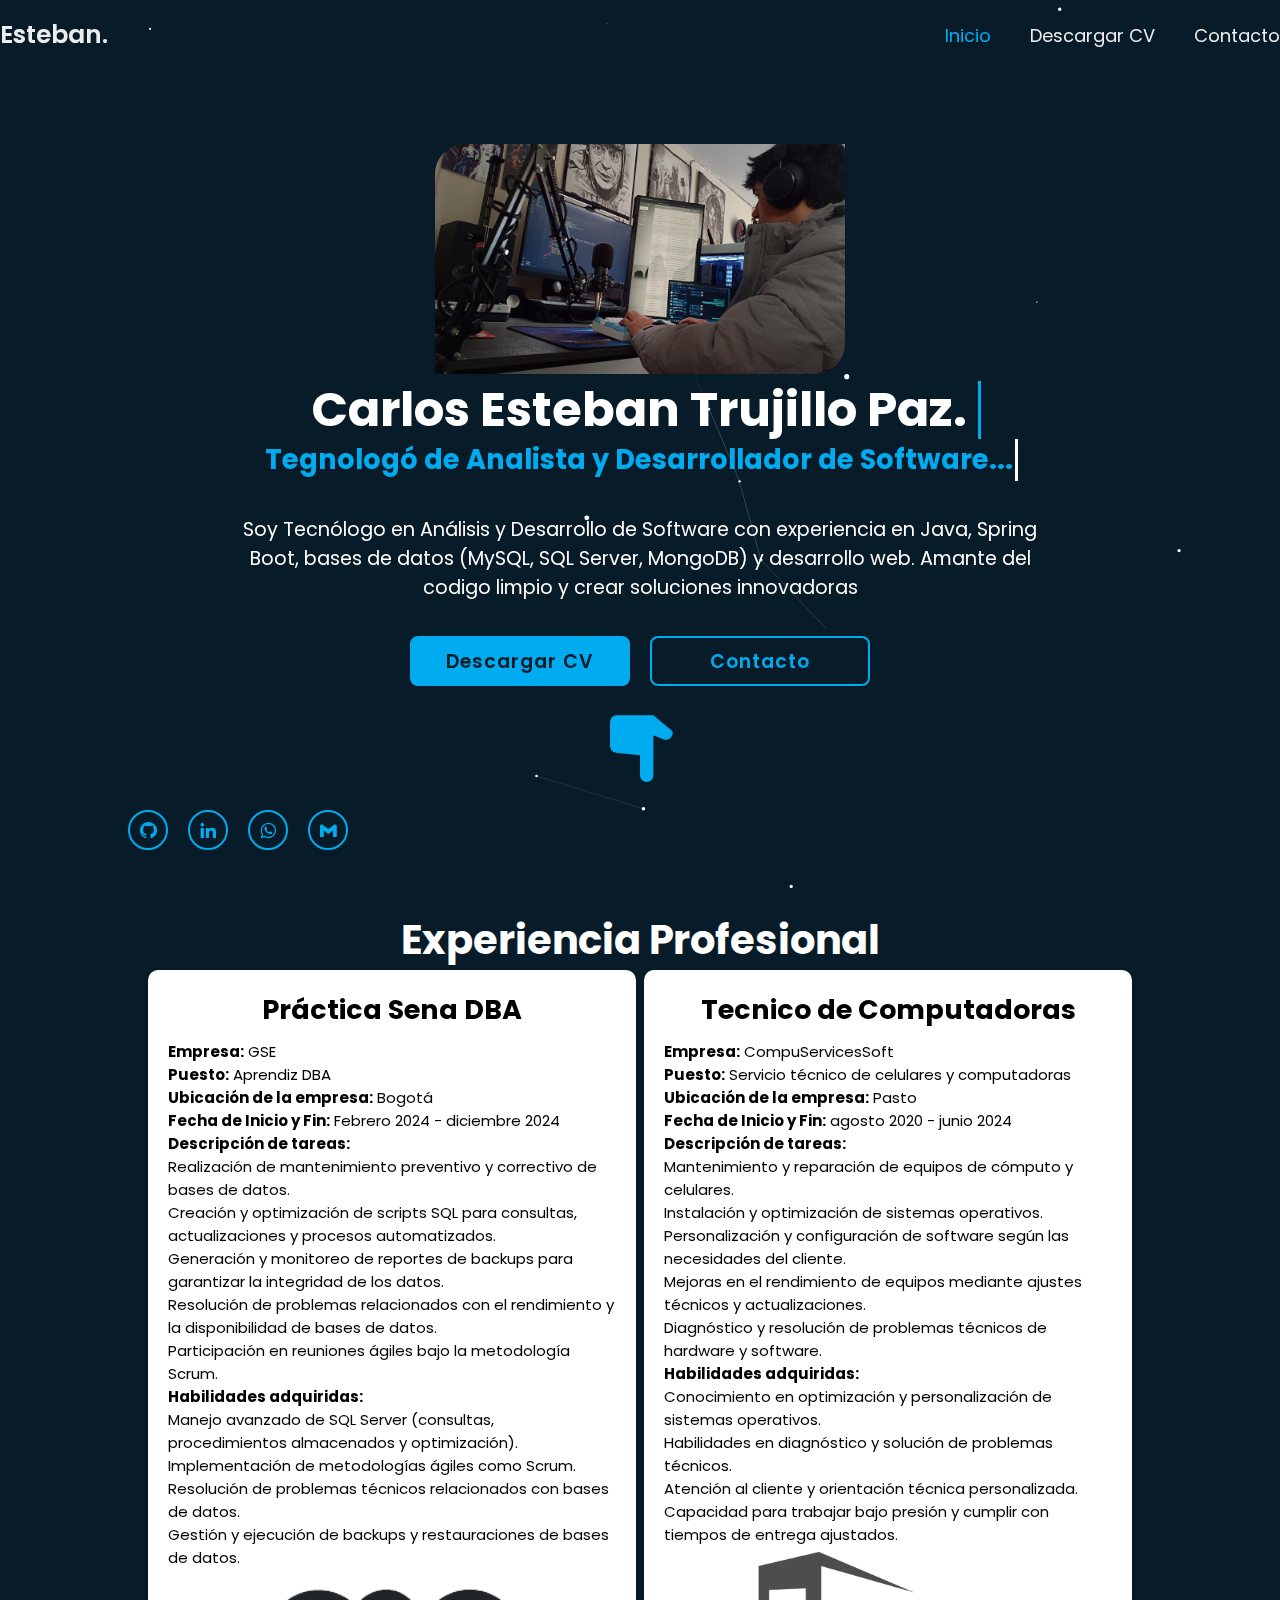
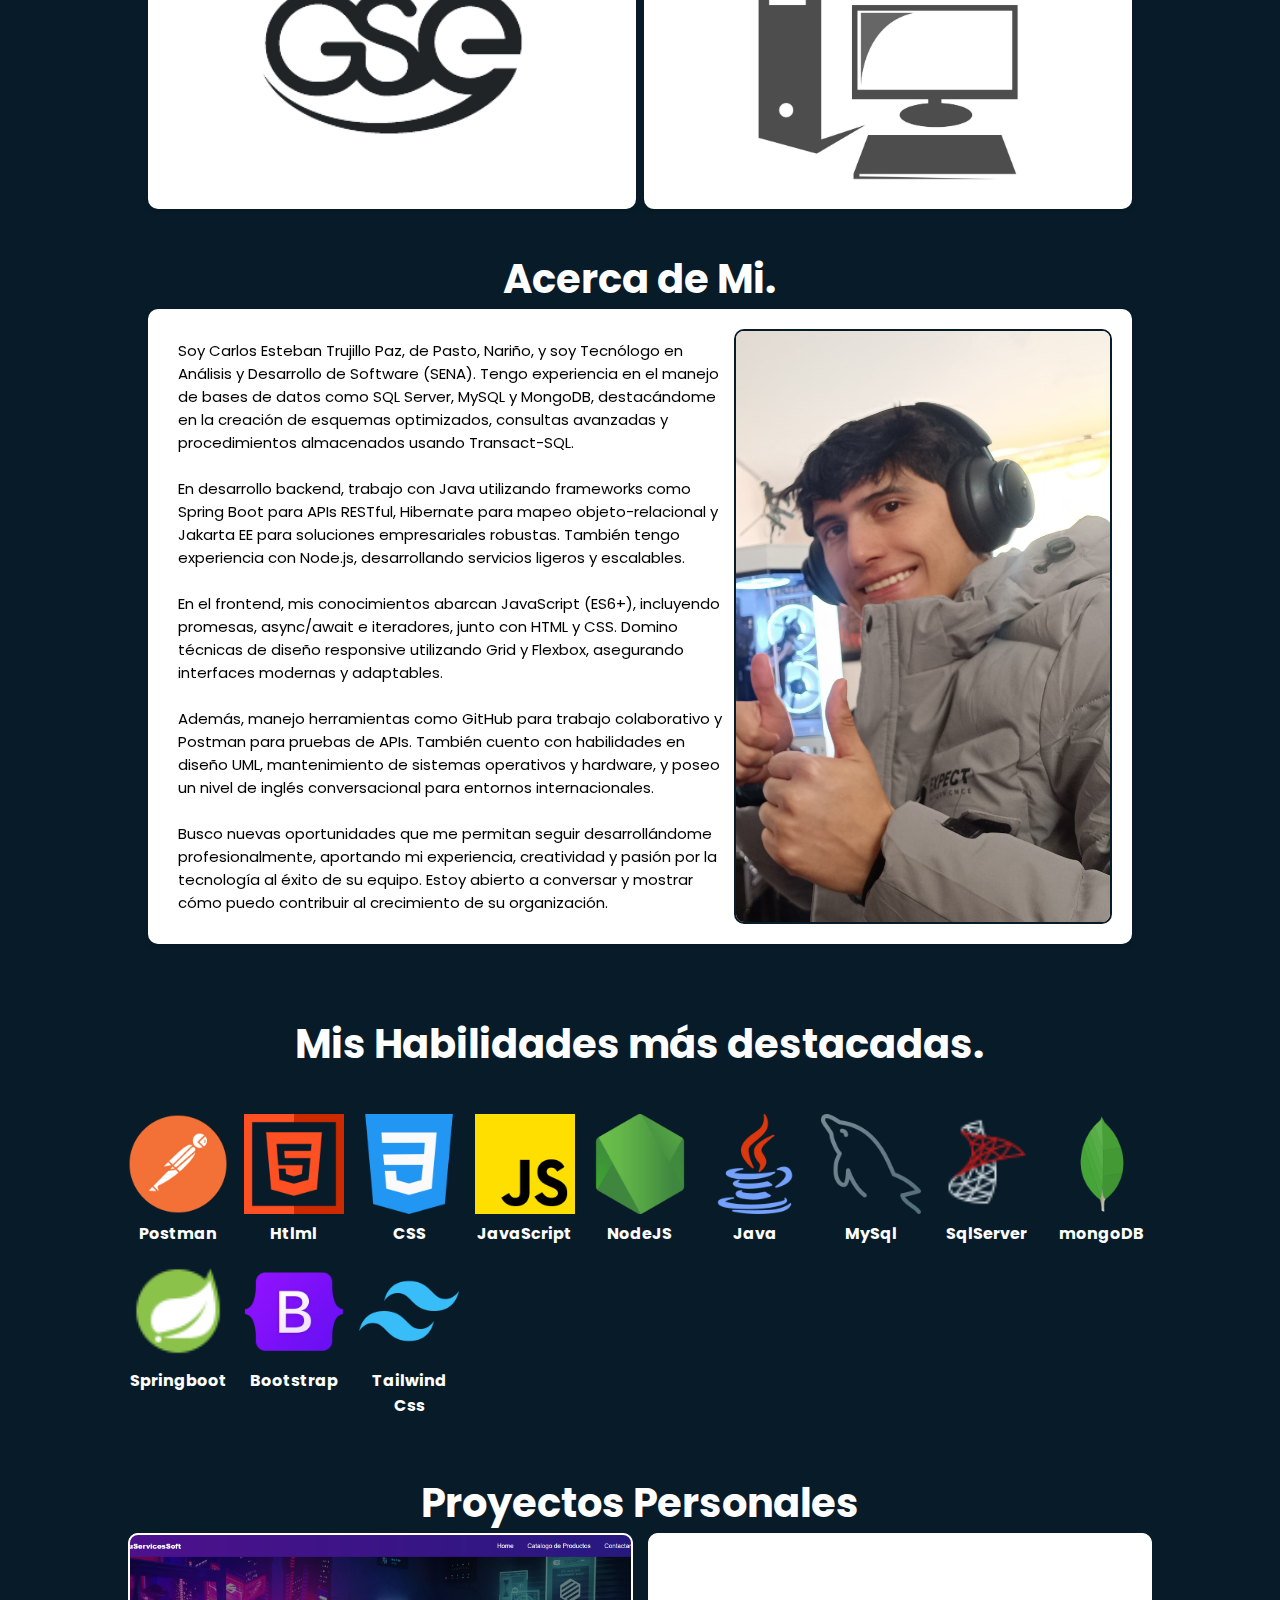
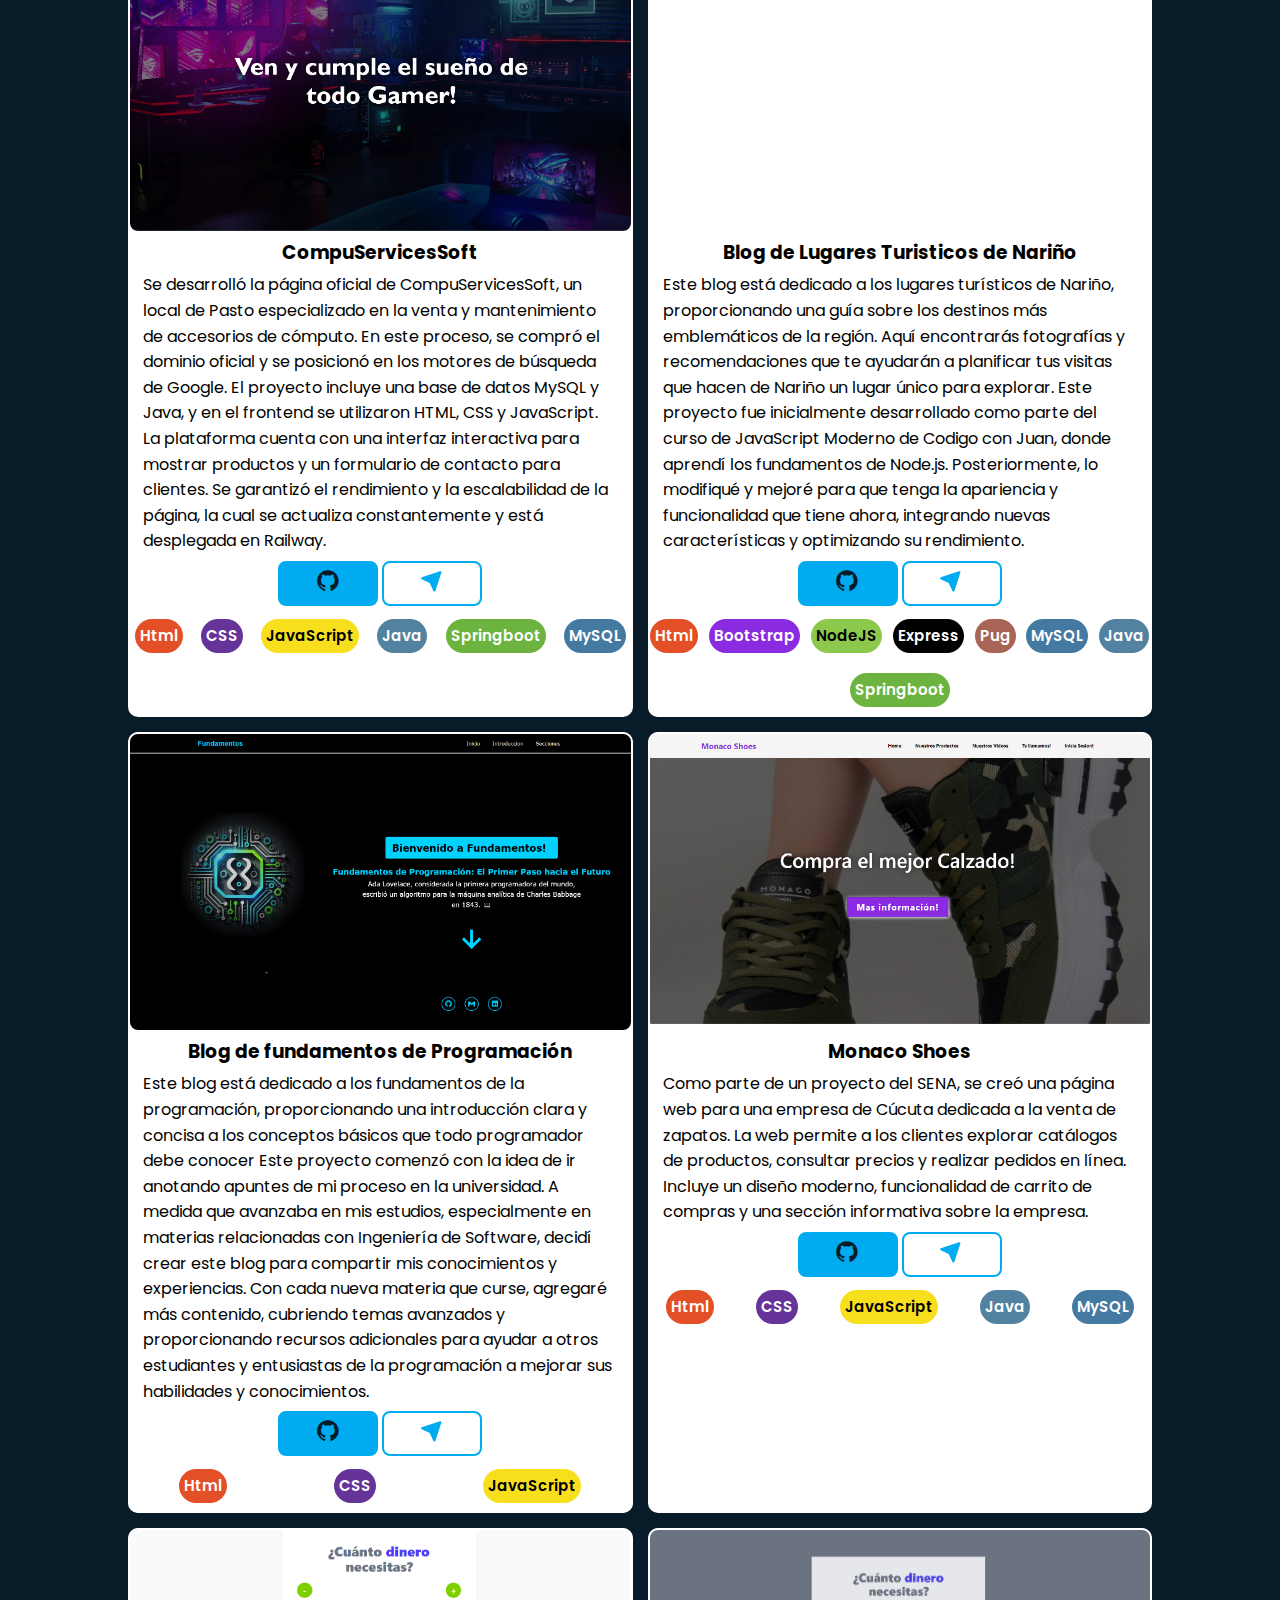
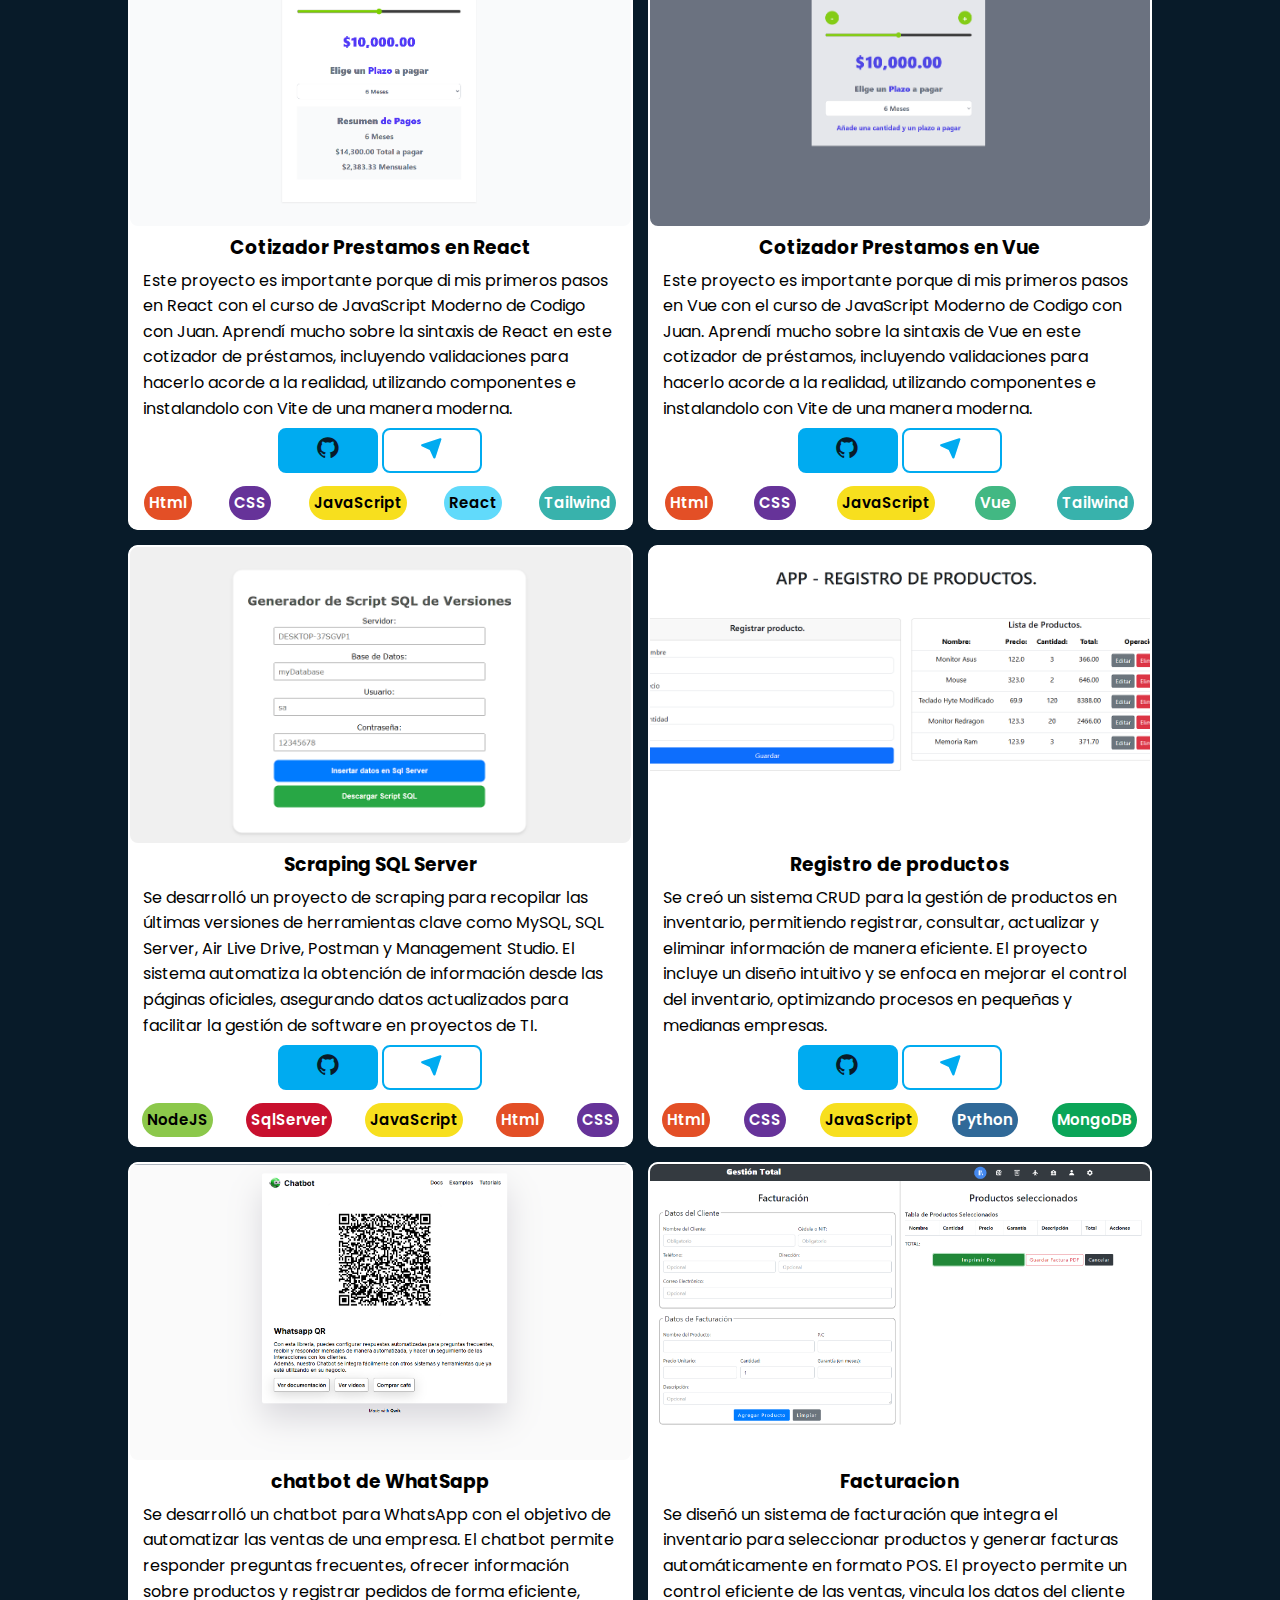
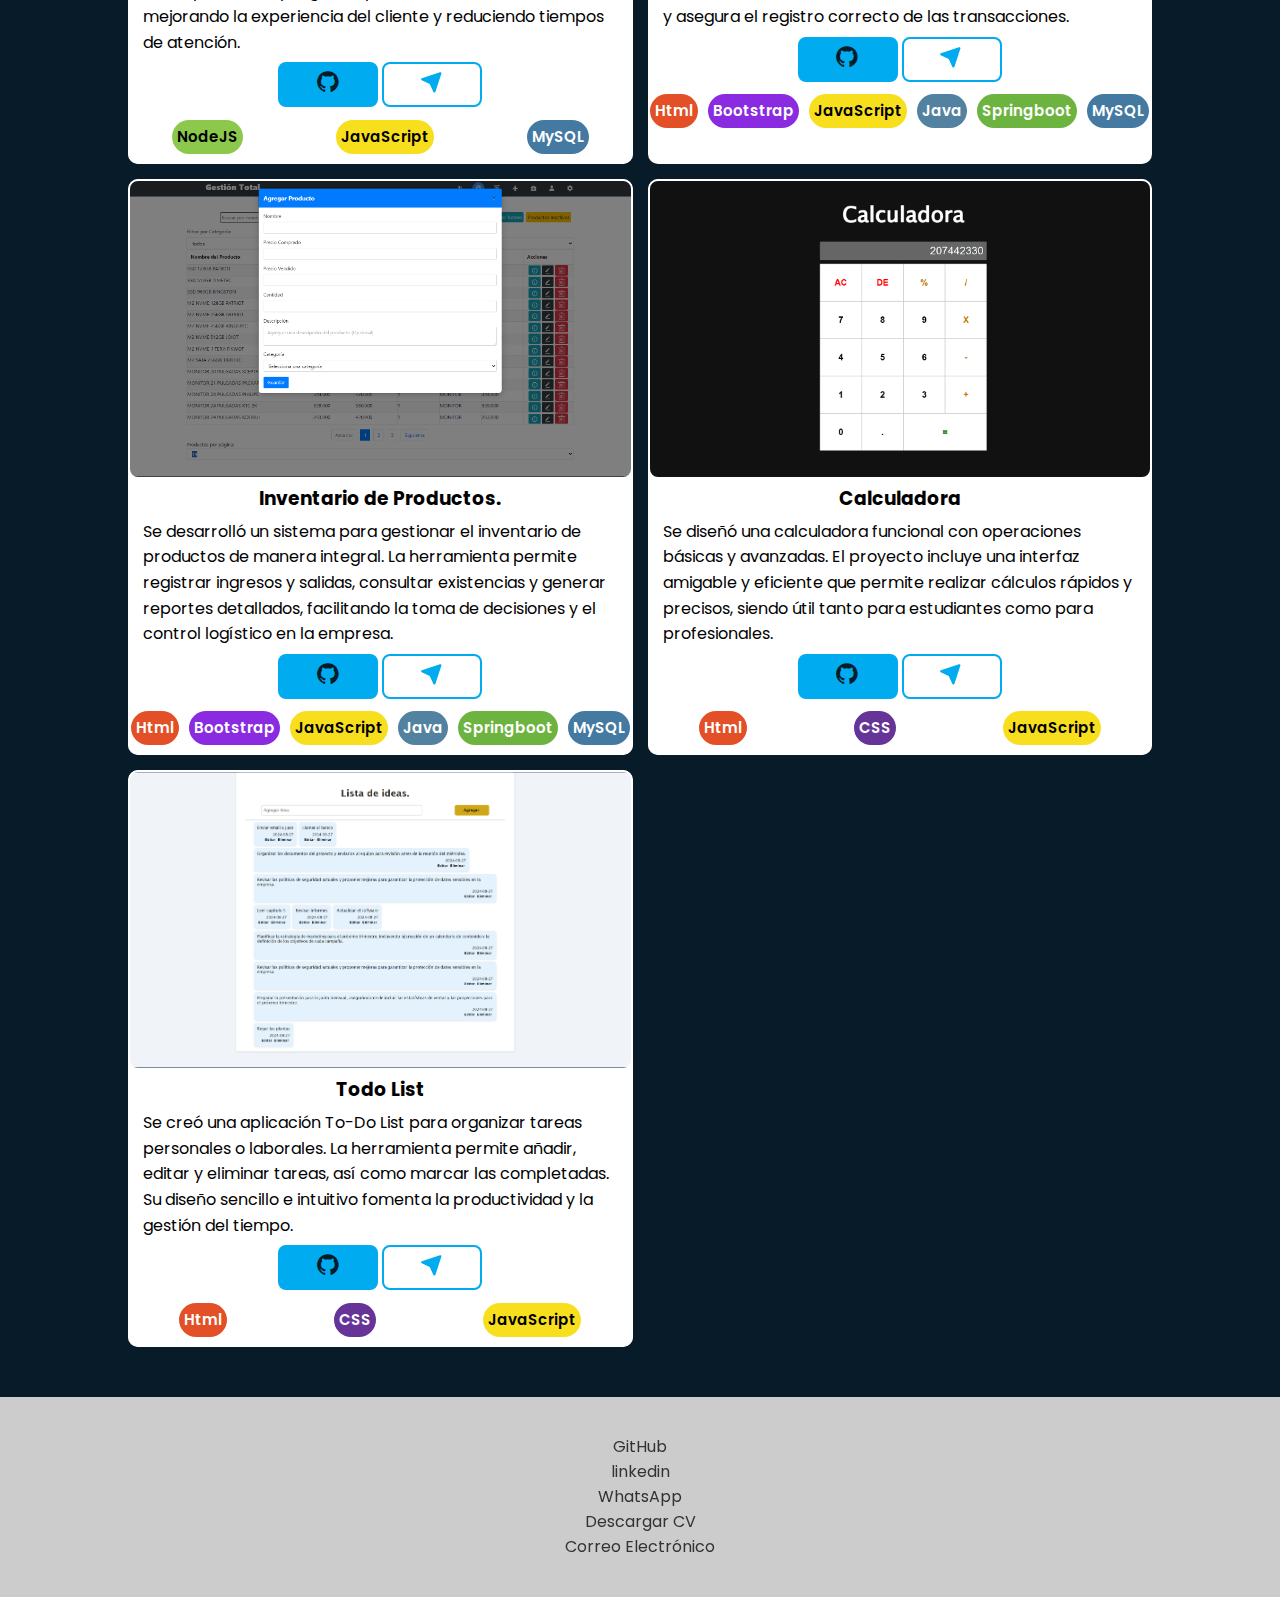
==== commit 786e93f5: "agregando nuevas skills" ====
--- a/index.html
+++ b/index.html
@@ -44,7 +44,7 @@
         <a href="#" class="logo">Esteban.</a>
         <nav class="navbar">
             <a href="#" class="active">Inicio</a>
-            <a href="documents/Esteban Trujillo Hoja de Vida.pdf" download="Esteban Trujillo Hoja de Vida">Descargar CV</a>
+            <a href="documents/Esteban Trujillo Hoja de Vida.pdf" download="CV_Esteban_Trujillo">Descargar CV</a>
             <a href="#" class="contacto-abrir-modal">Contacto</a>
         </nav>
     </header>
@@ -54,14 +54,14 @@
     <div class="home">
         <div class="home-content">
             <div class="img">
-                <img src="img/perfil5.jpeg" alt="Foto Personal">
+                <img src="img/perfil4.jpeg" alt="Foto Personal">
             </div>
             <h1>Carlos Esteban Trujillo Paz.</h1>
             <h3>Tegnologó de Analista y Desarrollador de Software...</h3>
             <p id="mensajesHome">
             </p>
             <div class="btn-box">
-                <a href="documents/Esteban Trujillo Hoja de Vida.pdf" download="Esteban Trujillo Hoja de Vida">Descargar CV</a>
+                <a href="documents/Esteban Trujillo Hoja de Vida.pdf" download="CV_Esteban_Trujillo">Descargar CV</a>
                 <a href="#" id="abrirContacto">Contacto</a>
             </div>
 
@@ -152,7 +152,7 @@
         <h2>Acerca de Mi.</h2>
         <div class="about-content">
             <div class="div1">
-                <img src="img/perfil4.jpeg" alt="imagen de Esteban Trujillo">
+                <img src="img/perfil1.jpeg" alt="imagen de Esteban Trujillo">
 
                 <p>
                     Soy Carlos Esteban Trujillo Paz, de Pasto, Nariño, y soy Tecnólogo en Análisis y Desarrollo de
@@ -196,6 +196,7 @@
                 <img src="img/lenguajes/css-3.png" alt="imagen de css">
                 <h4>CSS</h4>
             </div>
+
             <div class="div4">
                 <img src="img/lenguajes/js.png" alt="imagen de javascript">
                 <h4>JavaScript</h4>
@@ -223,6 +224,14 @@
             <div class="div10">
                 <img src="img/lenguajes/springboot.png" alt="imagen de Springboot">
                 <h4>Springboot</h4>
+            </div>
+            <div class="div11">
+                <img src="img/lenguajes/bootstrap.png" alt="imagen de mongoDB">
+                <h4>Bootstrap</h4>
+            </div>
+            <div class="div12">
+                <img src="img/lenguajes/tailwind.png" alt="imagen de Springboot">
+                <h4>Tailwind Css</h4>
             </div>
         </div>
     </div>
@@ -367,6 +376,7 @@
                         <li class="css">CSS</li>
                         <li class="js">JavaScript</li>
                         <li class="react">React</li>
+                        <li class="tailwind">Tailwind</li>
                     </ul>
                 </div>
             </div>
@@ -389,6 +399,7 @@
                         <li class="css">CSS</li>
                         <li class="js">JavaScript</li>
                         <li class="vue">Vue</li>
+                        <li class="tailwind">Tailwind</li>
                     </ul>
                 </div>
             </div>
@@ -577,7 +588,7 @@
         <a href="https://github.com/EstebanAdso" target="_blank" rel="noopener noreferrer">GitHub</a>
         <a href="https://www.linkedin.com/in/esteban-trujillo-6240172a1/" target="_blank">linkedin</a>
         <a href="https://wa.me/573187967822" target="_blank" rel="noopener noreferrer">WhatsApp</a>
-        <a href="documents/Esteban Trujillo Hoja de Vida.pdf" download="Esteban Trujillo Hoja de Vida">Descargar CV</a>
+        <a href="documents/Esteban Trujillo Hoja de Vida.pdf" download="CV_Esteban_Trujillo">Descargar CV</a>
         <a href="mailto:estebanadso@gmail.com" target="_blank" rel="noopener noreferrer">Correo Electrónico</a>
     </footer>
 
--- a/css/style.css
+++ b/css/style.css
@@ -633,7 +633,7 @@
 
 .parent {
     display: grid;
-    grid-template-columns: repeat(auto-fit, minmax(110px, 1fr)); 
+    grid-template-columns: repeat(auto-fit, minmax(100px, 1fr)); 
     gap: 15px;
     height: auto;
     margin-top: 40px;
@@ -765,6 +765,11 @@
 }
 .parent2 .bootstrap{
     background-color: blueviolet;
+    color: white;
+}
+
+.parent2 .tailwind {
+    background-color: #38b2ac;
     color: white;
 }
 
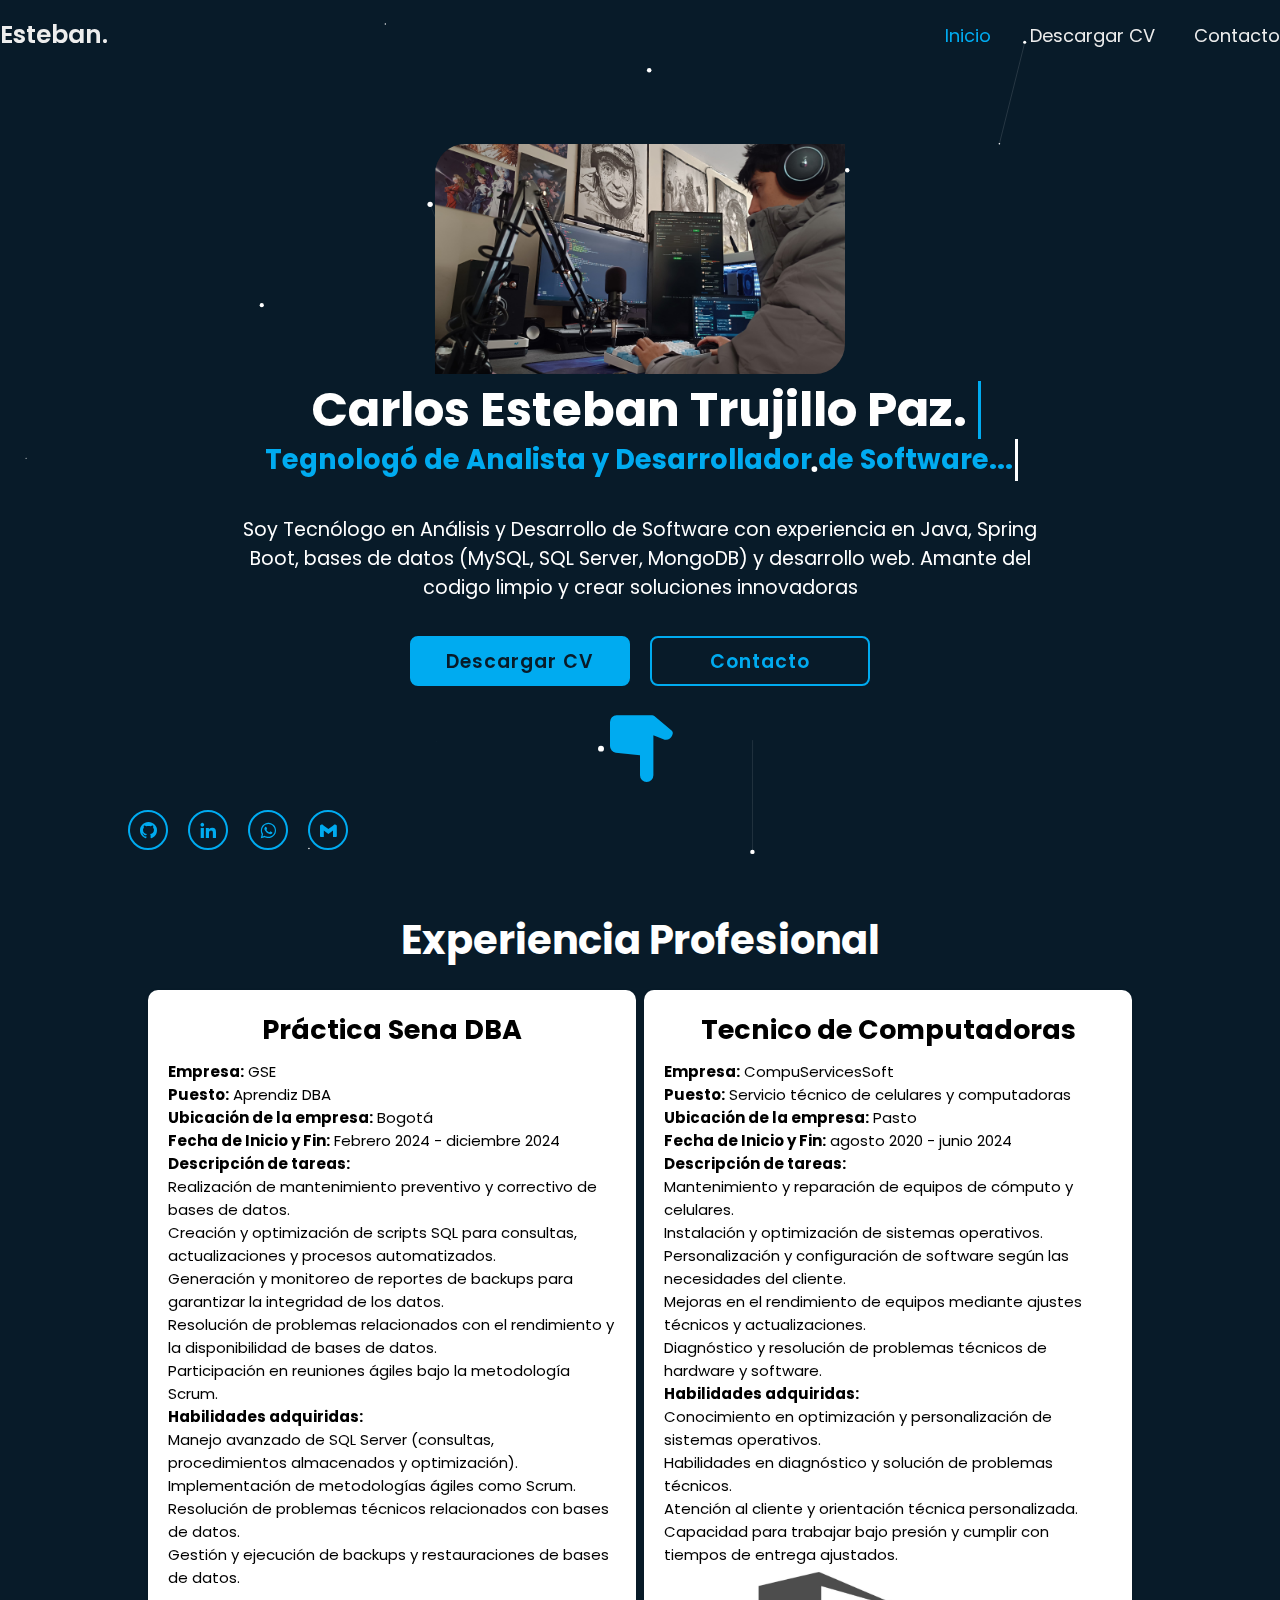
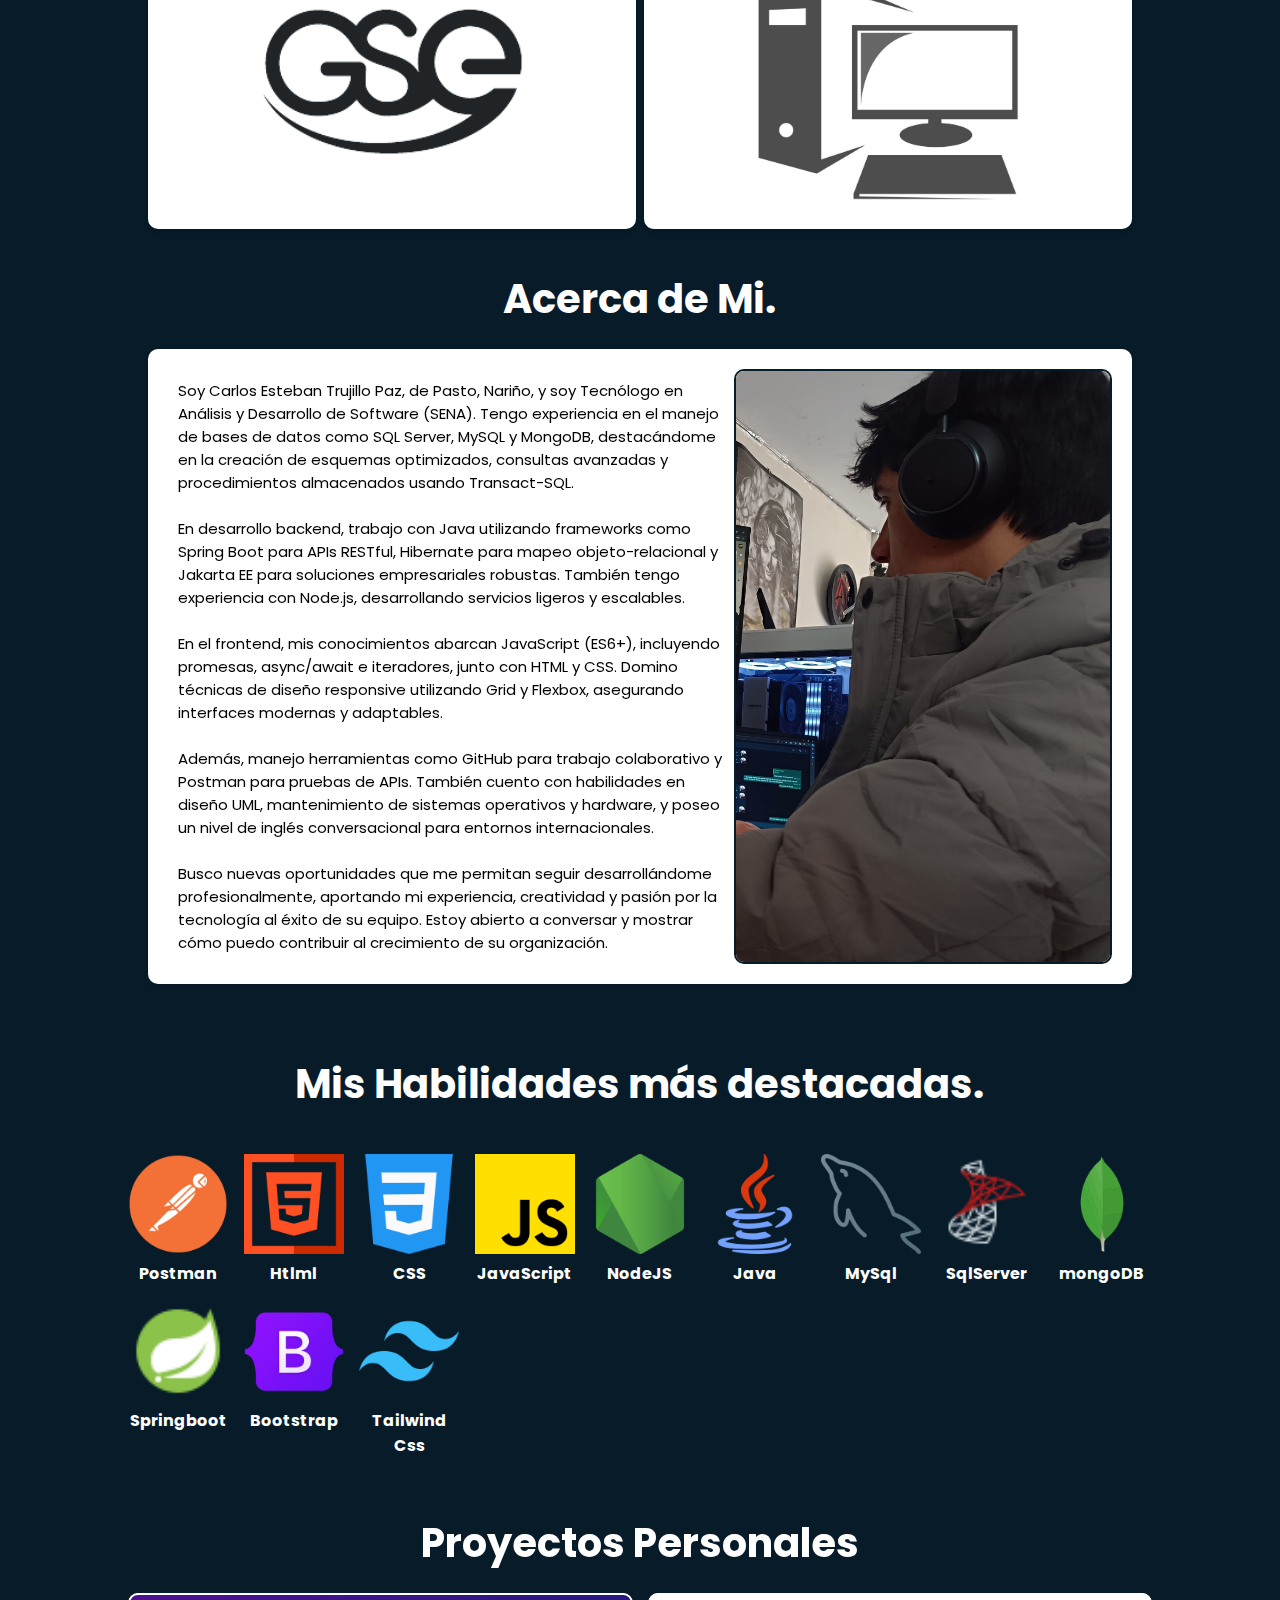
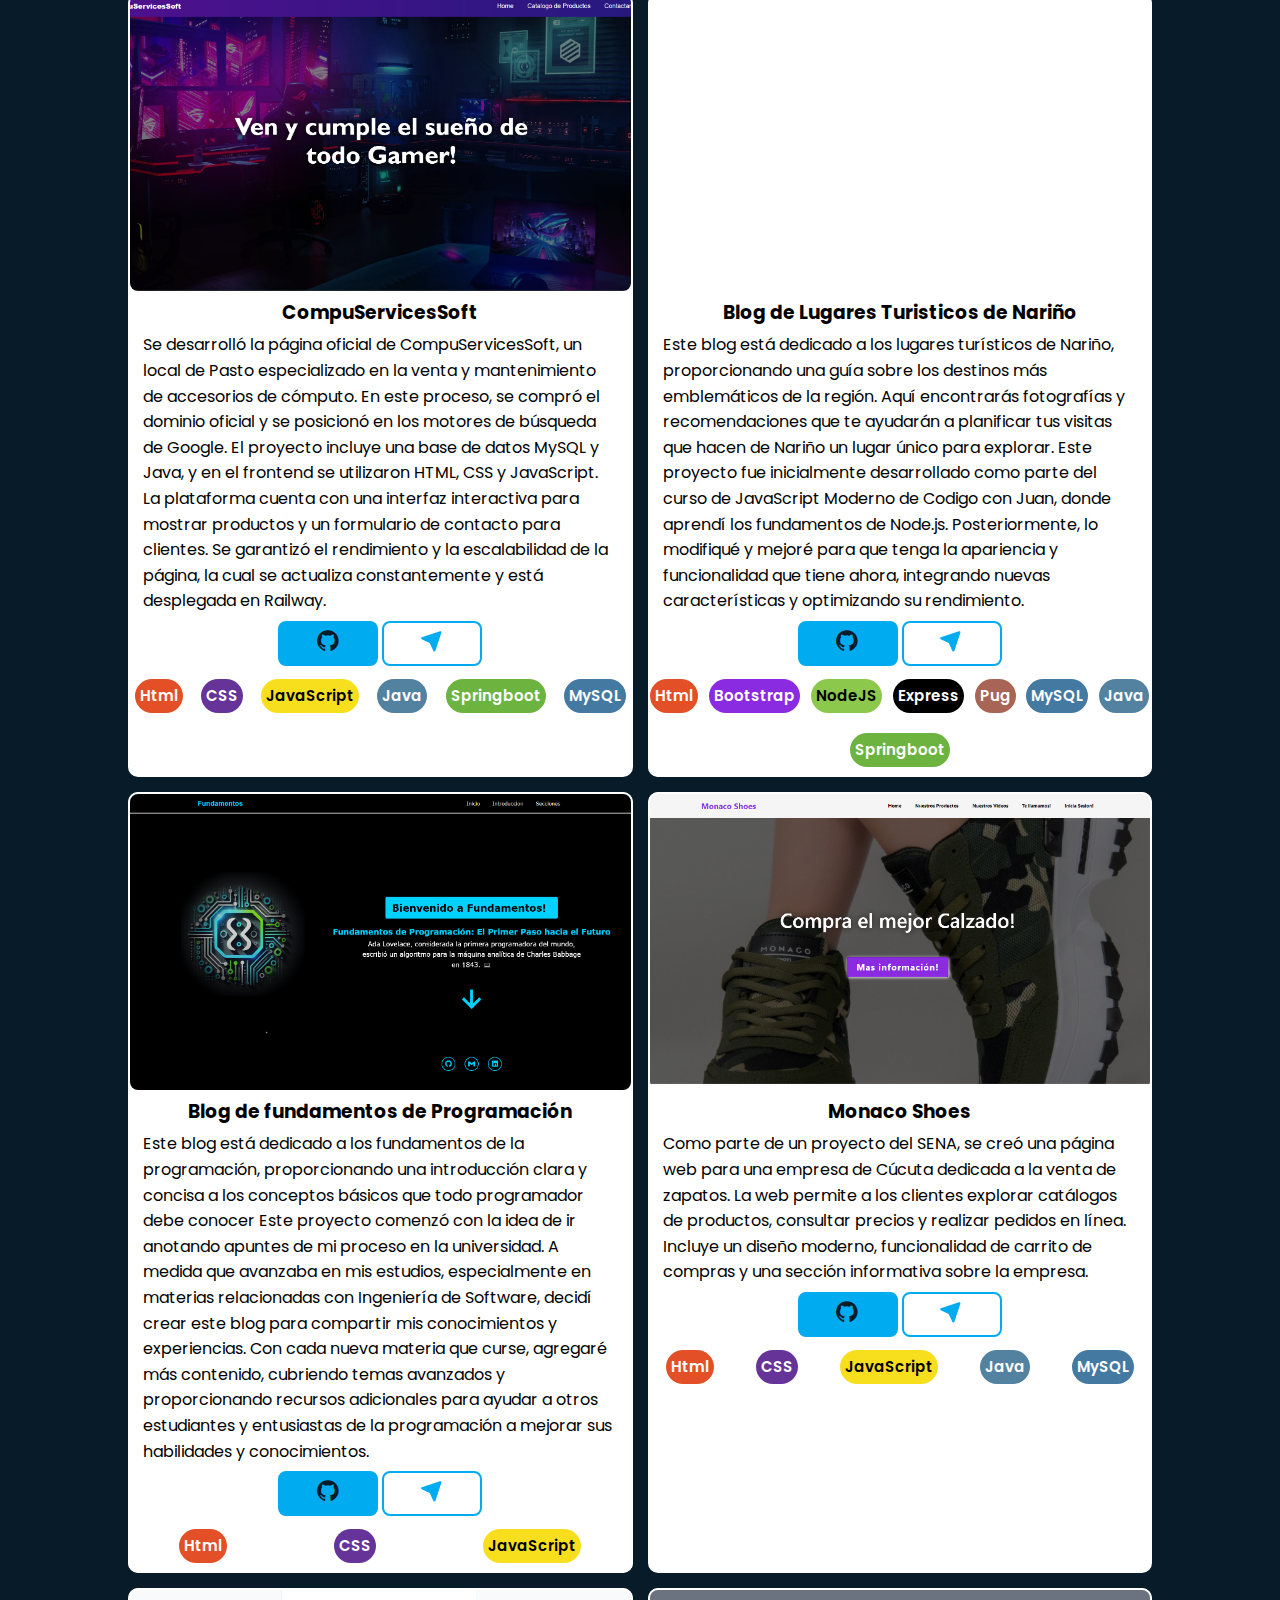
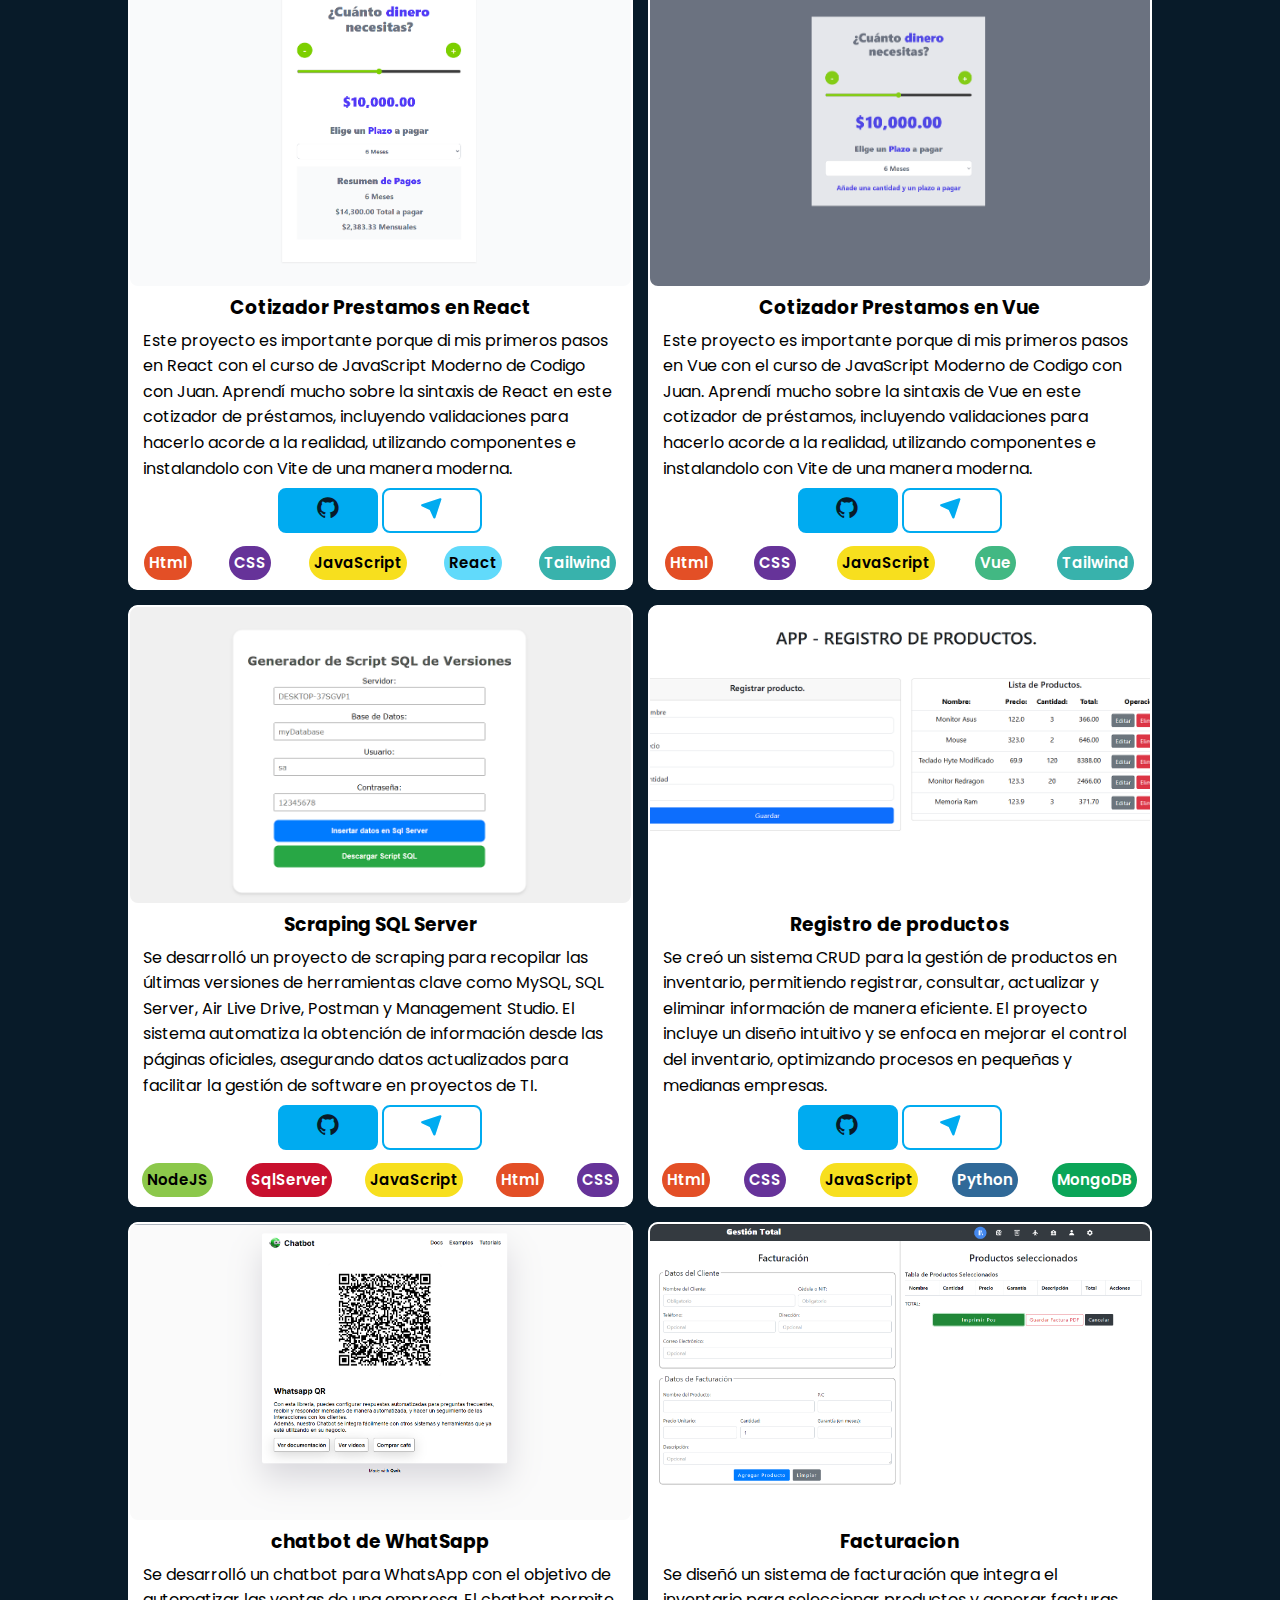
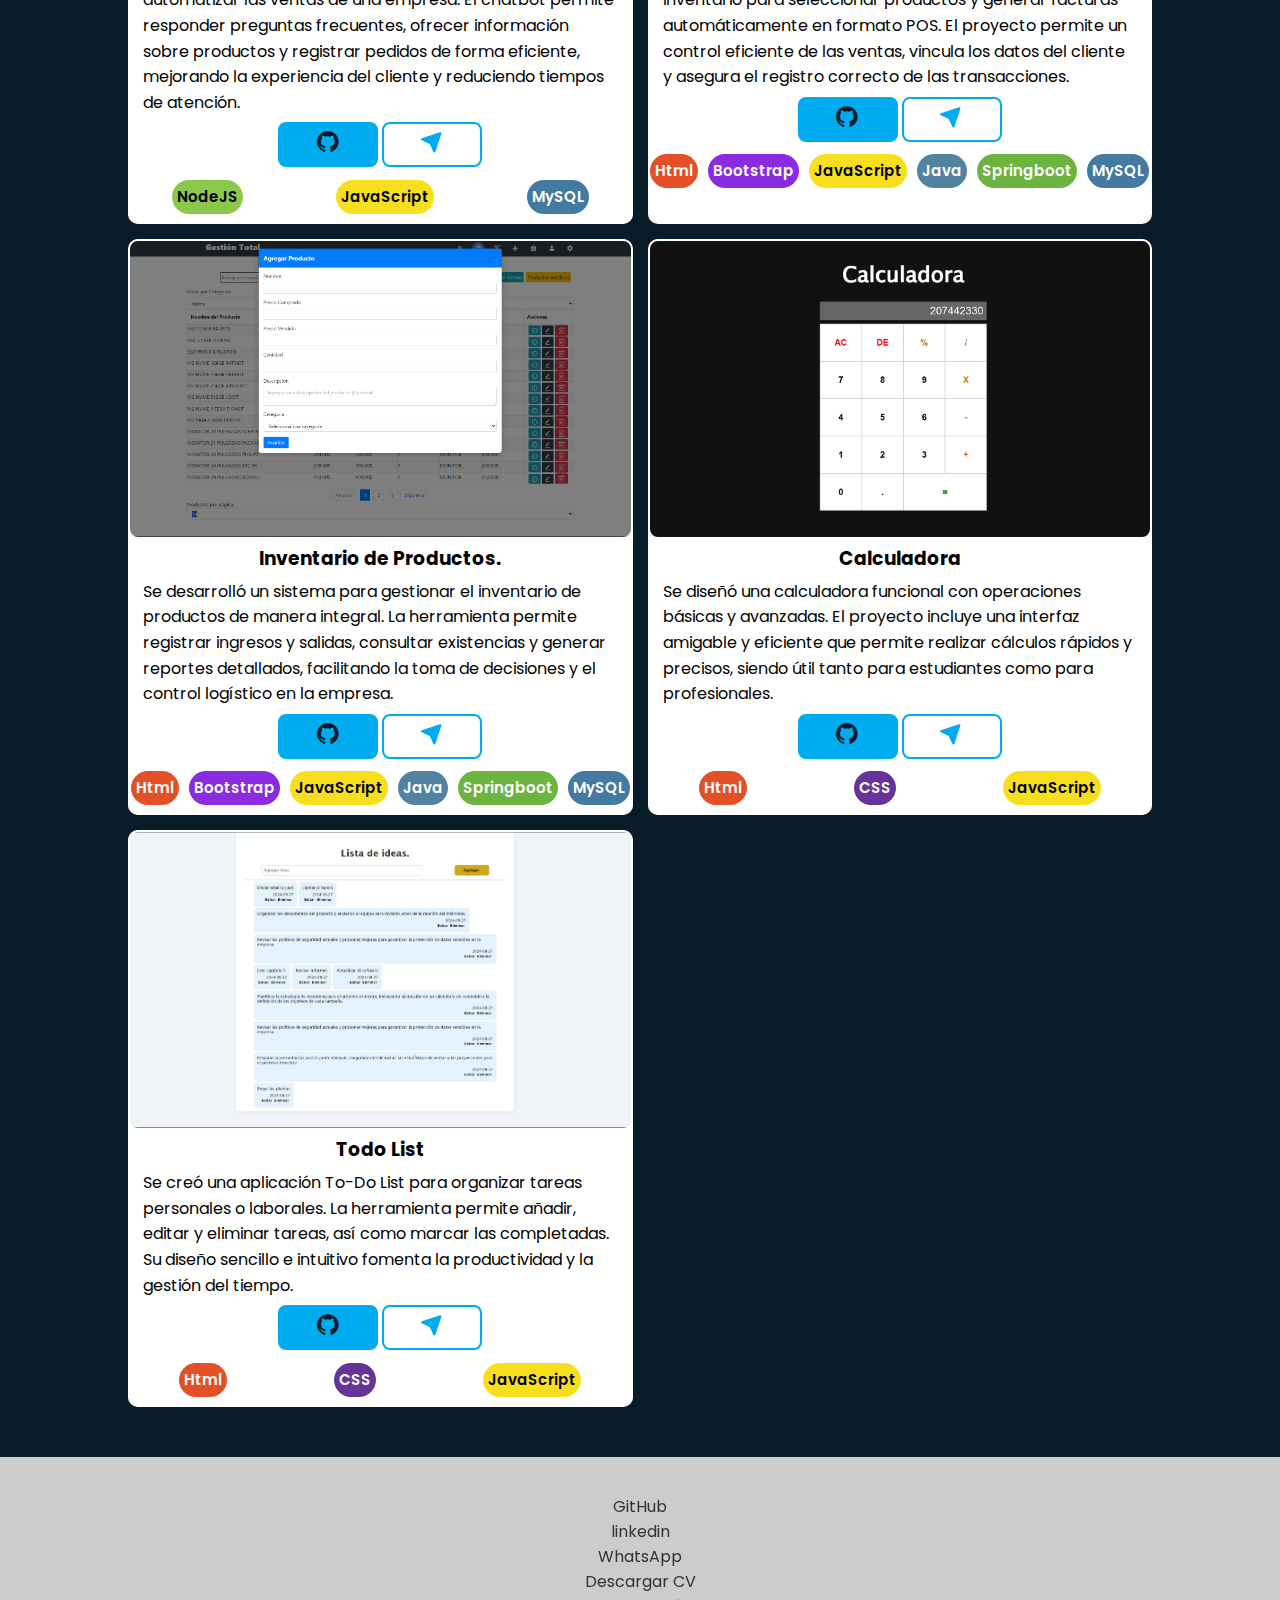
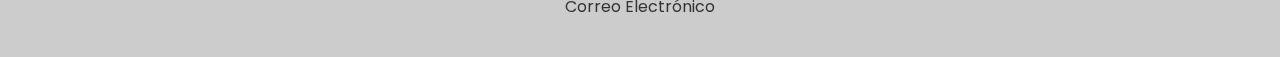
==== commit 8cbc31cf: "agregando nuevas skills" ====
--- a/index.html
+++ b/index.html
@@ -44,7 +44,7 @@
         <a href="#" class="logo">Esteban.</a>
         <nav class="navbar">
             <a href="#" class="active">Inicio</a>
-            <a href="documents/Esteban Trujillo Hoja de Vida.pdf" download="CV_Esteban_Trujillo">Descargar CV</a>
+            <a href="documents/Esteban Trujillo Hoja de Vida.pdf" download="Esteban Trujillo Hoja de Vida">Descargar CV</a>
             <a href="#" class="contacto-abrir-modal">Contacto</a>
         </nav>
     </header>
@@ -54,14 +54,14 @@
     <div class="home">
         <div class="home-content">
             <div class="img">
-                <img src="img/perfil4.jpeg" alt="Foto Personal">
+                <img src="img/perfil5.jpeg" alt="Foto Personal">
             </div>
             <h1>Carlos Esteban Trujillo Paz.</h1>
             <h3>Tegnologó de Analista y Desarrollador de Software...</h3>
             <p id="mensajesHome">
             </p>
             <div class="btn-box">
-                <a href="documents/Esteban Trujillo Hoja de Vida.pdf" download="CV_Esteban_Trujillo">Descargar CV</a>
+                <a href="documents/Esteban Trujillo Hoja de Vida.pdf" download="Esteban Trujillo Hoja de Vida">Descargar CV</a>
                 <a href="#" id="abrirContacto">Contacto</a>
             </div>
 
@@ -152,7 +152,7 @@
         <h2>Acerca de Mi.</h2>
         <div class="about-content">
             <div class="div1">
-                <img src="img/perfil1.jpeg" alt="imagen de Esteban Trujillo">
+                <img src="img/perfil4.jpeg" alt="imagen de Esteban Trujillo">
 
                 <p>
                     Soy Carlos Esteban Trujillo Paz, de Pasto, Nariño, y soy Tecnólogo en Análisis y Desarrollo de
@@ -588,7 +588,7 @@
         <a href="https://github.com/EstebanAdso" target="_blank" rel="noopener noreferrer">GitHub</a>
         <a href="https://www.linkedin.com/in/esteban-trujillo-6240172a1/" target="_blank">linkedin</a>
         <a href="https://wa.me/573187967822" target="_blank" rel="noopener noreferrer">WhatsApp</a>
-        <a href="documents/Esteban Trujillo Hoja de Vida.pdf" download="CV_Esteban_Trujillo">Descargar CV</a>
+        <a href="documents/Esteban Trujillo Hoja de Vida.pdf" download="Esteban Trujillo Hoja de Vida">Descargar CV</a>
         <a href="mailto:estebanadso@gmail.com" target="_blank" rel="noopener noreferrer">Correo Electrónico</a>
     </footer>
 
--- a/css/style.css
+++ b/css/style.css
@@ -438,6 +438,7 @@
     animation: aparecer both;
     animation-timeline: view(); 
     animation-range: cover 10% cover 80%; 
+    margin-bottom: 20px;
 }
 
 
@@ -469,10 +470,10 @@
 
 .experiencia-content .div1,
 .experiencia-content .div2,
-.experiencia-content .div3 {
+#about .div1 {
     flex: 1;
     flex-grow: 4;
-    min-width: 350px; 
+    min-width: 380px; 
     flex-wrap: wrap;
     animation: aparecer both;
     animation-timeline: view(); 
@@ -506,11 +507,46 @@
     .experiencia-content {
         flex-direction: column;
         align-items: center;
+        padding: 20px;
     }
     .experiencia-content > div {
         width: 100%;
     }
 }
+
+@media (max-width: 440px) {
+    .experiencia-content .div1,
+    .experiencia-content .div2,
+    #about .div1 {
+        min-width: 380px; 
+    }
+}
+
+@media (max-width: 395px) {
+    .experiencia-content .div1,
+    .experiencia-content .div2,
+    #about .div1 {
+        min-width: 370px; 
+    }
+}
+
+
+@media (max-width: 380px) {
+    .experiencia-content .div1,
+    .experiencia-content .div2,
+    #about .div1  {
+        min-width: 350px; 
+    }
+}
+
+@media (max-width: 344px) {
+    .experiencia-content .div1,
+    .experiencia-content .div2,
+    #about .div1  {
+        min-width: 320px; 
+    }
+}
+
 
 /* ABOUT */
 .about {
@@ -525,6 +561,7 @@
     animation: aparecer both;
     animation-timeline: view(); 
     animation-range: cover 10% cover 80%; 
+    margin-bottom: 20px;
 }
 
 
@@ -688,13 +725,14 @@
 .proyectos-personales-tittle{
     position: sticky;
     top: 0;
-    background-color: #081b29;
     padding-top: 5px;
     overflow: hidden;
     z-index: 50;
     animation: aparecer both;
     animation-timeline: view(); 
-    animation-range: cover 10% cover 60%; 
+    animation-range: cover 10% cover 20%; 
+    margin-bottom: 20px;
+    color: #fff;
 }
 
 
@@ -875,7 +913,12 @@
     width: 100%;
 }
 
-
+@media (max-width: 450px) {
+    .proyectos{
+        width: 92%;
+    }
+    
+}
 
     
 footer{
@@ -1118,7 +1161,7 @@
     }
 
     h2{
-        font-size: 24px;
+        font-size: clamp(1.8em, 5vw, 2.5em);
     }
 
     p{
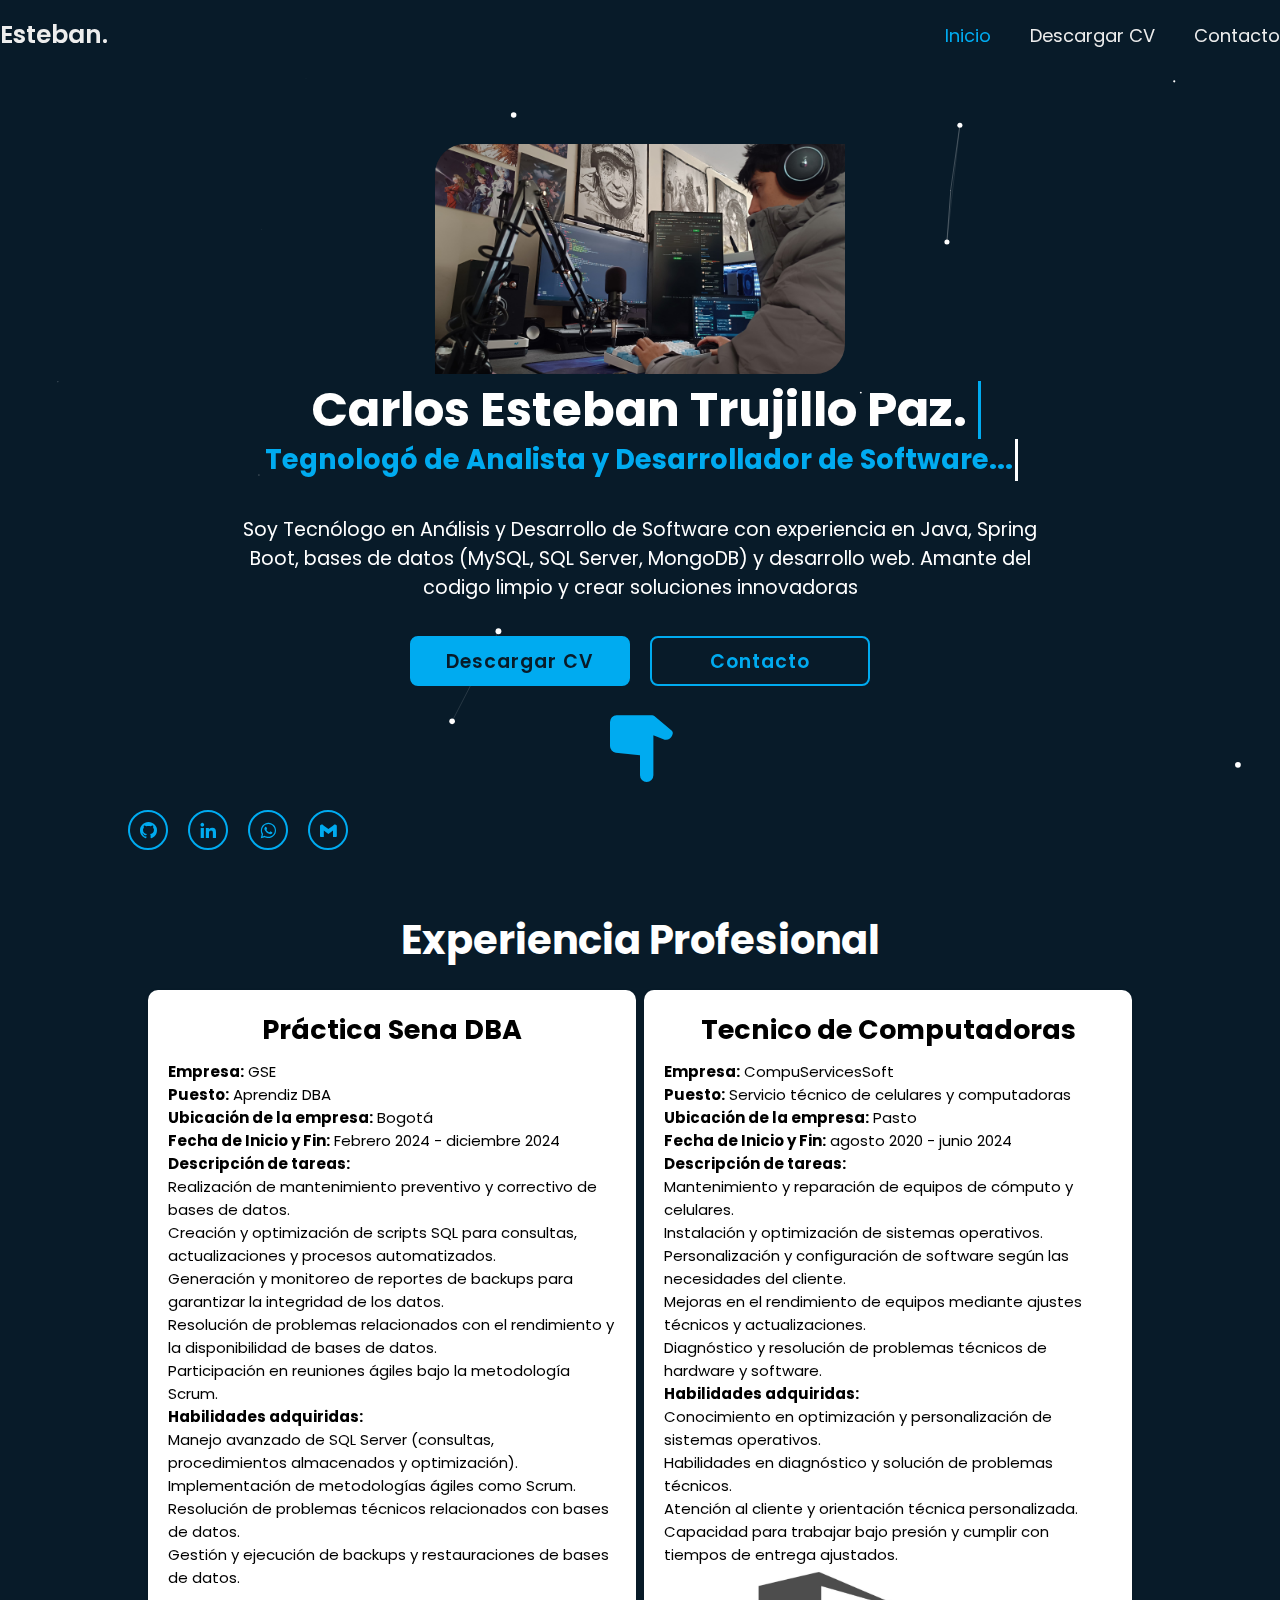
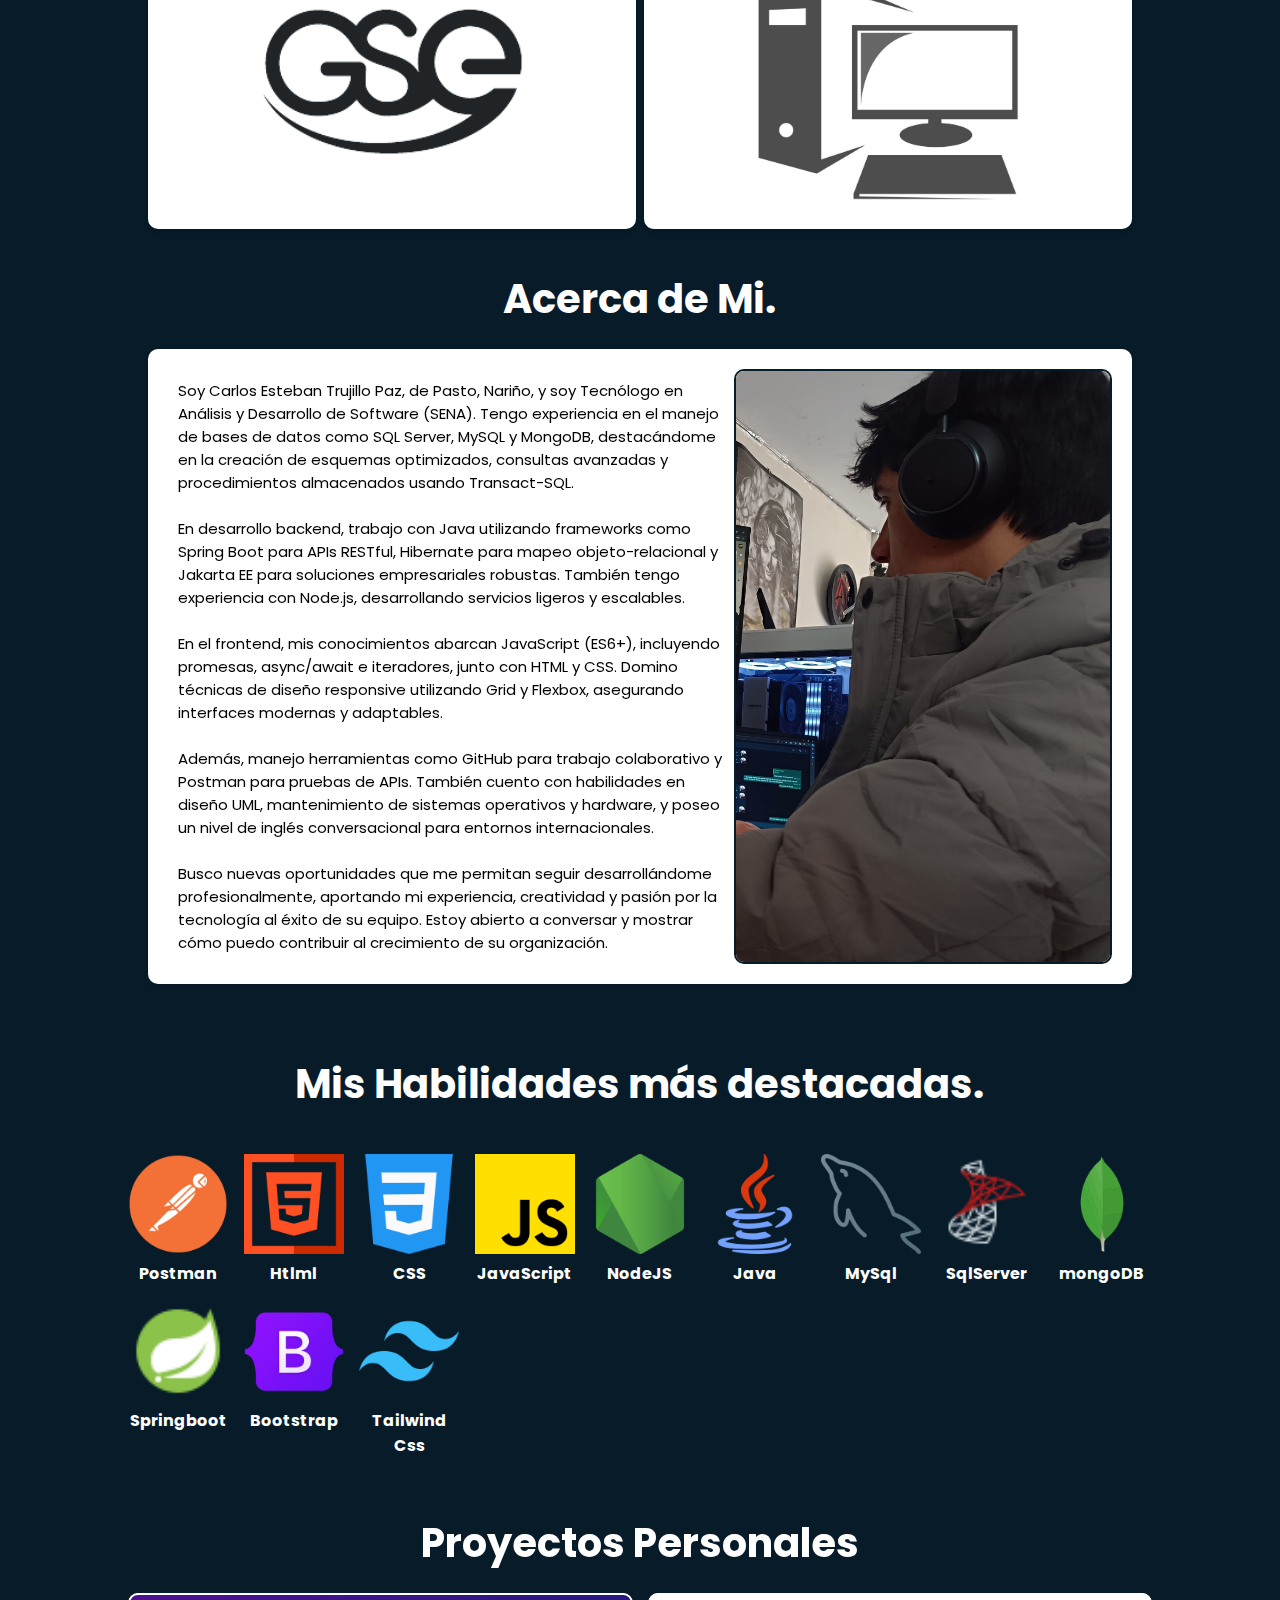
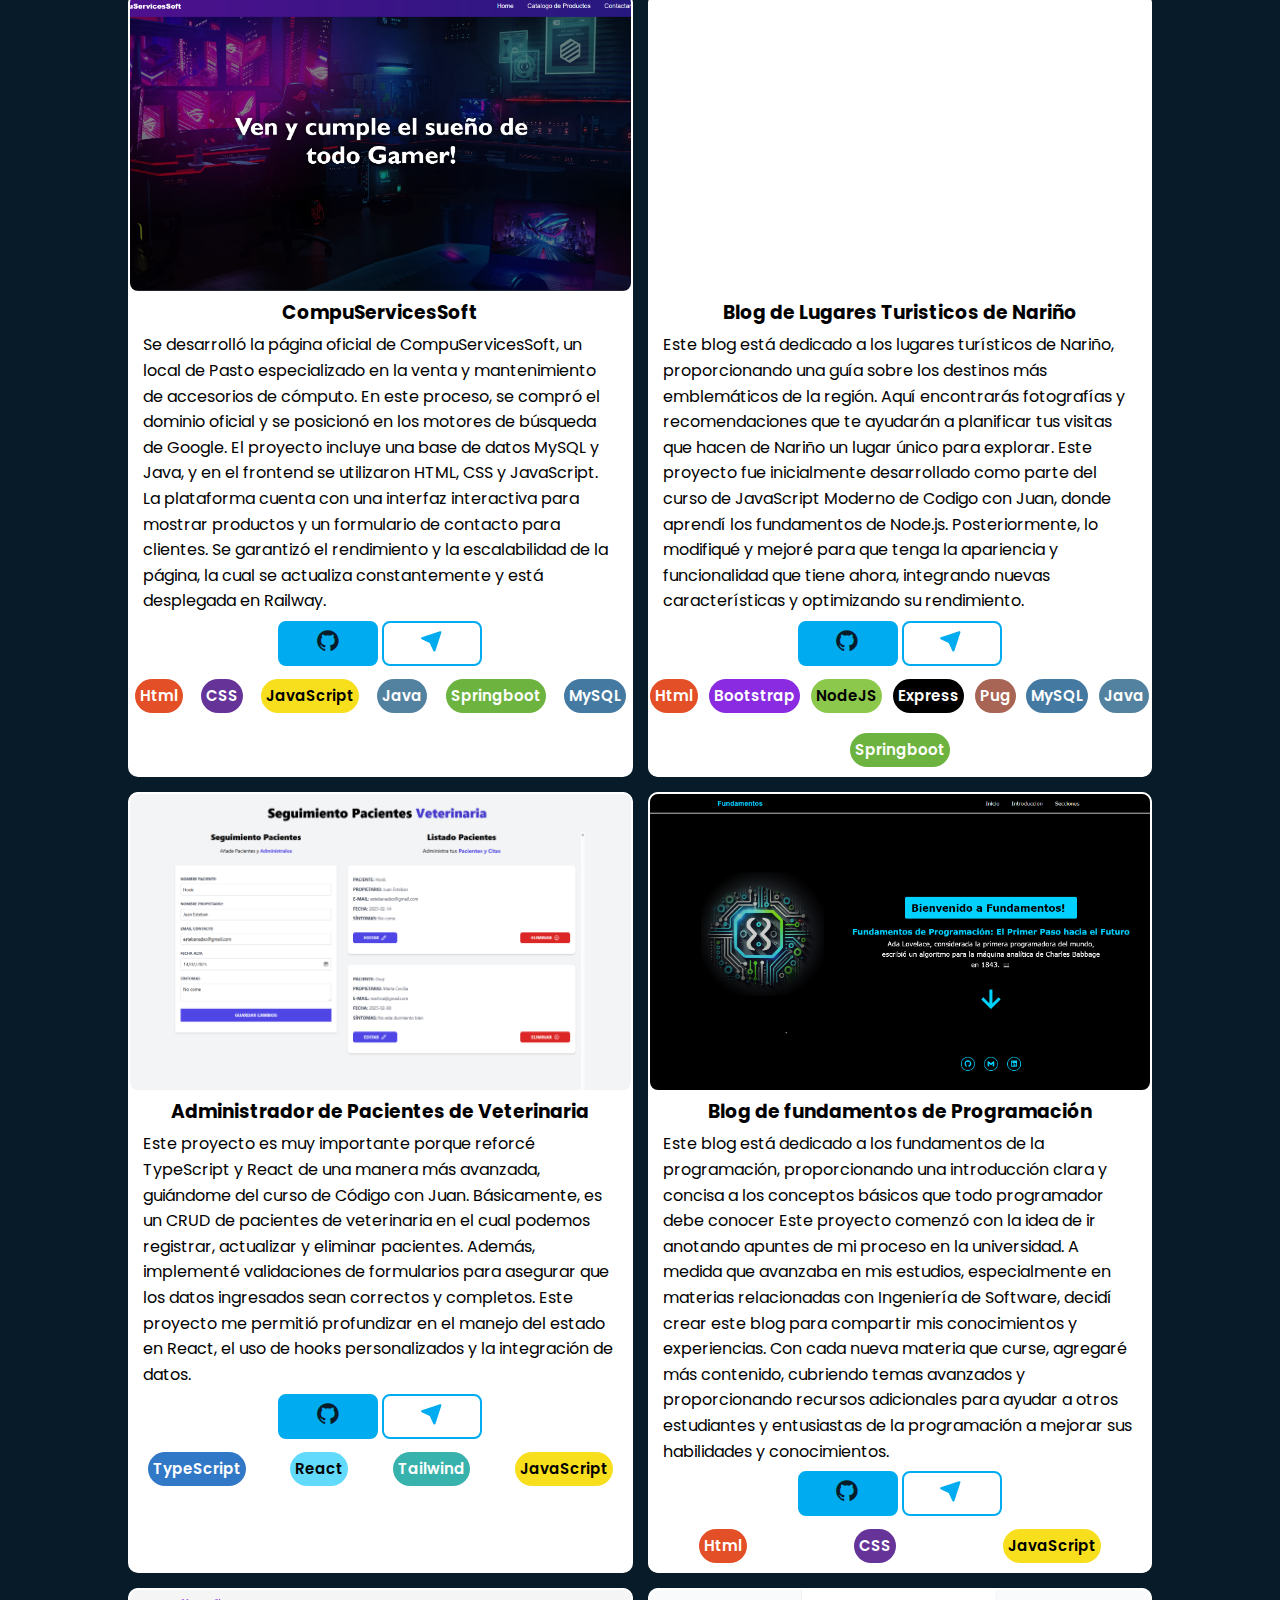
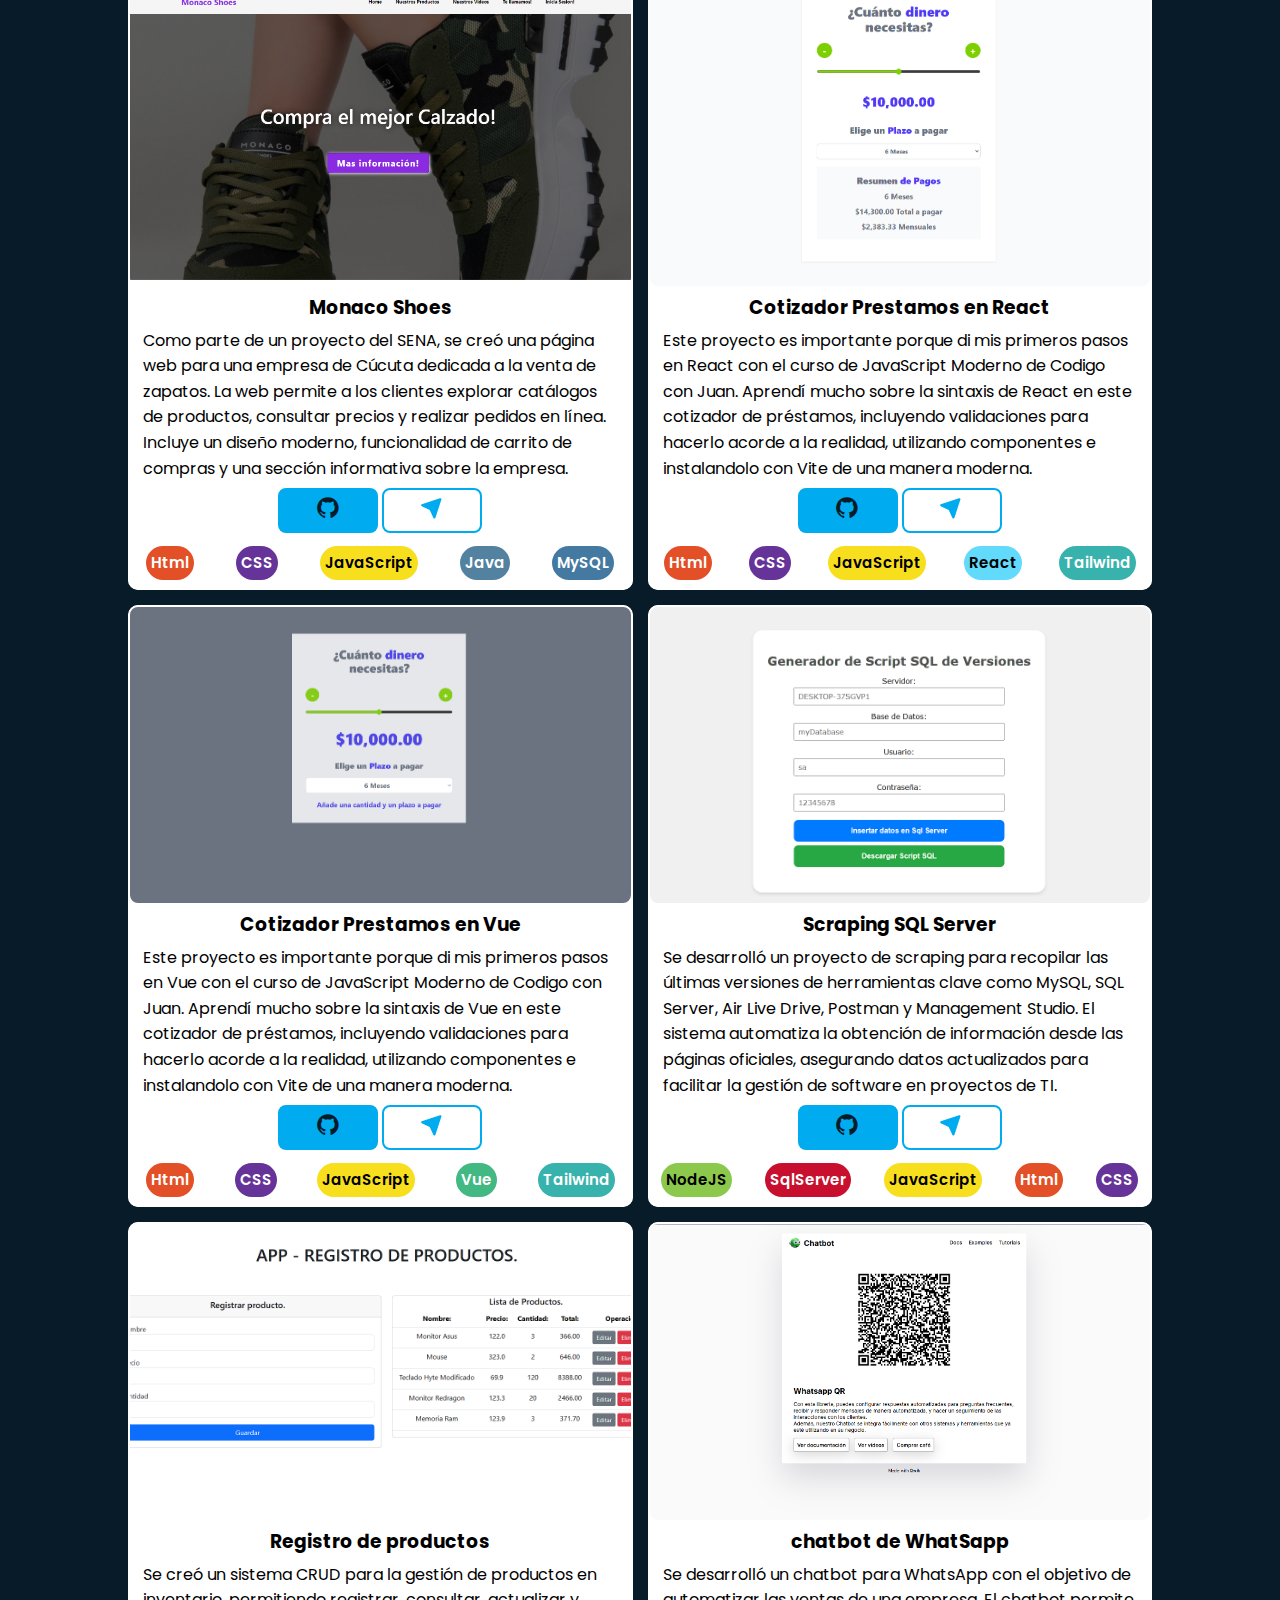
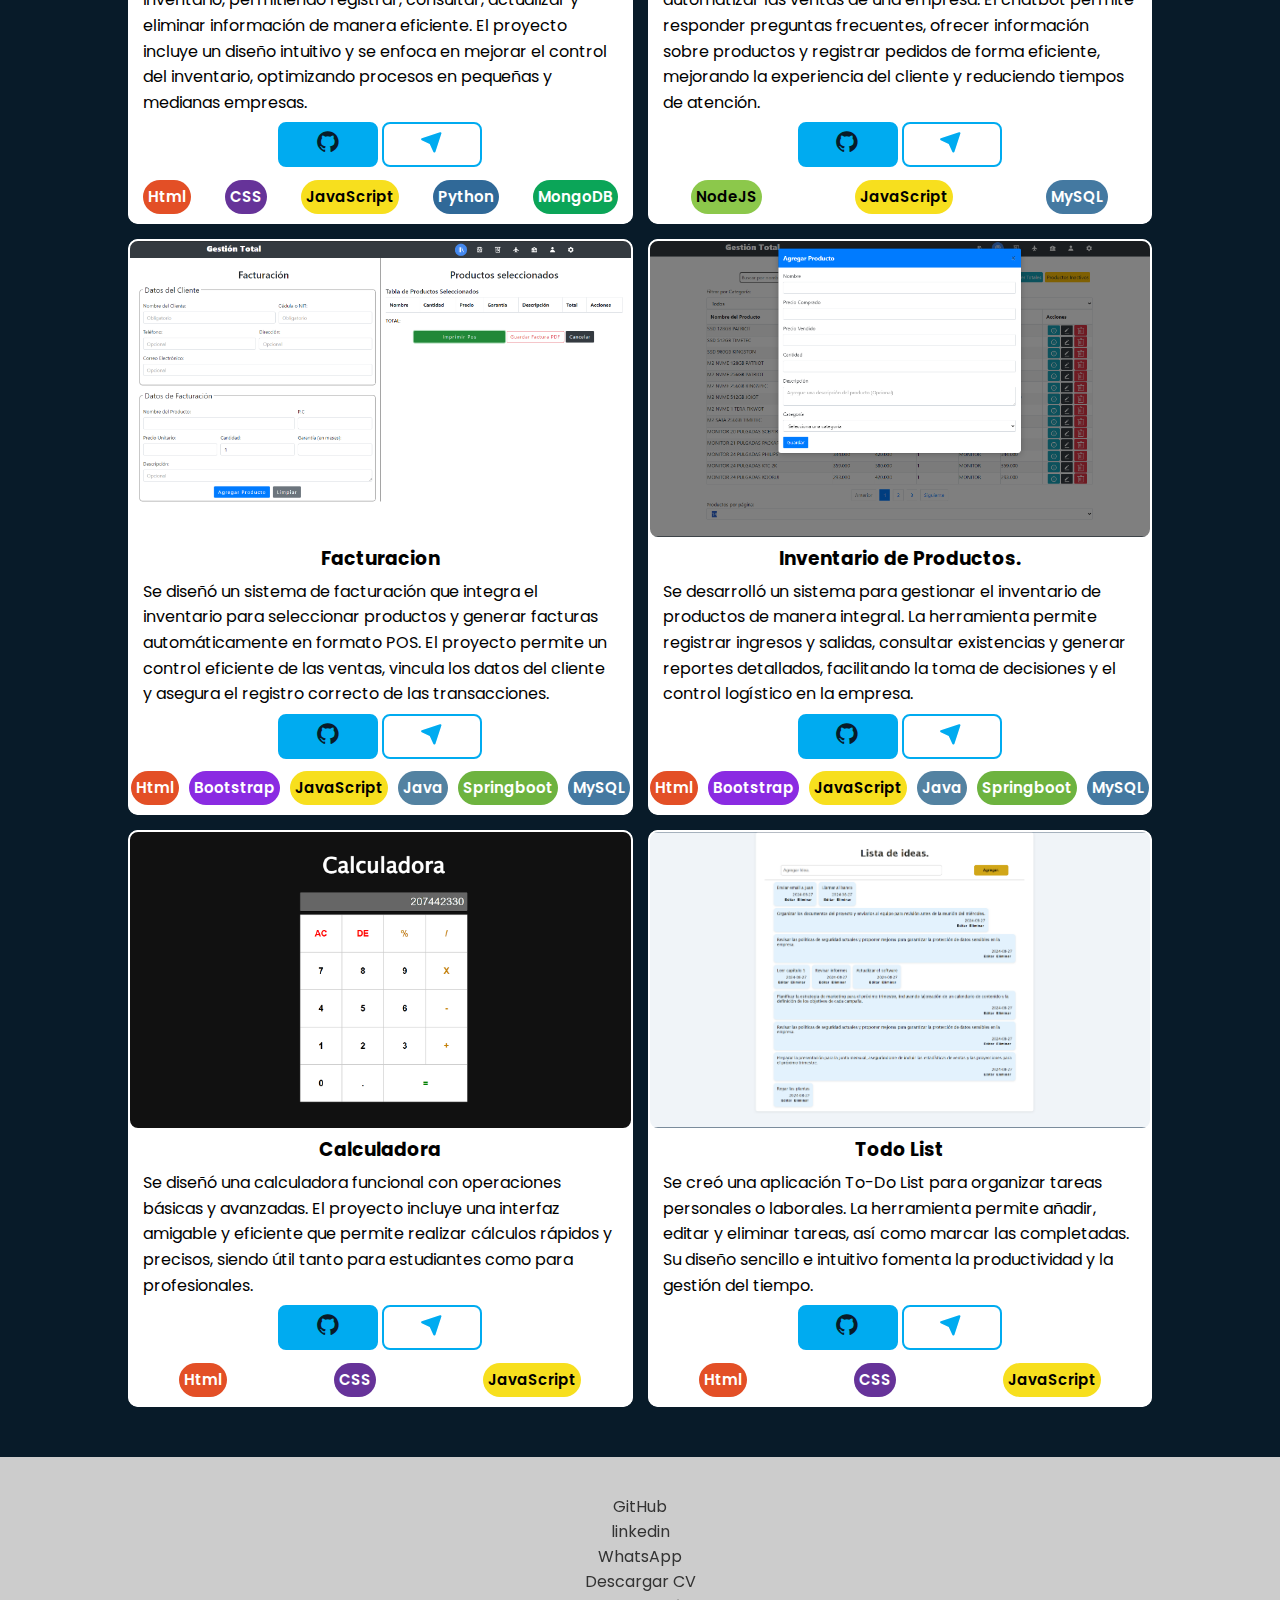
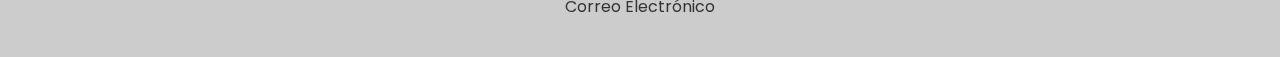
==== commit 8eb469e5: "proyecto de administrador de citas" ====
--- a/index.html
+++ b/index.html
@@ -300,6 +300,30 @@
             </div>
 
             <div class="proyectos_parent">
+                <div class="proyectos_img" style="background-image: url(img/proyectos/APV-Veterinaria.png);"></div>
+                <div class="proyectos_parent_content">
+                    <h3>Administrador de Pacientes de Veterinaria</h3>
+                    <p>
+                        Este proyecto es muy importante porque reforcé TypeScript y React de una manera más avanzada, guiándome del curso de Código con Juan. Básicamente, es un CRUD de pacientes de veterinaria en el cual podemos registrar, actualizar y eliminar pacientes. Además, implementé validaciones de formularios para asegurar que los datos ingresados sean correctos y completos. Este proyecto me permitió profundizar en el manejo del estado en React, el uso de hooks personalizados y la integración de datos.
+                    </p>
+                </div>
+                <div class="btn-box-proyectos">
+                    <a href="https://github.com/EstebanAdso/administrador-pacientes-ts" target="_blank"><i
+                            class='bx bxl-github'></i></a>
+                    <a href="https://estebanadso.github.io/administrador-pacientes-ts/" target="_blank"><i
+                            class='bx bxs-navigation'></i></a>
+                </div>
+                <div class="proyectos_parent_skills">
+                    <ul>
+                        <li class="typescript">TypeScript</li>
+                        <li class="react">React</li>
+                        <li class="tailwind">Tailwind</li>
+                        <li class="js">JavaScript</li>
+                    </ul>
+                </div>
+            </div>
+
+            <div class="proyectos_parent">
                 <div class="proyectos_img" style="background-image: url(img/proyectos/fundamentosProgramacion.png);">
                 </div>
                 <div class="proyectos_parent_content">
--- a/css/style.css
+++ b/css/style.css
@@ -419,7 +419,7 @@
     width: 100%;
 }
 h2{
-    font-size: 2.5em;
+    font-size: clamp(1.8em, 5vw, 2.5em);
     text-align: center;
 }
 
@@ -438,6 +438,7 @@
     animation: aparecer both;
     animation-timeline: view(); 
     animation-range: cover 10% cover 80%; 
+    margin-bottom: 20px;
     margin-bottom: 20px;
 }
 
@@ -470,9 +471,11 @@
 
 .experiencia-content .div1,
 .experiencia-content .div2,
+.experiencia-content .div3 
 #about .div1 {
     flex: 1;
     flex-grow: 4;
+    min-width: 350px; 
     min-width: 380px; 
     flex-wrap: wrap;
     animation: aparecer both;
@@ -733,6 +736,7 @@
     animation-range: cover 10% cover 20%; 
     margin-bottom: 20px;
     color: #fff;
+    margin-bottom: 20px;
 }
 
 
@@ -789,6 +793,11 @@
 }
 .parent2 .springboot {
     background-color: #6DB33F;
+    color: white;
+}
+
+.parent2 .typescript {
+    background-color: #3178c6;
     color: white;
 }
 
@@ -1485,3 +1494,9 @@
 }
 
 
+@media (max-width: 450px) {
+    .proyectos{
+        width: 92%;
+    }
+    
+}